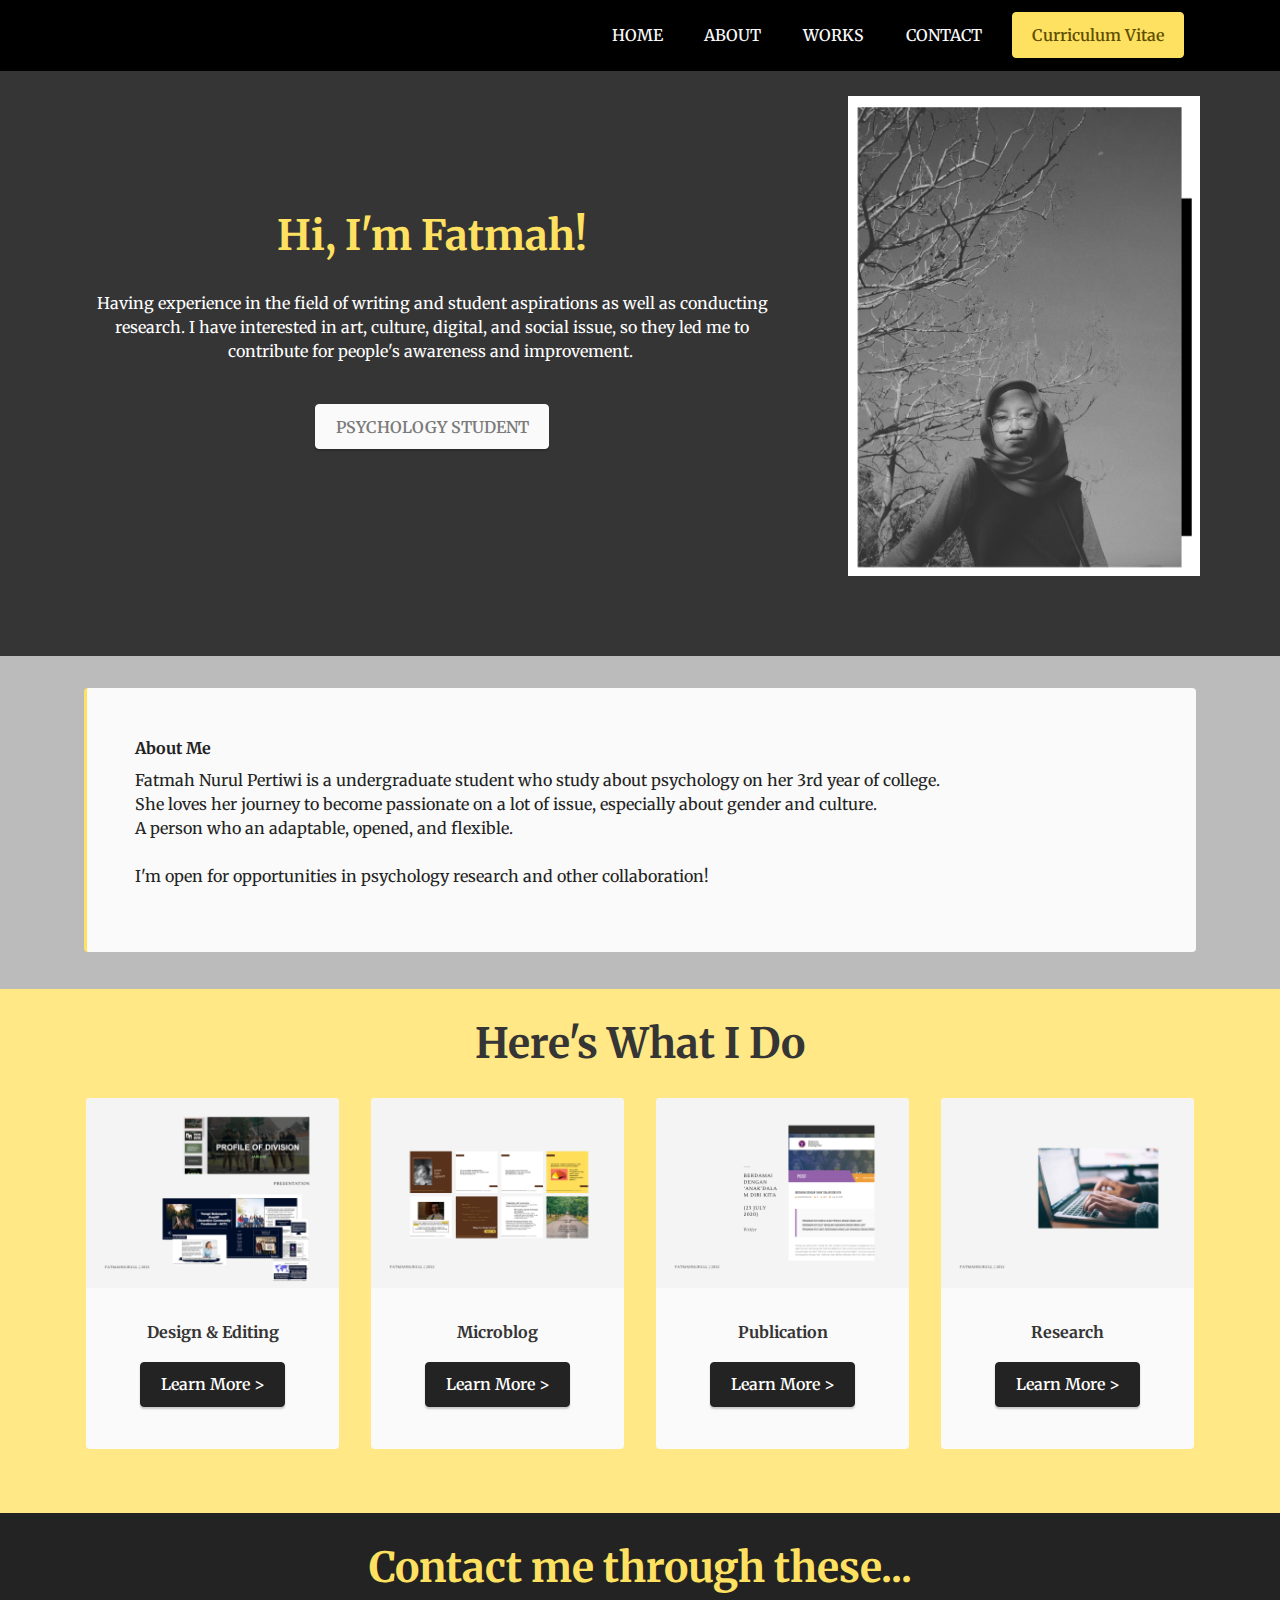
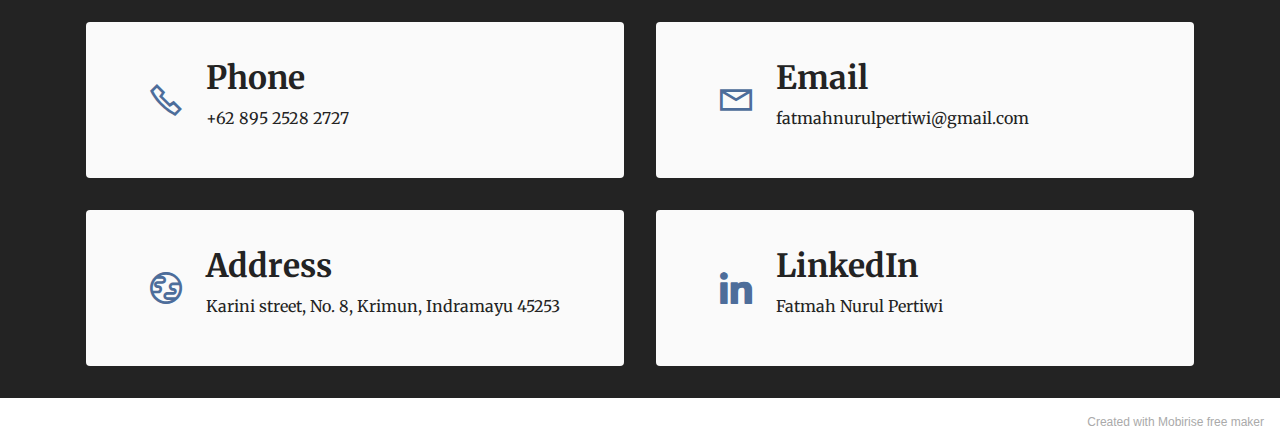
==== index.html @ b96540a5 "create github pages" ====
<!DOCTYPE html>
<html  >
<head>
  <!-- Site made with Mobirise Website Builder v5.6.0, https://mobirise.com -->
  <meta charset="UTF-8">
  <meta http-equiv="X-UA-Compatible" content="IE=edge">
  <meta name="generator" content="Mobirise v5.6.0, mobirise.com">
  <meta name="viewport" content="width=device-width, initial-scale=1, minimum-scale=1">
  <link rel="shortcut icon" href="assets/images/logo.png" type="image/x-icon">
  <meta name="description" content="">
  
  
  <title>Fatmah's Archive</title>
  <link rel="stylesheet" href="assets/web/assets/mobirise-icons2/mobirise2.css">
  <link rel="stylesheet" href="assets/bootstrap/css/bootstrap.min.css">
  <link rel="stylesheet" href="assets/bootstrap/css/bootstrap-grid.min.css">
  <link rel="stylesheet" href="assets/bootstrap/css/bootstrap-reboot.min.css">
  <link rel="stylesheet" href="assets/dropdown/css/style.css">
  <link rel="stylesheet" href="assets/socicon/css/styles.css">
  <link rel="stylesheet" href="assets/theme/css/style.css">
  <link rel="preload" href="https://fonts.googleapis.com/css?family=Merriweather:300,300i,400,400i,700,700i,900,900i&display=swap" as="style" onload="this.onload=null;this.rel='stylesheet'">
  <noscript><link rel="stylesheet" href="https://fonts.googleapis.com/css?family=Merriweather:300,300i,400,400i,700,700i,900,900i&display=swap"></noscript>
  <link rel="preload" as="style" href="assets/mobirise/css/mbr-additional.css"><link rel="stylesheet" href="assets/mobirise/css/mbr-additional.css" type="text/css">
  
  
  
  
</head>
<body>
  
  <section data-bs-version="5.1" class="menu menu1 cid-sFGMsvHDIa" once="menu" id="menu1-1">
    

    <nav class="navbar navbar-dropdown navbar-expand-lg">
        <div class="container">
            <div class="navbar-brand">
                
                
            </div>
            <button class="navbar-toggler" type="button" data-toggle="collapse" data-bs-toggle="collapse" data-target="#navbarSupportedContent" data-bs-target="#navbarSupportedContent" aria-controls="navbarNavAltMarkup" aria-expanded="false" aria-label="Toggle navigation">
                <div class="hamburger">
                    <span></span>
                    <span></span>
                    <span></span>
                    <span></span>
                </div>
            </button>
            <div class="collapse navbar-collapse" id="navbarSupportedContent">
                <ul class="navbar-nav nav-dropdown navbar-nav-top-padding" data-app-modern-menu="true"><li class="nav-item"><a class="nav-link link text-white text-primary display-7" href="index.html">HOME</a></li><li class="nav-item"><a class="nav-link link text-white text-primary display-7" href="index.html#content7-8">ABOUT</a></li>
                    <li class="nav-item"><a class="nav-link link text-white text-primary display-7" href="index.html#features3-5">WORKS</a></li>
                    <li class="nav-item"><a class="nav-link link text-white text-primary display-7" href="index.html#contacts2-6">CONTACT</a>
                    </li></ul>
                
                <div class="navbar-buttons mbr-section-btn"><a class="btn btn-warning display-4" href="https://mobiri.se">Curriculum Vitae</a></div>
            </div>
        </div>
    </nav>
</section>

<section data-bs-version="5.1" class="features15 cid-sZUHpECugF" id="features16-2">

    

    
    <div class="container-fluid">
        <div class="content-wrapper">
            <div class="row align-items-center">
                <div class="col-12 col-lg">
                    <div class="text-wrapper">
                        <h6 class="card-title mbr-fonts-style display-2"><strong>Hi, I'm Fatmah!</strong></h6>
                        <p class="mbr-text mbr-fonts-style mb-4 display-4"><br>Having experience in the field of writing and student aspirations as well as conducting research. I have interested in art, culture, digital, and social issue, so they led me to contribute for people's awareness and improvement.&nbsp;</p>
                        <div class="mbr-section-btn mt-3"><a class="btn btn-white display-4" href="https://mobiri.se">PSYCHOLOGY STUDENT</a></div>
                    </div>
                </div>
                <div class="col-12 col-lg-4">
                    <div class="image-wrapper">
                        <img src="assets/images/kelas-virtual-5.png" alt="Mobirise">
                    </div>
                </div>
            </div>
        </div>
    </div>
</section>

<section data-bs-version="5.1" class="content7 cid-sZUXt1S6oW" id="content7-8">
    
    <div class="container-fluid">
        <div class="row justify-content-center">
            <div class="col-12 col-md-11">
                <blockquote>
                <h5 class="mbr-section-title mbr-fonts-style mb-2 display-7"><strong>About Me</strong></h5>
                <p class="mbr-text mbr-fonts-style display-4">Fatmah Nurul Pertiwi is a undergraduate student who study about psychology on her 3rd year of college.<br>She loves her journey to become passionate on a lot of issue, especially about gender and culture.&nbsp;&nbsp;<br>A person who an adaptable, opened, and flexible.&nbsp;<br><br>I'm open for opportunities in psychology research and other collaboration!</p></blockquote>
            </div>
        </div>
    </div>
</section>

<section data-bs-version="5.1" class="features3 cid-sZUKRk4VJS" id="features3-5">
    
    
    <div class="container">
        <div class="mbr-section-head">
            <h4 class="mbr-section-title mbr-fonts-style align-center mb-0 display-2"><strong>Here's What I Do</strong></h4>
            
        </div>
        <div class="row mt-4">
            <div class="item features-image сol-12 col-md-6 col-lg-3 active">
                <div class="item-wrapper">
                    <div class="item-img">
                        <img src="assets/images/15-1.png" alt="" data-slide-to="0" data-bs-slide-to="0">
                    </div>
                    <div class="item-content">
                        <h5 class="item-title mbr-fonts-style display-7"><strong>Design &amp; Editing</strong></h5>
                        
                        
                    </div>
                    <div class="mbr-section-btn item-footer mt-2"><a href="Design&Editing.html" class="btn item-btn btn-black display-7" target="_blank">Learn More
                            &gt;</a></div>
                </div>
            </div><div class="item features-image сol-12 col-md-6 col-lg-3">
                <div class="item-wrapper">
                    <div class="item-img">
                        <img src="assets/images/18.png" alt="" data-slide-to="1" data-bs-slide-to="1">
                    </div>
                    <div class="item-content">
                        <h5 class="item-title mbr-fonts-style display-7"><strong>Microblog</strong></h5>
                        
                        
                    </div>
                    <div class="mbr-section-btn item-footer mt-2"><a href="microblog.html" class="btn item-btn btn-black display-7" target="_blank">Learn More
                            &gt;</a></div>
                </div>
            </div>
            
            <div class="item features-image сol-12 col-md-6 col-lg-3">
                <div class="item-wrapper">
                    <div class="item-img">
                        <img src="assets/images/8.png" alt="" data-slide-to="2" data-bs-slide-to="2">
                    </div>
                    <div class="item-content">
                        <h5 class="item-title mbr-fonts-style display-7"><strong>Publication</strong></h5>
                        
                        
                    </div>
                    <div class="mbr-section-btn item-footer mt-2"><a href="Publication.html" class="btn item-btn btn-black display-7" target="_blank">Learn More
                            &gt;</a></div>
                </div>
            </div><div class="item features-image сol-12 col-md-6 col-lg-3">
                <div class="item-wrapper">
                    <div class="item-img">
                        <img src="assets/images/white-and-black-minimalist-modelling-portfolio-presentation-2.png" alt="" data-slide-to="3" data-bs-slide-to="3">
                    </div>
                    <div class="item-content">
                        <h5 class="item-title mbr-fonts-style display-7"><strong>Research</strong></h5>
                        
                        
                    </div>
                    <div class="mbr-section-btn item-footer mt-2"><a href="" class="btn item-btn btn-black display-7" target="_blank">Learn More
                            &gt;</a></div>
                </div>
            </div>
        </div>
    </div>
</section>

<section data-bs-version="5.1" class="contacts2 cid-sZUWm6Si0r" id="contacts2-6">
    <!---->
    
    
    <div class="container">
        <div class="mbr-section-head">
            <h3 class="mbr-section-title mbr-fonts-style align-center mb-0 display-2">
                <strong>Contact me through these...</strong></h3>
            
        </div>
        <div class="row justify-content-center mt-4">
            <div class="card col-12 col-md-6">
                <div class="card-wrapper">
                    <div class="image-wrapper">
                        <span class="mbr-iconfont mobi-mbri-phone mobi-mbri"></span>
                    </div>
                    <div class="text-wrapper">
                        <h6 class="card-title mbr-fonts-style mb-1 display-5">
                            <strong>Phone</strong>
                        </h6>
                        <p class="mbr-text mbr-fonts-style display-7">+62 895 2528 2727</p>
                    </div>
                </div>
            </div>
            <div class="card col-12 col-md-6">
                <div class="card-wrapper">
                    <div class="image-wrapper">
                        <span class="mbr-iconfont mobi-mbri-letter mobi-mbri"></span>
                    </div>
                    <div class="text-wrapper">
                        <h6 class="card-title mbr-fonts-style mb-1 display-5">
                            <strong>Email</strong>
                        </h6>
                        <p class="mbr-text mbr-fonts-style display-7">fatmahnurulpertiwi@gmail.<a href="mailto:fatmahnurulpertiwi@gmail.com" class="text-black">com</a>
                        </p>
                    </div>
                </div>
            </div>
            <div class="card col-12 col-md-6">
                <div class="card-wrapper">
                    <div class="image-wrapper">
                        <span class="mbr-iconfont mobi-mbri-globe mobi-mbri"></span>
                    </div>
                    <div class="text-wrapper">
                        <h6 class="card-title mbr-fonts-style mb-1 display-5">
                            <strong>Address</strong>
                        </h6>
                        <p class="mbr-text mbr-fonts-style display-7">
                            Karini street, No. 8, Krimun, Indramayu 45253</p>
                    </div>
                </div>
            </div>
            <div class="card col-12 col-md-6">
                <div class="card-wrapper">
                    <div class="image-wrapper">
                        <span class="mbr-iconfont socicon-linkedin socicon"></span>
                    </div>
                    <div class="text-wrapper">
                        <h6 class="card-title mbr-fonts-style mb-1 display-5"><strong>LinkedIn</strong></h6>
                        <p class="mbr-text mbr-fonts-style display-7">
                            Fatmah Nurul Pertiwi</p>
                    </div>
                </div>
            </div>
        </div>
    </div>
</section><section style="background-color: #fff; font-family: -apple-system, BlinkMacSystemFont, 'Segoe UI', 'Roboto', 'Helvetica Neue', Arial, sans-serif; color:#aaa; font-size:12px; padding: 0; align-items: center; display: flex;"><a href="https://mobirise.site/b" style="flex: 1 1; height: 3rem; padding-left: 1rem;"></a><p style="flex: 0 0 auto; margin:0; padding-right:1rem;"><a href="https://mobirise.site/i" style="color:#aaa;">Created with Mobirise</a> free maker</p></section><script src="assets/bootstrap/js/bootstrap.bundle.min.js"></script>  <script src="assets/smoothscroll/smooth-scroll.js"></script>  <script src="assets/ytplayer/index.js"></script>  <script src="assets/dropdown/js/navbar-dropdown.js"></script>  <script src="assets/theme/js/script.js"></script>  
  
  
</body>
</html>
---- assets/web/assets/mobirise-icons2/mobirise2.css ----
@font-face {
  font-family: 'Moririse2';
  font-display: swap;
  src:  url('mobirise2.eot?f2bix4');
  src:  url('mobirise2.eot?f2bix4#iefix') format('embedded-opentype'),
    url('mobirise2.ttf?f2bix4') format('truetype'),
    url('mobirise2.woff?f2bix4') format('woff'),
    url('mobirise2.svg?f2bix4#mobirise2') format('svg');
  font-weight: normal;
  font-style: normal;
}

[class^="mobi-"], [class*=" mobi-"] {
  /* use !important to prevent issues with browser extensions that change fonts */
  font-family: 'Moririse2' !important;
  speak: none;
  font-style: normal;
  font-weight: normal;
  font-variant: normal;
  text-transform: none;
  line-height: 1;

  /* Better Font Rendering =========== */
  -webkit-font-smoothing: antialiased;
  -moz-osx-font-smoothing: grayscale;
}

.mobi-mbri-add-submenu:before {
  content: "\e900";
}
.mobi-mbri-alert:before {
  content: "\e901";
}
.mobi-mbri-align-center:before {
  content: "\e902";
}
.mobi-mbri-align-justify:before {
  content: "\e903";
}
.mobi-mbri-align-left:before {
  content: "\e904";
}
.mobi-mbri-align-right:before {
  content: "\e905";
}
.mobi-mbri-android:before {
  content: "\e906";
}
.mobi-mbri-apple:before {
  content: "\e907";
}
.mobi-mbri-arrow-down:before {
  content: "\e908";
}
.mobi-mbri-arrow-next:before {
  content: "\e909";
}
.mobi-mbri-arrow-prev:before {
  content: "\e90a";
}
.mobi-mbri-arrow-up:before {
  content: "\e90b";
}
.mobi-mbri-bold:before {
  content: "\e90c";
}
.mobi-mbri-bookmark:before {
  content: "\e90d";
}
.mobi-mbri-bootstrap:before {
  content: "\e90e";
}
.mobi-mbri-briefcase:before {
  content: "\e90f";
}
.mobi-mbri-browse:before {
  content: "\e910";
}
.mobi-mbri-bulleted-list:before {
  content: "\e911";
}
.mobi-mbri-calendar:before {
  content: "\e912";
}
.mobi-mbri-camera:before {
  content: "\e913";
}
.mobi-mbri-cart-add:before {
  content: "\e914";
}
.mobi-mbri-cart-full:before {
  content: "\e915";
}
.mobi-mbri-cash:before {
  content: "\e916";
}
.mobi-mbri-change-style:before {
  content: "\e917";
}
.mobi-mbri-chat:before {
  content: "\e918";
}
.mobi-mbri-clock:before {
  content: "\e919";
}
.mobi-mbri-close:before {
  content: "\e91a";
}
.mobi-mbri-cloud:before {
  content: "\e91b";
}
.mobi-mbri-code:before {
  content: "\e91c";
}
.mobi-mbri-contact-form:before {
  content: "\e91d";
}
.mobi-mbri-credit-card:before {
  content: "\e91e";
}
.mobi-mbri-cursor-click:before {
  content: "\e91f";
}
.mobi-mbri-cust-feedback:before {
  content: "\e920";
}
.mobi-mbri-database:before {
  content: "\e921";
}
.mobi-mbri-delivery:before {
  content: "\e922";
}
.mobi-mbri-desktop:before {
  content: "\e923";
}
.mobi-mbri-devices:before {
  content: "\e924";
}
.mobi-mbri-down:before {
  content: "\e925";
}
.mobi-mbri-download-2:before {
  content: "\e926";
}
.mobi-mbri-download:before {
  content: "\e927";
}
.mobi-mbri-drag-n-drop-2:before {
  content: "\e928";
}
.mobi-mbri-drag-n-drop:before {
  content: "\e929";
}
.mobi-mbri-edit-2:before {
  content: "\e92a";
}
.mobi-mbri-edit:before {
  content: "\e92b";
}
.mobi-mbri-error:before {
  content: "\e92c";
}
.mobi-mbri-extension:before {
  content: "\e92d";
}
.mobi-mbri-features:before {
  content: "\e92e";
}
.mobi-mbri-file:before {
  content: "\e92f";
}
.mobi-mbri-flag:before {
  content: "\e930";
}
.mobi-mbri-folder:before {
  content: "\e931";
}
.mobi-mbri-gift:before {
  content: "\e932";
}
.mobi-mbri-github:before {
  content: "\e933";
}
.mobi-mbri-globe-2:before {
  content: "\e934";
}
.mobi-mbri-globe:before {
  content: "\e935";
}
.mobi-mbri-growing-chart:before {
  content: "\e936";
}
.mobi-mbri-hearth:before {
  content: "\e937";
}
.mobi-mbri-help:before {
  content: "\e938";
}
.mobi-mbri-home:before {
  content: "\e939";
}
.mobi-mbri-hot-cup:before {
  content: "\e93a";
}
.mobi-mbri-idea:before {
  content: "\e93b";
}
.mobi-mbri-image-gallery:before {
  content: "\e93c";
}
.mobi-mbri-image-slider:before {
  content: "\e93d";
}
.mobi-mbri-info:before {
  content: "\e93e";
}
.mobi-mbri-italic:before {
  content: "\e93f";
}
.mobi-mbri-key:before {
  content: "\e940";
}
.mobi-mbri-laptop:before {
  content: "\e941";
}
.mobi-mbri-layers:before {
  content: "\e942";
}
.mobi-mbri-left-right:before {
  content: "\e943";
}
.mobi-mbri-left:before {
  content: "\e944";
}
.mobi-mbri-letter:before {
  content: "\e945";
}
.mobi-mbri-like:before {
  content: "\e946";
}
.mobi-mbri-link:before {
  content: "\e947";
}
.mobi-mbri-lock:before {
  content: "\e948";
}
.mobi-mbri-login:before {
  content: "\e949";
}
.mobi-mbri-logout:before {
  content: "\e94a";
}
.mobi-mbri-magic-stick:before {
  content: "\e94b";
}
.mobi-mbri-map-pin:before {
  content: "\e94c";
}
.mobi-mbri-menu:before {
  content: "\e94d";
}
.mobi-mbri-mobile-2:before {
  content: "\e94e";
}
.mobi-mbri-mobile-horizontal:before {
  content: "\e94f";
}
.mobi-mbri-mobile:before {
  content: "\e950";
}
.mobi-mbri-mobirise:before {
  content: "\e951";
}
.mobi-mbri-more-horizontal:before {
  content: "\e952";
}
.mobi-mbri-more-vertical:before {
  content: "\e953";
}
.mobi-mbri-music:before {
  content: "\e954";
}
.mobi-mbri-new-file:before {
  content: "\e955";
}
.mobi-mbri-numbered-list:before {
  content: "\e956";
}
.mobi-mbri-opened-folder:before {
  content: "\e957";
}
.mobi-mbri-pages:before {
  content: "\e958";
}
.mobi-mbri-paper-plane:before {
  content: "\e959";
}
.mobi-mbri-paperclip:before {
  content: "\e95a";
}
.mobi-mbri-phone:before {
  content: "\e95b";
}
.mobi-mbri-photo:before {
  content: "\e95c";
}
.mobi-mbri-photos:before {
  content: "\e95d";
}
.mobi-mbri-pin:before {
  content: "\e95e";
}
.mobi-mbri-play:before {
  content: "\e95f";
}
.mobi-mbri-plus:before {
  content: "\e960";
}
.mobi-mbri-preview:before {
  content: "\e961";
}
.mobi-mbri-print:before {
  content: "\e962";
}
.mobi-mbri-protect:before {
  content: "\e963";
}
.mobi-mbri-question:before {
  content: "\e964";
}
.mobi-mbri-quote-left:before {
  content: "\e965";
}
.mobi-mbri-quote-right:before {
  content: "\e966";
}
.mobi-mbri-redo:before {
  content: "\e967";
}
.mobi-mbri-refresh:before {
  content: "\e968";
}
.mobi-mbri-responsive-2:before {
  content: "\e969";
}
.mobi-mbri-responsive:before {
  content: "\e96a";
}
.mobi-mbri-right:before {
  content: "\e96b";
}
.mobi-mbri-rocket:before {
  content: "\e96c";
}
.mobi-mbri-sad-face:before {
  content: "\e96d";
}
.mobi-mbri-sale:before {
  content: "\e96e";
}
.mobi-mbri-save:before {
  content: "\e96f";
}
.mobi-mbri-search:before {
  content: "\e970";
}
.mobi-mbri-setting-2:before {
  content: "\e971";
}
.mobi-mbri-setting-3:before {
  content: "\e972";
}
.mobi-mbri-setting:before {
  content: "\e973";
}
.mobi-mbri-share:before {
  content: "\e974";
}
.mobi-mbri-shopping-bag:before {
  content: "\e975";
}
.mobi-mbri-shopping-basket:before {
  content: "\e976";
}
.mobi-mbri-shopping-cart:before {
  content: "\e977";
}
.mobi-mbri-sites:before {
  content: "\e978";
}
.mobi-mbri-smile-face:before {
  content: "\e979";
}
.mobi-mbri-speed:before {
  content: "\e97a";
}
.mobi-mbri-star:before {
  content: "\e97b";
}
.mobi-mbri-success:before {
  content: "\e97c";
}
.mobi-mbri-sun:before {
  content: "\e97d";
}
.mobi-mbri-sun2:before {
  content: "\e97e";
}
.mobi-mbri-tablet-vertical:before {
  content: "\e97f";
}
.mobi-mbri-tablet:before {
  content: "\e980";
}
.mobi-mbri-target:before {
  content: "\e981";
}
.mobi-mbri-timer:before {
  content: "\e982";
}
.mobi-mbri-to-ftp:before {
  content: "\e983";
}
.mobi-mbri-to-local-drive:before {
  content: "\e984";
}
.mobi-mbri-touch-swipe:before {
  content: "\e985";
}
.mobi-mbri-touch:before {
  content: "\e986";
}
.mobi-mbri-trash:before {
  content: "\e987";
}
.mobi-mbri-underline:before {
  content: "\e988";
}
.mobi-mbri-undo:before {
  content: "\e989";
}
.mobi-mbri-unlink:before {
  content: "\e98a";
}
.mobi-mbri-unlock:before {
  content: "\e98b";
}
.mobi-mbri-up-down:before {
  content: "\e98c";
}
.mobi-mbri-up:before {
  content: "\e98d";
}
.mobi-mbri-update:before {
  content: "\e98e";
}
.mobi-mbri-upload-2:before {
  content: "\e98f";
}
.mobi-mbri-upload:before {
  content: "\e990";
}
.mobi-mbri-user-2:before {
  content: "\e991";
}
.mobi-mbri-user:before {
  content: "\e992";
}
.mobi-mbri-users:before {
  content: "\e993";
}
.mobi-mbri-video-play:before {
  content: "\e994";
}
.mobi-mbri-video:before {
  content: "\e995";
}
.mobi-mbri-watch:before {
  content: "\e996";
}
.mobi-mbri-website-theme-2:before {
  content: "\e997";
}
.mobi-mbri-website-theme:before {
  content: "\e998";
}
.mobi-mbri-wifi:before {
  content: "\e999";
}
.mobi-mbri-windows:before {
  content: "\e99a";
}
.mobi-mbri-zoom-in:before {
  content: "\e99b";
}
.mobi-mbri-zoom-out:before {
  content: "\e99c";
}
---- assets/dropdown/css/style.css ----
.navbar-dropdown {
  left: 0;
  padding: 0;
  position: absolute;
  right: 0;
  top: 0;
  transition: all 0.45s ease;
  z-index: 1030;
  background: #282828; }
  .navbar-dropdown .navbar-logo {
    margin-right: 0.8rem;
    transition: margin 0.3s ease-in-out;
    vertical-align: middle; }
    .navbar-dropdown .navbar-logo img {
      height: 3.125rem;
      transition: all 0.3s ease-in-out; }
    .navbar-dropdown .navbar-logo.mbr-iconfont {
      font-size: 3.125rem;
      line-height: 3.125rem; }
  .navbar-dropdown .navbar-caption {
    font-weight: 700;
    white-space: normal;
    vertical-align: -4px;
    line-height: 3.125rem !important; }
    .navbar-dropdown .navbar-caption, .navbar-dropdown .navbar-caption:hover {
      color: inherit;
      text-decoration: none; }
  .navbar-dropdown .mbr-iconfont + .navbar-caption {
    vertical-align: -1px; }
  .navbar-dropdown.navbar-fixed-top {
    position: fixed; }
  .navbar-dropdown .navbar-brand span {
    vertical-align: -4px; }
  .navbar-dropdown.bg-color.transparent {
    background: none; }
  .navbar-dropdown.navbar-short .navbar-brand {
    padding: 0.625rem 0; }
    .navbar-dropdown.navbar-short .navbar-brand span {
      vertical-align: -1px; }
  .navbar-dropdown.navbar-short .navbar-caption {
    line-height: 2.375rem !important;
    vertical-align: -2px; }
  .navbar-dropdown.navbar-short .navbar-logo {
    margin-right: 0.5rem; }
    .navbar-dropdown.navbar-short .navbar-logo img {
      height: 2.375rem; }
    .navbar-dropdown.navbar-short .navbar-logo.mbr-iconfont {
      font-size: 2.375rem;
      line-height: 2.375rem; }
  .navbar-dropdown.navbar-short .mbr-table-cell {
    height: 3.625rem; }
  .navbar-dropdown .navbar-close {
    left: 0.6875rem;
    position: fixed;
    top: 0.75rem;
    z-index: 1000; }
  .navbar-dropdown .hamburger-icon {
    content: "";
    display: inline-block;
    vertical-align: middle;
    width: 16px;
    -webkit-box-shadow: 0 -6px 0 1px #282828,0 0 0 1px #282828,0 6px 0 1px #282828;
    -moz-box-shadow: 0 -6px 0 1px #282828,0 0 0 1px #282828,0 6px 0 1px #282828;
    box-shadow: 0 -6px 0 1px #282828,0 0 0 1px #282828,0 6px 0 1px #282828; }

.dropdown-menu .dropdown-toggle[data-toggle="dropdown-submenu"]::after {
  border-bottom: 0.35em solid transparent;
  border-left: 0.35em solid;
  border-right: 0;
  border-top: 0.35em solid transparent;
  margin-left: 0.3rem; }

.dropdown-menu .dropdown-item:focus {
  outline: 0; }

.nav-dropdown {
  font-size: 0.75rem;
  font-weight: 500;
  height: auto !important; }
  .nav-dropdown .nav-btn {
    padding-left: 1rem; }
  .nav-dropdown .link {
    margin: .667em 1.667em;
    font-weight: 500;
    padding: 0;
    transition: color .2s ease-in-out; }
    .nav-dropdown .link.dropdown-toggle {
      margin-right: 2.583em; }
      .nav-dropdown .link.dropdown-toggle::after {
        margin-left: .25rem;
        border-top: 0.35em solid;
        border-right: 0.35em solid transparent;
        border-left: 0.35em solid transparent;
        border-bottom: 0; }
      .nav-dropdown .link.dropdown-toggle[aria-expanded="true"] {
        margin: 0;
        padding: 0.667em 3.263em  0.667em 1.667em; }
  .nav-dropdown .link::after,
  .nav-dropdown .dropdown-item::after {
    color: inherit; }
  .nav-dropdown .btn {
    font-size: 0.75rem;
    font-weight: 700;
    letter-spacing: 0;
    margin-bottom: 0;
    padding-left: 1.25rem;
    padding-right: 1.25rem; }
  .nav-dropdown .dropdown-menu {
    border-radius: 0;
    border: 0;
    left: 0;
    margin: 0;
    padding-bottom: 1.25rem;
    padding-top: 1.25rem;
    position: relative; }
  .nav-dropdown .dropdown-submenu {
    margin-left: 0.125rem;
    top: 0; }
  .nav-dropdown .dropdown-item {
    font-weight: 500;
    line-height: 2;
    padding: 0.3846em 4.615em 0.3846em 1.5385em;
    position: relative;
    transition: color .2s ease-in-out, background-color .2s ease-in-out; }
    .nav-dropdown .dropdown-item::after {
      margin-top: -0.3077em;
      position: absolute;
      right: 1.1538em;
      top: 50%; }
    .nav-dropdown .dropdown-item:focus, .nav-dropdown .dropdown-item:hover {
      background: none; }

@media (max-width: 767px) {
  .nav-dropdown.navbar-toggleable-sm {
    bottom: 0;
    display: none;
    left: 0;
    overflow-x: hidden;
    position: fixed;
    top: 0;
    transform: translateX(-100%);
    -ms-transform: translateX(-100%);
    -webkit-transform: translateX(-100%);
    width: 18.75rem;
    z-index: 999; } }
.nav-dropdown.navbar-toggleable-xl {
  bottom: 0;
  display: none;
  left: 0;
  overflow-x: hidden;
  position: fixed;
  top: 0;
  transform: translateX(-100%);
  -ms-transform: translateX(-100%);
  -webkit-transform: translateX(-100%);
  width: 18.75rem;
  z-index: 999; }

.nav-dropdown-sm {
  display: block !important;
  overflow-x: hidden;
  overflow: auto;
  padding-top: 3.875rem; }
  .nav-dropdown-sm::after {
    content: "";
    display: block;
    height: 3rem;
    width: 100%; }
  .nav-dropdown-sm.collapse.in ~ .navbar-close {
    display: block !important; }
  .nav-dropdown-sm.collapsing, .nav-dropdown-sm.collapse.in {
    transform: translateX(0);
    -ms-transform: translateX(0);
    -webkit-transform: translateX(0);
    transition: all 0.25s ease-out;
    -webkit-transition: all 0.25s ease-out;
    background: #282828; }
  .nav-dropdown-sm.collapsing[aria-expanded="false"] {
    transform: translateX(-100%);
    -ms-transform: translateX(-100%);
    -webkit-transform: translateX(-100%); }
  .nav-dropdown-sm .nav-item {
    display: block;
    margin-left: 0 !important;
    padding-left: 0; }
  .nav-dropdown-sm .link,
  .nav-dropdown-sm .dropdown-item {
    border-top: 1px dotted rgba(255, 255, 255, 0.1);
    font-size: 0.8125rem;
    line-height: 1.6;
    margin: 0 !important;
    padding: 0.875rem 2.4rem 0.875rem 1.5625rem !important;
    position: relative;
    white-space: normal; }
    .nav-dropdown-sm .link:focus, .nav-dropdown-sm .link:hover,
    .nav-dropdown-sm .dropdown-item:focus,
    .nav-dropdown-sm .dropdown-item:hover {
      background: rgba(0, 0, 0, 0.2) !important;
      color: #c0a375; }
  .nav-dropdown-sm .nav-btn {
    position: relative;
    padding: 1.5625rem 1.5625rem 0 1.5625rem; }
    .nav-dropdown-sm .nav-btn::before {
      border-top: 1px dotted rgba(255, 255, 255, 0.1);
      content: "";
      left: 0;
      position: absolute;
      top: 0;
      width: 100%; }
    .nav-dropdown-sm .nav-btn + .nav-btn {
      padding-top: 0.625rem; }
      .nav-dropdown-sm .nav-btn + .nav-btn::before {
        display: none; }
  .nav-dropdown-sm .btn {
    padding: 0.625rem 0; }
  .nav-dropdown-sm .dropdown-toggle[data-toggle="dropdown-submenu"]::after {
    margin-left: .25rem;
    border-top: 0.35em solid;
    border-right: 0.35em solid transparent;
    border-left: 0.35em solid transparent;
    border-bottom: 0; }
  .nav-dropdown-sm .dropdown-toggle[data-toggle="dropdown-submenu"][aria-expanded="true"]::after {
    border-top: 0;
    border-right: 0.35em solid transparent;
    border-left: 0.35em solid transparent;
    border-bottom: 0.35em solid; }
  .nav-dropdown-sm .dropdown-menu {
    margin: 0;
    padding: 0;
    position: relative;
    top: 0;
    left: 0;
    width: 100%;
    border: 0;
    float: none;
    border-radius: 0;
    background: none; }
  .nav-dropdown-sm .dropdown-submenu {
    left: 100%;
    margin-left: 0.125rem;
    margin-top: -1.25rem;
    top: 0; }

.navbar-toggleable-sm .nav-dropdown .dropdown-menu {
  position: absolute; }

.navbar-toggleable-sm .nav-dropdown .dropdown-submenu {
  left: 100%;
  margin-left: 0.125rem;
  margin-top: -1.25rem;
  top: 0; }

.navbar-toggleable-sm.opened .nav-dropdown .dropdown-menu {
  position: relative; }

.navbar-toggleable-sm.opened .nav-dropdown .dropdown-submenu {
  left: 0;
  margin-left: 00rem;
  margin-top: 0rem;
  top: 0; }

.is-builder .nav-dropdown.collapsing {
  transition: none !important; }
---- assets/socicon/css/styles.css ----
@charset "UTF-8";

@font-face {
  font-family: 'Socicon';
  src:  url('../fonts/socicon.eot');
  src:  url('../fonts/socicon.eot?#iefix') format('embedded-opentype'),
    url('../fonts/socicon.woff2') format('woff2'),
    url('../fonts/socicon.ttf') format('truetype'),
    url('../fonts/socicon.woff') format('woff'),
    url('../fonts/socicon.svg#socicon') format('svg');
  font-weight: normal;
  font-style: normal;
  font-display: swap;
}

[data-icon]:before {
  font-family: "socicon" !important;
  content: attr(data-icon);
  font-style: normal !important;
  font-weight: normal !important;
  font-variant: normal !important;
  text-transform: none !important;
  speak: none;
  line-height: 1;
  -webkit-font-smoothing: antialiased;
  -moz-osx-font-smoothing: grayscale;
}

[class^="socicon-"], [class*=" socicon-"] {
  /* use !important to prevent issues with browser extensions that change fonts */
  font-family: 'Socicon' !important;
  speak: none;
  font-style: normal;
  font-weight: normal;
  font-variant: normal;
  text-transform: none;
  line-height: 1;

  /* Better Font Rendering =========== */
  -webkit-font-smoothing: antialiased;
  -moz-osx-font-smoothing: grayscale;
}

.socicon-eitaa:before {
  content: "\e97c";
}
.socicon-soroush:before {
  content: "\e97d";
}
.socicon-bale:before {
  content: "\e97e";
}
.socicon-zazzle:before {
  content: "\e97b";
}
.socicon-society6:before {
  content: "\e97a";
}
.socicon-redbubble:before {
  content: "\e979";
}
.socicon-avvo:before {
  content: "\e978";
}
.socicon-stitcher:before {
  content: "\e977";
}
.socicon-googlehangouts:before {
  content: "\e974";
}
.socicon-dlive:before {
  content: "\e975";
}
.socicon-vsco:before {
  content: "\e976";
}
.socicon-flipboard:before {
  content: "\e973";
}
.socicon-ubuntu:before {
  content: "\e958";
}
.socicon-artstation:before {
  content: "\e959";
}
.socicon-invision:before {
  content: "\e95a";
}
.socicon-torial:before {
  content: "\e95b";
}
.socicon-collectorz:before {
  content: "\e95c";
}
.socicon-seenthis:before {
  content: "\e95d";
}
.socicon-googleplaymusic:before {
  content: "\e95e";
}
.socicon-debian:before {
  content: "\e95f";
}
.socicon-filmfreeway:before {
  content: "\e960";
}
.socicon-gnome:before {
  content: "\e961";
}
.socicon-itchio:before {
  content: "\e962";
}
.socicon-jamendo:before {
  content: "\e963";
}
.socicon-mix:before {
  content: "\e964";
}
.socicon-sharepoint:before {
  content: "\e965";
}
.socicon-tinder:before {
  content: "\e966";
}
.socicon-windguru:before {
  content: "\e967";
}
.socicon-cdbaby:before {
  content: "\e968";
}
.socicon-elementaryos:before {
  content: "\e969";
}
.socicon-stage32:before {
  content: "\e96a";
}
.socicon-tiktok:before {
  content: "\e96b";
}
.socicon-gitter:before {
  content: "\e96c";
}
.socicon-letterboxd:before {
  content: "\e96d";
}
.socicon-threema:before {
  content: "\e96e";
}
.socicon-splice:before {
  content: "\e96f";
}
.socicon-metapop:before {
  content: "\e970";
}
.socicon-naver:before {
  content: "\e971";
}
.socicon-remote:before {
  content: "\e972";
}
.socicon-internet:before {
  content: "\e957";
}
.socicon-moddb:before {
  content: "\e94b";
}
.socicon-indiedb:before {
  content: "\e94c";
}
.socicon-traxsource:before {
  content: "\e94d";
}
.socicon-gamefor:before {
  content: "\e94e";
}
.socicon-pixiv:before {
  content: "\e94f";
}
.socicon-myanimelist:before {
  content: "\e950";
}
.socicon-blackberry:before {
  content: "\e951";
}
.socicon-wickr:before {
  content: "\e952";
}
.socicon-spip:before {
  content: "\e953";
}
.socicon-napster:before {
  content: "\e954";
}
.socicon-beatport:before {
  content: "\e955";
}
.socicon-hackerone:before {
  content: "\e956";
}
.socicon-hackernews:before {
  content: "\e946";
}
.socicon-smashwords:before {
  content: "\e947";
}
.socicon-kobo:before {
  content: "\e948";
}
.socicon-bookbub:before {
  content: "\e949";
}
.socicon-mailru:before {
  content: "\e94a";
}
.socicon-gitlab:before {
  content: "\e945";
}
.socicon-instructables:before {
  content: "\e944";
}
.socicon-portfolio:before {
  content: "\e943";
}
.socicon-codered:before {
  content: "\e940";
}
.socicon-origin:before {
  content: "\e941";
}
.socicon-nextdoor:before {
  content: "\e942";
}
.socicon-udemy:before {
  content: "\e93f";
}
.socicon-livemaster:before {
  content: "\e93e";
}
.socicon-crunchbase:before {
  content: "\e93b";
}
.socicon-homefy:before {
  content: "\e93c";
}
.socicon-calendly:before {
  content: "\e93d";
}
.socicon-realtor:before {
  content: "\e90f";
}
.socicon-tidal:before {
  content: "\e910";
}
.socicon-qobuz:before {
  content: "\e911";
}
.socicon-natgeo:before {
  content: "\e912";
}
.socicon-mastodon:before {
  content: "\e913";
}
.socicon-unsplash:before {
  content: "\e914";
}
.socicon-homeadvisor:before {
  content: "\e915";
}
.socicon-angieslist:before {
  content: "\e916";
}
.socicon-codepen:before {
  content: "\e917";
}
.socicon-slack:before {
  content: "\e918";
}
.socicon-openaigym:before {
  content: "\e919";
}
.socicon-logmein:before {
  content: "\e91a";
}
.socicon-fiverr:before {
  content: "\e91b";
}
.socicon-gotomeeting:before {
  content: "\e91c";
}
.socicon-aliexpress:before {
  content: "\e91d";
}
.socicon-guru:before {
  content: "\e91e";
}
.socicon-appstore:before {
  content: "\e91f";
}
.socicon-homes:before {
  content: "\e920";
}
.socicon-zoom:before {
  content: "\e921";
}
.socicon-alibaba:before {
  content: "\e922";
}
.socicon-craigslist:before {
  content: "\e923";
}
.socicon-wix:before {
  content: "\e924";
}
.socicon-redfin:before {
  content: "\e925";
}
.socicon-googlecalendar:before {
  content: "\e926";
}
.socicon-shopify:before {
  content: "\e927";
}
.socicon-freelancer:before {
  content: "\e928";
}
.socicon-seedrs:before {
  content: "\e929";
}
.socicon-bing:before {
  content: "\e92a";
}
.socicon-doodle:before {
  content: "\e92b";
}
.socicon-bonanza:before {
  content: "\e92c";
}
.socicon-squarespace:before {
  content: "\e92d";
}
.socicon-toptal:before {
  content: "\e92e";
}
.socicon-gust:before {
  content: "\e92f";
}
.socicon-ask:before {
  content: "\e930";
}
.socicon-trulia:before {
  content: "\e931";
}
.socicon-loomly:before {
  content: "\e932";
}
.socicon-ghost:before {
  content: "\e933";
}
.socicon-upwork:before {
  content: "\e934";
}
.socicon-fundable:before {
  content: "\e935";
}
.socicon-booking:before {
  content: "\e936";
}
.socicon-googlemaps:before {
  content: "\e937";
}
.socicon-zillow:before {
  content: "\e938";
}
.socicon-niconico:before {
  content: "\e939";
}
.socicon-toneden:before {
  content: "\e93a";
}
.socicon-augment:before {
  content: "\e908";
}
.socicon-bitbucket:before {
  content: "\e909";
}
.socicon-fyuse:before {
  content: "\e90a";
}
.socicon-yt-gaming:before {
  content: "\e90b";
}
.socicon-sketchfab:before {
  content: "\e90c";
}
.socicon-mobcrush:before {
  content: "\e90d";
}
.socicon-microsoft:before {
  content: "\e90e";
}
.socicon-pandora:before {
  content: "\e907";
}
.socicon-messenger:before {
  content: "\e906";
}
.socicon-gamewisp:before {
  content: "\e905";
}
.socicon-bloglovin:before {
  content: "\e904";
}
.socicon-tunein:before {
  content: "\e903";
}
.socicon-gamejolt:before {
  content: "\e901";
}
.socicon-trello:before {
  content: "\e902";
}
.socicon-spreadshirt:before {
  content: "\e900";
}
.socicon-500px:before {
  content: "\e000";
}
.socicon-8tracks:before {
  content: "\e001";
}
.socicon-airbnb:before {
  content: "\e002";
}
.socicon-alliance:before {
  content: "\e003";
}
.socicon-amazon:before {
  content: "\e004";
}
.socicon-amplement:before {
  content: "\e005";
}
.socicon-android:before {
  content: "\e006";
}
.socicon-angellist:before {
  content: "\e007";
}
.socicon-apple:before {
  content: "\e008";
}
.socicon-appnet:before {
  content: "\e009";
}
.socicon-baidu:before {
  content: "\e00a";
}
.socicon-bandcamp:before {
  content: "\e00b";
}
.socicon-battlenet:before {
  content: "\e00c";
}
.socicon-mixer:before {
  content: "\e00d";
}
.socicon-bebee:before {
  content: "\e00e";
}
.socicon-bebo:before {
  content: "\e00f";
}
.socicon-behance:before {
  content: "\e010";
}
.socicon-blizzard:before {
  content: "\e011";
}
.socicon-blogger:before {
  content: "\e012";
}
.socicon-buffer:before {
  content: "\e013";
}
.socicon-chrome:before {
  content: "\e014";
}
.socicon-coderwall:before {
  content: "\e015";
}
.socicon-curse:before {
  content: "\e016";
}
.socicon-dailymotion:before {
  content: "\e017";
}
.socicon-deezer:before {
  content: "\e018";
}
.socicon-delicious:before {
  content: "\e019";
}
.socicon-deviantart:before {
  content: "\e01a";
}
.socicon-diablo:before {
  content: "\e01b";
}
.socicon-digg:before {
  content: "\e01c";
}
.socicon-discord:before {
  content: "\e01d";
}
.socicon-disqus:before {
  content: "\e01e";
}
.socicon-douban:before {
  content: "\e01f";
}
.socicon-draugiem:before {
  content: "\e020";
}
.socicon-dribbble:before {
  content: "\e021";
}
.socicon-drupal:before {
  content: "\e022";
}
.socicon-ebay:before {
  content: "\e023";
}
.socicon-ello:before {
  content: "\e024";
}
.socicon-endomodo:before {
  content: "\e025";
}
.socicon-envato:before {
  content: "\e026";
}
.socicon-etsy:before {
  content: "\e027";
}
.socicon-facebook:before {
  content: "\e028";
}
.socicon-feedburner:before {
  content: "\e029";
}
.socicon-filmweb:before {
  content: "\e02a";
}
.socicon-firefox:before {
  content: "\e02b";
}
.socicon-flattr:before {
  content: "\e02c";
}
.socicon-flickr:before {
  content: "\e02d";
}
.socicon-formulr:before {
  content: "\e02e";
}
.socicon-forrst:before {
  content: "\e02f";
}
.socicon-foursquare:before {
  content: "\e030";
}
.socicon-friendfeed:before {
  content: "\e031";
}
.socicon-github:before {
  content: "\e032";
}
.socicon-goodreads:before {
  content: "\e033";
}
.socicon-google:before {
  content: "\e034";
}
.socicon-googlescholar:before {
  content: "\e035";
}
.socicon-googlegroups:before {
  content: "\e036";
}
.socicon-googlephotos:before {
  content: "\e037";
}
.socicon-googleplus:before {
  content: "\e038";
}
.socicon-grooveshark:before {
  content: "\e039";
}
.socicon-hackerrank:before {
  content: "\e03a";
}
.socicon-hearthstone:before {
  content: "\e03b";
}
.socicon-hellocoton:before {
  content: "\e03c";
}
.socicon-heroes:before {
  content: "\e03d";
}
.socicon-smashcast:before {
  content: "\e03e";
}
.socicon-horde:before {
  content: "\e03f";
}
.socicon-houzz:before {
  content: "\e040";
}
.socicon-icq:before {
  content: "\e041";
}
.socicon-identica:before {
  content: "\e042";
}
.socicon-imdb:before {
  content: "\e043";
}
.socicon-instagram:before {
  content: "\e044";
}
.socicon-issuu:before {
  content: "\e045";
}
.socicon-istock:before {
  content: "\e046";
}
.socicon-itunes:before {
  content: "\e047";
}
.socicon-keybase:before {
  content: "\e048";
}
.socicon-lanyrd:before {
  content: "\e049";
}
.socicon-lastfm:before {
  content: "\e04a";
}
.socicon-line:before {
  content: "\e04b";
}
.socicon-linkedin:before {
  content: "\e04c";
}
.socicon-livejournal:before {
  content: "\e04d";
}
.socicon-lyft:before {
  content: "\e04e";
}
.socicon-macos:before {
  content: "\e04f";
}
.socicon-mail:before {
  content: "\e050";
}
.socicon-medium:before {
  content: "\e051";
}
.socicon-meetup:before {
  content: "\e052";
}
.socicon-mixcloud:before {
  content: "\e053";
}
.socicon-modelmayhem:before {
  content: "\e054";
}
.socicon-mumble:before {
  content: "\e055";
}
.socicon-myspace:before {
  content: "\e056";
}
.socicon-newsvine:before {
  content: "\e057";
}
.socicon-nintendo:before {
  content: "\e058";
}
.socicon-npm:before {
  content: "\e059";
}
.socicon-odnoklassniki:before {
  content: "\e05a";
}
.socicon-openid:before {
  content: "\e05b";
}
.socicon-opera:before {
  content: "\e05c";
}
.socicon-outlook:before {
  content: "\e05d";
}
.socicon-overwatch:before {
  content: "\e05e";
}
.socicon-patreon:before {
  content: "\e05f";
}
.socicon-paypal:before {
  content: "\e060";
}
.socicon-periscope:before {
  content: "\e061";
}
.socicon-persona:before {
  content: "\e062";
}
.socicon-pinterest:before {
  content: "\e063";
}
.socicon-play:before {
  content: "\e064";
}
.socicon-player:before {
  content: "\e065";
}
.socicon-playstation:before {
  content: "\e066";
}
.socicon-pocket:before {
  content: "\e067";
}
.socicon-qq:before {
  content: "\e068";
}
.socicon-quora:before {
  content: "\e069";
}
.socicon-raidcall:before {
  content: "\e06a";
}
.socicon-ravelry:before {
  content: "\e06b";
}
.socicon-reddit:before {
  content: "\e06c";
}
.socicon-renren:before {
  content: "\e06d";
}
.socicon-researchgate:before {
  content: "\e06e";
}
.socicon-residentadvisor:before {
  content: "\e06f";
}
.socicon-reverbnation:before {
  content: "\e070";
}
.socicon-rss:before {
  content: "\e071";
}
.socicon-sharethis:before {
  content: "\e072";
}
.socicon-skype:before {
  content: "\e073";
}
.socicon-slideshare:before {
  content: "\e074";
}
.socicon-smugmug:before {
  content: "\e075";
}
.socicon-snapchat:before {
  content: "\e076";
}
.socicon-songkick:before {
  content: "\e077";
}
.socicon-soundcloud:before {
  content: "\e078";
}
.socicon-spotify:before {
  content: "\e079";
}
.socicon-stackexchange:before {
  content: "\e07a";
}
.socicon-stackoverflow:before {
  content: "\e07b";
}
.socicon-starcraft:before {
  content: "\e07c";
}
.socicon-stayfriends:before {
  content: "\e07d";
}
.socicon-steam:before {
  content: "\e07e";
}
.socicon-storehouse:before {
  content: "\e07f";
}
.socicon-strava:before {
  content: "\e080";
}
.socicon-streamjar:before {
  content: "\e081";
}
.socicon-stumbleupon:before {
  content: "\e082";
}
.socicon-swarm:before {
  content: "\e083";
}
.socicon-teamspeak:before {
  content: "\e084";
}
.socicon-teamviewer:before {
  content: "\e085";
}
.socicon-technorati:before {
  content: "\e086";
}
.socicon-telegram:before {
  content: "\e087";
}
.socicon-tripadvisor:before {
  content: "\e088";
}
.socicon-tripit:before {
  content: "\e089";
}
.socicon-triplej:before {
  content: "\e08a";
}
.socicon-tumblr:before {
  content: "\e08b";
}
.socicon-twitch:before {
  content: "\e08c";
}
.socicon-twitter:before {
  content: "\e08d";
}
.socicon-uber:before {
  content: "\e08e";
}
.socicon-ventrilo:before {
  content: "\e08f";
}
.socicon-viadeo:before {
  content: "\e090";
}
.socicon-viber:before {
  content: "\e091";
}
.socicon-viewbug:before {
  content: "\e092";
}
.socicon-vimeo:before {
  content: "\e093";
}
.socicon-vine:before {
  content: "\e094";
}
.socicon-vkontakte:before {
  content: "\e095";
}
.socicon-warcraft:before {
  content: "\e096";
}
.socicon-wechat:before {
  content: "\e097";
}
.socicon-weibo:before {
  content: "\e098";
}
.socicon-whatsapp:before {
  content: "\e099";
}
.socicon-wikipedia:before {
  content: "\e09a";
}
.socicon-windows:before {
  content: "\e09b";
}
.socicon-wordpress:before {
  content: "\e09c";
}
.socicon-wykop:before {
  content: "\e09d";
}
.socicon-xbox:before {
  content: "\e09e";
}
.socicon-xing:before {
  content: "\e09f";
}
.socicon-yahoo:before {
  content: "\e0a0";
}
.socicon-yammer:before {
  content: "\e0a1";
}
.socicon-yandex:before {
  content: "\e0a2";
}
.socicon-yelp:before {
  content: "\e0a3";
}
.socicon-younow:before {
  content: "\e0a4";
}
.socicon-youtube:before {
  content: "\e0a5";
}
.socicon-zapier:before {
  content: "\e0a6";
}
.socicon-zerply:before {
  content: "\e0a7";
}
.socicon-zomato:before {
  content: "\e0a8";
}
.socicon-zynga:before {
  content: "\e0a9";
}
---- assets/theme/css/style.css ----
@charset "UTF-8";
section {
  background-color: #ffffff;
}

body {
  font-style: normal;
  line-height: 1.5;
  font-weight: 400;
  color: #232323;
  position: relative;
}

button {
  background-color: transparent;
  border-color: transparent;
}

section,
.container,
.container-fluid {
  position: relative;
  word-wrap: break-word;
}

a.mbr-iconfont:hover {
  text-decoration: none;
}

.article .lead p,
.article .lead ul,
.article .lead ol,
.article .lead pre,
.article .lead blockquote {
  margin-bottom: 0;
}

a {
  font-style: normal;
  font-weight: 400;
  cursor: pointer;
}
a, a:hover {
  text-decoration: none;
}

.mbr-section-title {
  font-style: normal;
  line-height: 1.3;
}

.mbr-section-subtitle {
  line-height: 1.3;
}

.mbr-text {
  font-style: normal;
  line-height: 1.7;
}

h1,
h2,
h3,
h4,
h5,
h6,
.display-1,
.display-2,
.display-4,
.display-5,
.display-7,
span,
p,
a {
  line-height: 1;
  word-break: break-word;
  word-wrap: break-word;
  font-weight: 400;
}

b,
strong {
  font-weight: bold;
}

input:-webkit-autofill, input:-webkit-autofill:hover, input:-webkit-autofill:focus, input:-webkit-autofill:active {
  transition-delay: 9999s;
  -webkit-transition-property: background-color, color;
  transition-property: background-color, color;
}

textarea[type=hidden] {
  display: none;
}

section {
  background-position: 50% 50%;
  background-repeat: no-repeat;
  background-size: cover;
}
section .mbr-background-video,
section .mbr-background-video-preview {
  position: absolute;
  bottom: 0;
  left: 0;
  right: 0;
  top: 0;
}

.hidden {
  visibility: hidden;
}

.mbr-z-index20 {
  z-index: 20;
}

/*! Base colors */
.mbr-white {
  color: #ffffff;
}

.mbr-black {
  color: #111111;
}

.mbr-bg-white {
  background-color: #ffffff;
}

.mbr-bg-black {
  background-color: #000000;
}

/*! Text-aligns */
.align-left {
  text-align: left;
}

.align-center {
  text-align: center;
}

.align-right {
  text-align: right;
}

/*! Font-weight  */
.mbr-light {
  font-weight: 300;
}

.mbr-regular {
  font-weight: 400;
}

.mbr-semibold {
  font-weight: 500;
}

.mbr-bold {
  font-weight: 700;
}

/*! Media  */
.media-content {
  flex-basis: 100%;
}

.media-container-row {
  display: flex;
  flex-direction: row;
  flex-wrap: wrap;
  justify-content: center;
  align-content: center;
  align-items: start;
}
.media-container-row .media-size-item {
  width: 400px;
}

.media-container-column {
  display: flex;
  flex-direction: column;
  flex-wrap: wrap;
  justify-content: center;
  align-content: center;
  align-items: stretch;
}
.media-container-column > * {
  width: 100%;
}

@media (min-width: 992px) {
  .media-container-row {
    flex-wrap: nowrap;
  }
}
figure {
  margin-bottom: 0;
  overflow: hidden;
}

figure[mbr-media-size] {
  transition: width 0.1s;
}

img,
iframe {
  display: block;
  width: 100%;
}

.card {
  background-color: transparent;
  border: none;
}

.card-box {
  width: 100%;
}

.card-img {
  text-align: center;
  flex-shrink: 0;
  -webkit-flex-shrink: 0;
}

.media {
  max-width: 100%;
  margin: 0 auto;
}

.mbr-figure {
  align-self: center;
}

.media-container > div {
  max-width: 100%;
}

.mbr-figure img,
.card-img img {
  width: 100%;
}

@media (max-width: 991px) {
  .media-size-item {
    width: auto !important;
  }

  .media {
    width: auto;
  }

  .mbr-figure {
    width: 100% !important;
  }
}
/*! Buttons */
.mbr-section-btn {
  margin-left: -0.6rem;
  margin-right: -0.6rem;
  font-size: 0;
}

.btn {
  font-weight: 600;
  border-width: 1px;
  font-style: normal;
  margin: 0.6rem 0.6rem;
  white-space: normal;
  transition: all 0.2s ease-in-out;
  display: inline-flex;
  align-items: center;
  justify-content: center;
  word-break: break-word;
}

.btn-sm {
  font-weight: 600;
  letter-spacing: 0px;
  transition: all 0.3s ease-in-out;
}

.btn-md {
  font-weight: 600;
  letter-spacing: 0px;
  transition: all 0.3s ease-in-out;
}

.btn-lg {
  font-weight: 600;
  letter-spacing: 0px;
  transition: all 0.3s ease-in-out;
}

.btn-form {
  margin: 0;
}
.btn-form:hover {
  cursor: pointer;
}

nav .mbr-section-btn {
  margin-left: 0rem;
  margin-right: 0rem;
}

/*! Btn icon margin */
.btn .mbr-iconfont,
.btn.btn-sm .mbr-iconfont {
  order: 1;
  cursor: pointer;
  margin-left: 0.5rem;
  vertical-align: sub;
}

.btn.btn-md .mbr-iconfont,
.btn.btn-md .mbr-iconfont {
  margin-left: 0.8rem;
}

.mbr-regular {
  font-weight: 400;
}

.mbr-semibold {
  font-weight: 500;
}

.mbr-bold {
  font-weight: 700;
}

[type=submit] {
  -webkit-appearance: none;
}

/*! Full-screen */
.mbr-fullscreen .mbr-overlay {
  min-height: 100vh;
}

.mbr-fullscreen {
  display: flex;
  display: -moz-flex;
  display: -ms-flex;
  display: -o-flex;
  align-items: center;
  min-height: 100vh;
  padding-top: 3rem;
  padding-bottom: 3rem;
}

/*! Map */
.map {
  height: 25rem;
  position: relative;
}
.map iframe {
  width: 100%;
  height: 100%;
}

/*! Scroll to top arrow */
.mbr-arrow-up {
  bottom: 25px;
  right: 90px;
  position: fixed;
  text-align: right;
  z-index: 5000;
  color: #ffffff;
  font-size: 22px;
}

.mbr-arrow-up a {
  background: rgba(0, 0, 0, 0.2);
  border-radius: 50%;
  color: #fff;
  display: inline-block;
  height: 60px;
  width: 60px;
  border: 2px solid #fff;
  outline-style: none !important;
  position: relative;
  text-decoration: none;
  transition: all 0.3s ease-in-out;
  cursor: pointer;
  text-align: center;
}
.mbr-arrow-up a:hover {
  background-color: rgba(0, 0, 0, 0.4);
}
.mbr-arrow-up a i {
  line-height: 60px;
}

.mbr-arrow-up-icon {
  display: block;
  color: #fff;
}

.mbr-arrow-up-icon::before {
  content: "›";
  display: inline-block;
  font-family: serif;
  font-size: 22px;
  line-height: 1;
  font-style: normal;
  position: relative;
  top: 6px;
  left: -4px;
  transform: rotate(-90deg);
}

/*! Arrow Down */
.mbr-arrow {
  position: absolute;
  bottom: 45px;
  left: 50%;
  width: 60px;
  height: 60px;
  cursor: pointer;
  background-color: rgba(80, 80, 80, 0.5);
  border-radius: 50%;
  transform: translateX(-50%);
}
@media (max-width: 767px) {
  .mbr-arrow {
    display: none;
  }
}
.mbr-arrow > a {
  display: inline-block;
  text-decoration: none;
  outline-style: none;
  -webkit-animation: arrowdown 1.7s ease-in-out infinite;
          animation: arrowdown 1.7s ease-in-out infinite;
  color: #ffffff;
}
.mbr-arrow > a > i {
  position: absolute;
  top: -2px;
  left: 15px;
  font-size: 2rem;
}

#scrollToTop a i::before {
  content: "";
  position: absolute;
  display: block;
  border-bottom: 2.5px solid #fff;
  border-left: 2.5px solid #fff;
  width: 27.8%;
  height: 27.8%;
  left: 50%;
  top: 51%;
  transform: translateY(-30%) translateX(-50%) rotate(135deg);
}

@keyframes arrowdown {
  0% {
    transform: translateY(0px);
  }
  50% {
    transform: translateY(-5px);
  }
  100% {
    transform: translateY(0px);
  }
}
@-webkit-keyframes arrowdown {
  0% {
    transform: translateY(0px);
  }
  50% {
    transform: translateY(-5px);
  }
  100% {
    transform: translateY(0px);
  }
}
@media (max-width: 500px) {
  .mbr-arrow-up {
    left: 0;
    right: 0;
    text-align: center;
  }
}
/*Gradients animation*/
@keyframes gradient-animation {
  from {
    background-position: 0% 100%;
    -webkit-animation-timing-function: ease-in-out;
            animation-timing-function: ease-in-out;
  }
  to {
    background-position: 100% 0%;
    -webkit-animation-timing-function: ease-in-out;
            animation-timing-function: ease-in-out;
  }
}
@-webkit-keyframes gradient-animation {
  from {
    background-position: 0% 100%;
    -webkit-animation-timing-function: ease-in-out;
            animation-timing-function: ease-in-out;
  }
  to {
    background-position: 100% 0%;
    -webkit-animation-timing-function: ease-in-out;
            animation-timing-function: ease-in-out;
  }
}
.bg-gradient {
  background-size: 200% 200%;
  animation: gradient-animation 5s infinite alternate;
  -webkit-animation: gradient-animation 5s infinite alternate;
}

.menu .navbar-brand {
  display: -webkit-flex;
}
.menu .navbar-brand span {
  display: flex;
  display: -webkit-flex;
}
.menu .navbar-brand .navbar-caption-wrap {
  display: -webkit-flex;
}
.menu .navbar-brand .navbar-logo img {
  display: -webkit-flex;
  width: auto;
}
@media (min-width: 768px) and (max-width: 991px) {
  .menu .navbar-toggleable-sm .navbar-nav {
    display: -ms-flexbox;
  }
}
@media (max-width: 991px) {
  .menu .navbar-collapse {
    max-height: 93.5vh;
  }
  .menu .navbar-collapse.show {
    overflow: auto;
  }
}
@media (min-width: 992px) {
  .menu .navbar-nav.nav-dropdown {
    display: -webkit-flex;
  }
  .menu .navbar-toggleable-sm .navbar-collapse {
    display: -webkit-flex !important;
  }
  .menu .collapsed .navbar-collapse {
    max-height: 93.5vh;
  }
  .menu .collapsed .navbar-collapse.show {
    overflow: auto;
  }
}
@media (max-width: 767px) {
  .menu .navbar-collapse {
    max-height: 80vh;
  }
}

.nav-link .mbr-iconfont {
  margin-right: 0.5rem;
}

.navbar {
  display: -webkit-flex;
  -webkit-flex-wrap: wrap;
  -webkit-align-items: center;
  -webkit-justify-content: space-between;
}

.navbar-collapse {
  -webkit-flex-basis: 100%;
  -webkit-flex-grow: 1;
  -webkit-align-items: center;
}

.nav-dropdown .link {
  padding: 0.667em 1.667em !important;
  margin: 0 !important;
}

.nav {
  display: -webkit-flex;
  -webkit-flex-wrap: wrap;
}

.row {
  display: -webkit-flex;
  -webkit-flex-wrap: wrap;
}

.justify-content-center {
  -webkit-justify-content: center;
}

.form-inline {
  display: -webkit-flex;
}

.card-wrapper {
  -webkit-flex: 1;
}

.carousel-control {
  z-index: 10;
  display: -webkit-flex;
}

.carousel-controls {
  display: -webkit-flex;
}

.media {
  display: -webkit-flex;
}

.form-group:focus {
  outline: none;
}

.jq-selectbox__select {
  padding: 7px 0;
  position: relative;
}

.jq-selectbox__dropdown {
  overflow: hidden;
  border-radius: 10px;
  position: absolute;
  top: 100%;
  left: 0 !important;
  width: 100% !important;
}

.jq-selectbox__trigger-arrow {
  right: 0;
  transform: translateY(-50%);
}

.jq-selectbox li {
  padding: 1.07em 0.5em;
}

input[type=range] {
  padding-left: 0 !important;
  padding-right: 0 !important;
}

.modal-dialog,
.modal-content {
  height: 100%;
}

.modal-dialog .carousel-inner {
  height: calc(100vh - 1.75rem);
}
@media (max-width: 575px) {
  .modal-dialog .carousel-inner {
    height: calc(100vh - 1rem);
  }
}

.carousel-item {
  text-align: center;
}

.carousel-item img {
  margin: auto;
}

.navbar-toggler {
  align-self: flex-start;
  padding: 0.25rem 0.75rem;
  font-size: 1.25rem;
  line-height: 1;
  background: transparent;
  border: 1px solid transparent;
  border-radius: 0.25rem;
}

.navbar-toggler:focus,
.navbar-toggler:hover {
  text-decoration: none;
  box-shadow: none;
}

.navbar-toggler-icon {
  display: inline-block;
  width: 1.5em;
  height: 1.5em;
  vertical-align: middle;
  content: "";
  background: no-repeat center center;
  background-size: 100% 100%;
}

.navbar-toggler-left {
  position: absolute;
  left: 1rem;
}

.navbar-toggler-right {
  position: absolute;
  right: 1rem;
}

.card-img {
  width: auto;
}

.menu .navbar.collapsed:not(.beta-menu) {
  flex-direction: column;
}

.carousel-item.active,
.carousel-item-next,
.carousel-item-prev {
  display: flex;
}

.note-air-layout .dropup .dropdown-menu,
.note-air-layout .navbar-fixed-bottom .dropdown .dropdown-menu {
  bottom: initial !important;
}

html,
body {
  height: auto;
  min-height: 100vh;
}

.dropup .dropdown-toggle::after {
  display: none;
}

.form-asterisk {
  font-family: initial;
  position: absolute;
  top: -2px;
  font-weight: normal;
}

.form-control-label {
  position: relative;
  cursor: pointer;
  margin-bottom: 0.357em;
  padding: 0;
}

.alert {
  color: #ffffff;
  border-radius: 0;
  border: 0;
  font-size: 1.1rem;
  line-height: 1.5;
  margin-bottom: 1.875rem;
  padding: 1.25rem;
  position: relative;
  text-align: center;
}
.alert.alert-form::after {
  background-color: inherit;
  bottom: -7px;
  content: "";
  display: block;
  height: 14px;
  left: 50%;
  margin-left: -7px;
  position: absolute;
  transform: rotate(45deg);
  width: 14px;
}

.form-control {
  background-color: #ffffff;
  background-clip: border-box;
  color: #232323;
  line-height: 1rem !important;
  height: auto;
  padding: 0.6rem 1.2rem;
  transition: border-color 0.25s ease 0s;
  border: 1px solid transparent !important;
  border-radius: 4px;
  box-shadow: rgba(0, 0, 0, 0.07) 0px 1px 1px 0px, rgba(0, 0, 0, 0.07) 0px 1px 3px 0px, rgba(0, 0, 0, 0.03) 0px 0px 0px 1px;
}
.form-active .form-control:invalid {
  border-color: red;
}

form .row {
  margin-left: -0.6rem;
  margin-right: -0.6rem;
}
form .row [class*=col] {
  padding-left: 0.6rem;
  padding-right: 0.6rem;
}

form .mbr-section-btn {
  margin: 0;
  padding-left: 0.6rem;
  padding-right: 0.6rem;
}

form .btn {
  display: flex;
  padding: 0.6rem 1.2rem;
  margin: 0;
}

form .form-check-input {
  margin-top: 0.5;
}

textarea.form-control {
  line-height: 1.5rem !important;
}

.form-group {
  margin-bottom: 1.2rem;
}

.form-control,
form .btn {
  min-height: 48px;
}

.gdpr-block label span.textGDPR input[name=gdpr] {
  top: 7px;
}

.form-control:focus {
  box-shadow: none;
}

:focus {
  outline: none;
}

.mbr-overlay {
  background-color: #000;
  bottom: 0;
  left: 0;
  opacity: 0.5;
  position: absolute;
  right: 0;
  top: 0;
  z-index: 0;
  pointer-events: none;
}

blockquote {
  font-style: italic;
  padding: 3rem;
  font-size: 1.09rem;
  position: relative;
  border-left: 3px solid;
}

ul,
ol,
pre,
blockquote {
  margin-bottom: 2.3125rem;
}

.mt-4 {
  margin-top: 2rem !important;
}

.mb-4 {
  margin-bottom: 2rem !important;
}

@media (min-width: 992px) {
  .container {
    padding-left: 16px;
    padding-right: 16px;
  }

  .row {
    margin-left: -16px;
    margin-right: -16px;
  }
  .row > [class*=col] {
    padding-left: 16px;
    padding-right: 16px;
  }
}
@media (min-width: 768px) {
  .container-fluid {
    padding-left: 32px;
    padding-right: 32px;
  }
}
@media (min-width: 768px) and (max-width: 991px) {
  .mbr-container {
    padding-left: 32px;
    padding-right: 32px;
  }
}
@media (max-width: 767px) {
  .mbr-container {
    padding-left: 16px;
    padding-right: 16px;
  }
}
.card-wrapper,
.item-wrapper {
  overflow: hidden;
}

.app-video-wrapper > img {
  opacity: 1;
}

.item {
  position: relative;
}

.dropdown-menu .dropdown-menu {
  left: 100%;
}

.dropdown-item + .dropdown-menu {
  display: none;
}

.dropdown-item:hover + .dropdown-menu,
.dropdown-menu:hover {
  display: block;
}

@media (min-aspect-ratio: 16/9) {
  .mbr-video-foreground {
    height: 300% !important;
    top: -100% !important;
  }
}
@media (max-aspect-ratio: 16/9) {
  .mbr-video-foreground {
    width: 300% !important;
    left: -100% !important;
  }
}.engine {
	position: absolute;
	text-indent: -2400px;
	text-align: center;
	padding: 0;
	top: 0;
	left: -2400px;
}
---- assets/mobirise/css/mbr-additional.css ----
body {
  font-family: Jost;
}
.display-1 {
  font-family: 'Merriweather', serif;
  font-size: 4.6rem;
  line-height: 1.1;
}
.display-1 > .mbr-iconfont {
  font-size: 5.75rem;
}
.display-2 {
  font-family: 'Merriweather', serif;
  font-size: 2.6rem;
  line-height: 1.1;
}
.display-2 > .mbr-iconfont {
  font-size: 3.25rem;
}
.display-4 {
  font-family: 'Merriweather', serif;
  font-size: 1rem;
  line-height: 1.5;
}
.display-4 > .mbr-iconfont {
  font-size: 1.25rem;
}
.display-5 {
  font-family: 'Merriweather', serif;
  font-size: 2rem;
  line-height: 1.5;
}
.display-5 > .mbr-iconfont {
  font-size: 2.5rem;
}
.display-7 {
  font-family: 'Merriweather', serif;
  font-size: 1rem;
  line-height: 1.5;
}
.display-7 > .mbr-iconfont {
  font-size: 1.25rem;
}
/* ---- Fluid typography for mobile devices ---- */
/* 1.4 - font scale ratio ( bootstrap == 1.42857 ) */
/* 100vw - current viewport width */
/* (48 - 20)  48 == 48rem == 768px, 20 == 20rem == 320px(minimal supported viewport) */
/* 0.65 - min scale variable, may vary */
@media (max-width: 992px) {
  .display-1 {
    font-size: 3.68rem;
  }
}
@media (max-width: 768px) {
  .display-1 {
    font-size: 3.22rem;
    font-size: calc( 2.26rem + (4.6 - 2.26) * ((100vw - 20rem) / (48 - 20)));
    line-height: calc( 1.1 * (2.26rem + (4.6 - 2.26) * ((100vw - 20rem) / (48 - 20))));
  }
  .display-2 {
    font-size: 2.08rem;
    font-size: calc( 1.56rem + (2.6 - 1.56) * ((100vw - 20rem) / (48 - 20)));
    line-height: calc( 1.3 * (1.56rem + (2.6 - 1.56) * ((100vw - 20rem) / (48 - 20))));
  }
  .display-4 {
    font-size: 0.8rem;
    font-size: calc( 1rem + (1 - 1) * ((100vw - 20rem) / (48 - 20)));
    line-height: calc( 1.4 * (1rem + (1 - 1) * ((100vw - 20rem) / (48 - 20))));
  }
  .display-5 {
    font-size: 1.6rem;
    font-size: calc( 1.35rem + (2 - 1.35) * ((100vw - 20rem) / (48 - 20)));
    line-height: calc( 1.4 * (1.35rem + (2 - 1.35) * ((100vw - 20rem) / (48 - 20))));
  }
  .display-7 {
    font-size: 0.8rem;
    font-size: calc( 1rem + (1 - 1) * ((100vw - 20rem) / (48 - 20)));
    line-height: calc( 1.4 * (1rem + (1 - 1) * ((100vw - 20rem) / (48 - 20))));
  }
}
/* Buttons */
.btn {
  padding: 0.6rem 1.2rem;
  border-radius: 4px;
}
.btn-sm {
  padding: 0.6rem 1.2rem;
  border-radius: 4px;
}
.btn-md {
  padding: 0.6rem 1.2rem;
  border-radius: 4px;
}
.btn-lg {
  padding: 1rem 2.6rem;
  border-radius: 4px;
}
.bg-primary {
  background-color: #4d6d9a !important;
}
.bg-success {
  background-color: #40b0bf !important;
}
.bg-info {
  background-color: #47b5ed !important;
}
.bg-warning {
  background-color: #ffe161 !important;
}
.bg-danger {
  background-color: #ff9966 !important;
}
.btn-primary,
.btn-primary:active {
  background-color: #4d6d9a !important;
  border-color: #4d6d9a !important;
  color: #ffffff !important;
  box-shadow: 0 2px 2px 0 rgba(0, 0, 0, 0.2);
}
.btn-primary:hover,
.btn-primary:focus,
.btn-primary.focus,
.btn-primary.active {
  color: #ffffff !important;
  background-color: #304460 !important;
  border-color: #304460 !important;
  box-shadow: 0 2px 5px 0 rgba(0, 0, 0, 0.2);
}
.btn-primary.disabled,
.btn-primary:disabled {
  color: #ffffff !important;
  background-color: #304460 !important;
  border-color: #304460 !important;
}
.btn-secondary,
.btn-secondary:active {
  background-color: #edb5bf !important;
  border-color: #edb5bf !important;
  color: #ffffff !important;
  box-shadow: 0 2px 2px 0 rgba(0, 0, 0, 0.2);
}
.btn-secondary:hover,
.btn-secondary:focus,
.btn-secondary.focus,
.btn-secondary.active {
  color: #ffffff !important;
  background-color: #dc6f83 !important;
  border-color: #dc6f83 !important;
  box-shadow: 0 2px 5px 0 rgba(0, 0, 0, 0.2);
}
.btn-secondary.disabled,
.btn-secondary:disabled {
  color: #ffffff !important;
  background-color: #dc6f83 !important;
  border-color: #dc6f83 !important;
}
.btn-info,
.btn-info:active {
  background-color: #47b5ed !important;
  border-color: #47b5ed !important;
  color: #ffffff !important;
  box-shadow: 0 2px 2px 0 rgba(0, 0, 0, 0.2);
}
.btn-info:hover,
.btn-info:focus,
.btn-info.focus,
.btn-info.active {
  color: #ffffff !important;
  background-color: #148cca !important;
  border-color: #148cca !important;
  box-shadow: 0 2px 5px 0 rgba(0, 0, 0, 0.2);
}
.btn-info.disabled,
.btn-info:disabled {
  color: #ffffff !important;
  background-color: #148cca !important;
  border-color: #148cca !important;
}
.btn-success,
.btn-success:active {
  background-color: #40b0bf !important;
  border-color: #40b0bf !important;
  color: #ffffff !important;
  box-shadow: 0 2px 2px 0 rgba(0, 0, 0, 0.2);
}
.btn-success:hover,
.btn-success:focus,
.btn-success.focus,
.btn-success.active {
  color: #ffffff !important;
  background-color: #2a747e !important;
  border-color: #2a747e !important;
  box-shadow: 0 2px 5px 0 rgba(0, 0, 0, 0.2);
}
.btn-success.disabled,
.btn-success:disabled {
  color: #ffffff !important;
  background-color: #2a747e !important;
  border-color: #2a747e !important;
}
.btn-warning,
.btn-warning:active {
  background-color: #ffe161 !important;
  border-color: #ffe161 !important;
  color: #614f00 !important;
  box-shadow: 0 2px 2px 0 rgba(0, 0, 0, 0.2);
}
.btn-warning:hover,
.btn-warning:focus,
.btn-warning.focus,
.btn-warning.active {
  color: #0a0800 !important;
  background-color: #ffd10a !important;
  border-color: #ffd10a !important;
  box-shadow: 0 2px 5px 0 rgba(0, 0, 0, 0.2);
}
.btn-warning.disabled,
.btn-warning:disabled {
  color: #614f00 !important;
  background-color: #ffd10a !important;
  border-color: #ffd10a !important;
}
.btn-danger,
.btn-danger:active {
  background-color: #ff9966 !important;
  border-color: #ff9966 !important;
  color: #ffffff !important;
  box-shadow: 0 2px 2px 0 rgba(0, 0, 0, 0.2);
}
.btn-danger:hover,
.btn-danger:focus,
.btn-danger.focus,
.btn-danger.active {
  color: #ffffff !important;
  background-color: #ff5f0f !important;
  border-color: #ff5f0f !important;
  box-shadow: 0 2px 5px 0 rgba(0, 0, 0, 0.2);
}
.btn-danger.disabled,
.btn-danger:disabled {
  color: #ffffff !important;
  background-color: #ff5f0f !important;
  border-color: #ff5f0f !important;
}
.btn-white,
.btn-white:active {
  background-color: #fafafa !important;
  border-color: #fafafa !important;
  color: #7a7a7a !important;
  box-shadow: 0 2px 2px 0 rgba(0, 0, 0, 0.2);
}
.btn-white:hover,
.btn-white:focus,
.btn-white.focus,
.btn-white.active {
  color: #4f4f4f !important;
  background-color: #cfcfcf !important;
  border-color: #cfcfcf !important;
  box-shadow: 0 2px 5px 0 rgba(0, 0, 0, 0.2);
}
.btn-white.disabled,
.btn-white:disabled {
  color: #7a7a7a !important;
  background-color: #cfcfcf !important;
  border-color: #cfcfcf !important;
}
.btn-black,
.btn-black:active {
  background-color: #232323 !important;
  border-color: #232323 !important;
  color: #ffffff !important;
  box-shadow: 0 2px 2px 0 rgba(0, 0, 0, 0.2);
}
.btn-black:hover,
.btn-black:focus,
.btn-black.focus,
.btn-black.active {
  color: #ffffff !important;
  background-color: #000000 !important;
  border-color: #000000 !important;
  box-shadow: 0 2px 5px 0 rgba(0, 0, 0, 0.2);
}
.btn-black.disabled,
.btn-black:disabled {
  color: #ffffff !important;
  background-color: #000000 !important;
  border-color: #000000 !important;
}
.btn-primary-outline,
.btn-primary-outline:active {
  background-color: transparent !important;
  border-color: transparent;
  color: #4d6d9a;
}
.btn-primary-outline:hover,
.btn-primary-outline:focus,
.btn-primary-outline.focus,
.btn-primary-outline.active {
  color: #304460 !important;
  background-color: transparent!important;
  border-color: transparent!important;
  box-shadow: none!important;
}
.btn-primary-outline.disabled,
.btn-primary-outline:disabled {
  color: #ffffff !important;
  background-color: #4d6d9a !important;
  border-color: #4d6d9a !important;
}
.btn-secondary-outline,
.btn-secondary-outline:active {
  background-color: transparent !important;
  border-color: transparent;
  color: #edb5bf;
}
.btn-secondary-outline:hover,
.btn-secondary-outline:focus,
.btn-secondary-outline.focus,
.btn-secondary-outline.active {
  color: #dc6f83 !important;
  background-color: transparent!important;
  border-color: transparent!important;
  box-shadow: none!important;
}
.btn-secondary-outline.disabled,
.btn-secondary-outline:disabled {
  color: #ffffff !important;
  background-color: #edb5bf !important;
  border-color: #edb5bf !important;
}
.btn-info-outline,
.btn-info-outline:active {
  background-color: transparent !important;
  border-color: transparent;
  color: #47b5ed;
}
.btn-info-outline:hover,
.btn-info-outline:focus,
.btn-info-outline.focus,
.btn-info-outline.active {
  color: #148cca !important;
  background-color: transparent!important;
  border-color: transparent!important;
  box-shadow: none!important;
}
.btn-info-outline.disabled,
.btn-info-outline:disabled {
  color: #ffffff !important;
  background-color: #47b5ed !important;
  border-color: #47b5ed !important;
}
.btn-success-outline,
.btn-success-outline:active {
  background-color: transparent !important;
  border-color: transparent;
  color: #40b0bf;
}
.btn-success-outline:hover,
.btn-success-outline:focus,
.btn-success-outline.focus,
.btn-success-outline.active {
  color: #2a747e !important;
  background-color: transparent!important;
  border-color: transparent!important;
  box-shadow: none!important;
}
.btn-success-outline.disabled,
.btn-success-outline:disabled {
  color: #ffffff !important;
  background-color: #40b0bf !important;
  border-color: #40b0bf !important;
}
.btn-warning-outline,
.btn-warning-outline:active {
  background-color: transparent !important;
  border-color: transparent;
  color: #ffe161;
}
.btn-warning-outline:hover,
.btn-warning-outline:focus,
.btn-warning-outline.focus,
.btn-warning-outline.active {
  color: #ffd10a !important;
  background-color: transparent!important;
  border-color: transparent!important;
  box-shadow: none!important;
}
.btn-warning-outline.disabled,
.btn-warning-outline:disabled {
  color: #614f00 !important;
  background-color: #ffe161 !important;
  border-color: #ffe161 !important;
}
.btn-danger-outline,
.btn-danger-outline:active {
  background-color: transparent !important;
  border-color: transparent;
  color: #ff9966;
}
.btn-danger-outline:hover,
.btn-danger-outline:focus,
.btn-danger-outline.focus,
.btn-danger-outline.active {
  color: #ff5f0f !important;
  background-color: transparent!important;
  border-color: transparent!important;
  box-shadow: none!important;
}
.btn-danger-outline.disabled,
.btn-danger-outline:disabled {
  color: #ffffff !important;
  background-color: #ff9966 !important;
  border-color: #ff9966 !important;
}
.btn-black-outline,
.btn-black-outline:active {
  background-color: transparent !important;
  border-color: transparent;
  color: #232323;
}
.btn-black-outline:hover,
.btn-black-outline:focus,
.btn-black-outline.focus,
.btn-black-outline.active {
  color: #000000 !important;
  background-color: transparent!important;
  border-color: transparent!important;
  box-shadow: none!important;
}
.btn-black-outline.disabled,
.btn-black-outline:disabled {
  color: #ffffff !important;
  background-color: #232323 !important;
  border-color: #232323 !important;
}
.btn-white-outline,
.btn-white-outline:active {
  background-color: transparent !important;
  border-color: transparent;
  color: #fafafa;
}
.btn-white-outline:hover,
.btn-white-outline:focus,
.btn-white-outline.focus,
.btn-white-outline.active {
  color: #cfcfcf !important;
  background-color: transparent!important;
  border-color: transparent!important;
  box-shadow: none!important;
}
.btn-white-outline.disabled,
.btn-white-outline:disabled {
  color: #7a7a7a !important;
  background-color: #fafafa !important;
  border-color: #fafafa !important;
}
.text-primary {
  color: #4d6d9a !important;
}
.text-secondary {
  color: #edb5bf !important;
}
.text-success {
  color: #40b0bf !important;
}
.text-info {
  color: #47b5ed !important;
}
.text-warning {
  color: #ffe161 !important;
}
.text-danger {
  color: #ff9966 !important;
}
.text-white {
  color: #fafafa !important;
}
.text-black {
  color: #232323 !important;
}
a.text-primary:hover,
a.text-primary:focus,
a.text-primary.active {
  color: #2b3d56 !important;
}
a.text-secondary:hover,
a.text-secondary:focus,
a.text-secondary.active {
  color: #d96378 !important;
}
a.text-success:hover,
a.text-success:focus,
a.text-success.active {
  color: #266a73 !important;
}
a.text-info:hover,
a.text-info:focus,
a.text-info.active {
  color: #1283bc !important;
}
a.text-warning:hover,
a.text-warning:focus,
a.text-warning.active {
  color: #facb00 !important;
}
a.text-danger:hover,
a.text-danger:focus,
a.text-danger.active {
  color: #ff5500 !important;
}
a.text-white:hover,
a.text-white:focus,
a.text-white.active {
  color: #c7c7c7 !important;
}
a.text-black:hover,
a.text-black:focus,
a.text-black.active {
  color: #000000 !important;
}
a[class*="text-"]:not(.nav-link):not(.dropdown-item):not([role]):not(.navbar-caption) {
  position: relative;
  background-image: transparent;
  background-size: 10000px 2px;
  background-repeat: no-repeat;
  background-position: 0px 1.2em;
  background-position: -10000px 1.2em;
}
a[class*="text-"]:not(.nav-link):not(.dropdown-item):not([role]):not(.navbar-caption):hover {
  transition: background-position 2s ease-in-out;
  background-image: linear-gradient(currentColor 50%, currentColor 50%);
  background-position: 0px 1.2em;
}
.nav-tabs .nav-link.active {
  color: #4d6d9a;
}
.nav-tabs .nav-link:not(.active) {
  color: #232323;
}
.alert-success {
  background-color: #70c770;
}
.alert-info {
  background-color: #47b5ed;
}
.alert-warning {
  background-color: #ffe161;
}
.alert-danger {
  background-color: #ff9966;
}
.mbr-gallery-filter li.active .btn {
  background-color: #4d6d9a;
  border-color: #4d6d9a;
  color: #ffffff;
}
.mbr-gallery-filter li.active .btn:focus {
  box-shadow: none;
}
a,
a:hover {
  color: #4d6d9a;
}
.mbr-plan-header.bg-primary .mbr-plan-subtitle,
.mbr-plan-header.bg-primary .mbr-plan-price-desc {
  color: #9aafcc;
}
.mbr-plan-header.bg-success .mbr-plan-subtitle,
.mbr-plan-header.bg-success .mbr-plan-price-desc {
  color: #a0d8df;
}
.mbr-plan-header.bg-info .mbr-plan-subtitle,
.mbr-plan-header.bg-info .mbr-plan-price-desc {
  color: #ffffff;
}
.mbr-plan-header.bg-warning .mbr-plan-subtitle,
.mbr-plan-header.bg-warning .mbr-plan-price-desc {
  color: #ffffff;
}
.mbr-plan-header.bg-danger .mbr-plan-subtitle,
.mbr-plan-header.bg-danger .mbr-plan-price-desc {
  color: #ffffff;
}
/* Scroll to top button*/
.scrollToTop_wraper {
  display: none;
}
.form-control {
  font-family: 'Merriweather', serif;
  font-size: 1rem;
  line-height: 1.5;
  font-weight: 400;
}
.form-control > .mbr-iconfont {
  font-size: 1.25rem;
}
.form-control:hover,
.form-control:focus {
  box-shadow: rgba(0, 0, 0, 0.07) 0px 1px 1px 0px, rgba(0, 0, 0, 0.07) 0px 1px 3px 0px, rgba(0, 0, 0, 0.03) 0px 0px 0px 1px;
  border-color: #4d6d9a !important;
}
.form-control:-webkit-input-placeholder {
  font-family: 'Merriweather', serif;
  font-size: 1rem;
  line-height: 1.5;
  font-weight: 400;
}
.form-control:-webkit-input-placeholder > .mbr-iconfont {
  font-size: 1.25rem;
}
blockquote {
  border-color: #4d6d9a;
}
/* Forms */
.jq-selectbox li:hover,
.jq-selectbox li.selected {
  background-color: #4d6d9a;
  color: #ffffff;
}
.jq-number__spin {
  transition: 0.25s ease;
}
.jq-number__spin:hover {
  border-color: #4d6d9a;
}
.jq-selectbox .jq-selectbox__trigger-arrow,
.jq-number__spin.minus:after,
.jq-number__spin.plus:after {
  transition: 0.4s;
  border-top-color: #353535;
  border-bottom-color: #353535;
}
.jq-selectbox:hover .jq-selectbox__trigger-arrow,
.jq-number__spin.minus:hover:after,
.jq-number__spin.plus:hover:after {
  border-top-color: #4d6d9a;
  border-bottom-color: #4d6d9a;
}
.xdsoft_datetimepicker .xdsoft_calendar td.xdsoft_default,
.xdsoft_datetimepicker .xdsoft_calendar td.xdsoft_current,
.xdsoft_datetimepicker .xdsoft_timepicker .xdsoft_time_box > div > div.xdsoft_current {
  color: #ffffff !important;
  background-color: #4d6d9a !important;
  box-shadow: none !important;
}
.xdsoft_datetimepicker .xdsoft_calendar td:hover,
.xdsoft_datetimepicker .xdsoft_timepicker .xdsoft_time_box > div > div:hover {
  color: #000000 !important;
  background: #edb5bf !important;
  box-shadow: none !important;
}
.lazy-bg {
  background-image: none !important;
}
.lazy-placeholder:not(section),
.lazy-none {
  display: block;
  position: relative;
  padding-bottom: 56.25%;
  width: 100%;
  height: auto;
}
iframe.lazy-placeholder,
.lazy-placeholder:after {
  content: '';
  position: absolute;
  width: 200px;
  height: 200px;
  background: transparent no-repeat center;
  background-size: contain;
  top: 50%;
  left: 50%;
  transform: translateX(-50%) translateY(-50%);
  background-image: url("data:image/svg+xml;charset=UTF-8,%3csvg width='32' height='32' viewBox='0 0 64 64' xmlns='http://www.w3.org/2000/svg' stroke='%234d6d9a' %3e%3cg fill='none' fill-rule='evenodd'%3e%3cg transform='translate(16 16)' stroke-width='2'%3e%3ccircle stroke-opacity='.5' cx='16' cy='16' r='16'/%3e%3cpath d='M32 16c0-9.94-8.06-16-16-16'%3e%3canimateTransform attributeName='transform' type='rotate' from='0 16 16' to='360 16 16' dur='1s' repeatCount='indefinite'/%3e%3c/path%3e%3c/g%3e%3c/g%3e%3c/svg%3e");
}
section.lazy-placeholder:after {
  opacity: 0.5;
}
body {
  overflow-x: hidden;
}
a {
  transition: color 0.6s;
}
.cid-sFGMsvHDIa .navbar-dropdown {
  position: relative !important;
}
.cid-sFGMsvHDIa .navbar-dropdown {
  position: absolute !important;
}
.cid-sFGMsvHDIa .dropdown-item:before {
  font-family: Moririse2 !important;
  content: "\e966";
  display: inline-block;
  width: 0;
  position: absolute;
  left: 1rem;
  top: 0.5rem;
  margin-right: 0.5rem;
  line-height: 1;
  font-size: inherit;
  vertical-align: middle;
  text-align: center;
  overflow: hidden;
  transform: scale(0, 1);
  transition: all 0.25s ease-in-out;
}
.cid-sFGMsvHDIa .dropdown-menu {
  padding: 0;
  border-radius: 4px;
  box-shadow: 0 1px 3px 0 rgba(0, 0, 0, 0.1);
}
.cid-sFGMsvHDIa .dropdown-item {
  border-bottom: 1px solid #e6e6e6;
}
.cid-sFGMsvHDIa .dropdown-item:hover,
.cid-sFGMsvHDIa .dropdown-item:focus {
  background: #4d6d9a !important;
  color: white !important;
}
.cid-sFGMsvHDIa .dropdown-item:first-child {
  border-top-left-radius: 4px;
  border-top-right-radius: 4px;
}
.cid-sFGMsvHDIa .dropdown-item:last-child {
  border-bottom: none;
  border-bottom-left-radius: 4px;
  border-bottom-right-radius: 4px;
}
.cid-sFGMsvHDIa .nav-dropdown .link {
  padding: 0 0.3em !important;
  margin: 0.667em 1em !important;
}
.cid-sFGMsvHDIa .nav-dropdown .link.dropdown-toggle::after {
  margin-left: 0.5rem;
  margin-top: 0.2rem;
}
.cid-sFGMsvHDIa .nav-link {
  position: relative;
}
.cid-sFGMsvHDIa .container {
  display: flex;
  margin: auto;
}
.cid-sFGMsvHDIa .iconfont-wrapper {
  color: #000000 !important;
  font-size: 1.5rem;
  padding-right: 0.5rem;
}
.cid-sFGMsvHDIa .dropdown-menu,
.cid-sFGMsvHDIa .navbar.opened {
  background: #000000 !important;
}
.cid-sFGMsvHDIa .nav-item:focus,
.cid-sFGMsvHDIa .nav-link:focus {
  outline: none;
}
.cid-sFGMsvHDIa .dropdown .dropdown-menu .dropdown-item {
  width: auto;
  transition: all 0.25s ease-in-out;
}
.cid-sFGMsvHDIa .dropdown .dropdown-menu .dropdown-item::after {
  right: 0.5rem;
}
.cid-sFGMsvHDIa .dropdown .dropdown-menu .dropdown-item .mbr-iconfont {
  margin-right: 0.5rem;
  vertical-align: sub;
}
.cid-sFGMsvHDIa .dropdown .dropdown-menu .dropdown-item .mbr-iconfont:before {
  display: inline-block;
  transform: scale(1, 1);
  transition: all 0.25s ease-in-out;
}
.cid-sFGMsvHDIa .collapsed .dropdown-menu .dropdown-item:before {
  display: none;
}
.cid-sFGMsvHDIa .collapsed .dropdown .dropdown-menu .dropdown-item {
  padding: 0.235em 1.5em 0.235em 1.5em !important;
  transition: none;
  margin: 0 !important;
}
.cid-sFGMsvHDIa .navbar {
  min-height: 70px;
  transition: all 0.3s;
  border-bottom: 1px solid transparent;
  background: #000000;
}
.cid-sFGMsvHDIa .navbar.opened {
  transition: all 0.3s;
}
.cid-sFGMsvHDIa .navbar .dropdown-item {
  padding: 0.5rem 1.8rem;
}
.cid-sFGMsvHDIa .navbar .navbar-logo img {
  width: auto;
}
.cid-sFGMsvHDIa .navbar .navbar-collapse {
  justify-content: flex-end;
  z-index: 1;
}
.cid-sFGMsvHDIa .navbar.collapsed {
  justify-content: center;
}
.cid-sFGMsvHDIa .navbar.collapsed .nav-item .nav-link::before {
  display: none;
}
.cid-sFGMsvHDIa .navbar.collapsed.opened .dropdown-menu {
  top: 0;
}
.cid-sFGMsvHDIa .navbar.collapsed .dropdown-menu .dropdown-submenu {
  left: 0 !important;
}
.cid-sFGMsvHDIa .navbar.collapsed .dropdown-menu .dropdown-item:after {
  right: auto;
}
.cid-sFGMsvHDIa .navbar.collapsed .dropdown-menu .dropdown-toggle[data-toggle="dropdown-submenu"]:after {
  margin-left: 0.5rem;
  margin-top: 0.2rem;
  border-top: 0.35em solid;
  border-right: 0.35em solid transparent;
  border-left: 0.35em solid transparent;
  border-bottom: 0;
  top: 41%;
}
.cid-sFGMsvHDIa .navbar.collapsed ul.navbar-nav li {
  margin: auto;
}
.cid-sFGMsvHDIa .navbar.collapsed .dropdown-menu .dropdown-item {
  padding: 0.25rem 1.5rem;
  text-align: center;
}
.cid-sFGMsvHDIa .navbar.collapsed .icons-menu {
  padding-left: 0;
  padding-right: 0;
  padding-top: 0.5rem;
  padding-bottom: 0.5rem;
}
@media (max-width: 991px) {
  .cid-sFGMsvHDIa .navbar .nav-item .nav-link::before {
    display: none;
  }
  .cid-sFGMsvHDIa .navbar.opened .dropdown-menu {
    top: 0;
  }
  .cid-sFGMsvHDIa .navbar .dropdown-menu .dropdown-submenu {
    left: 0 !important;
  }
  .cid-sFGMsvHDIa .navbar .dropdown-menu .dropdown-item:after {
    right: auto;
  }
  .cid-sFGMsvHDIa .navbar .dropdown-menu .dropdown-toggle[data-toggle="dropdown-submenu"]:after {
    margin-left: 0.5rem;
    margin-top: 0.2rem;
    border-top: 0.35em solid;
    border-right: 0.35em solid transparent;
    border-left: 0.35em solid transparent;
    border-bottom: 0;
    top: 40%;
  }
  .cid-sFGMsvHDIa .navbar .navbar-logo img {
    height: 3rem !important;
  }
  .cid-sFGMsvHDIa .navbar ul.navbar-nav li {
    margin: auto;
  }
  .cid-sFGMsvHDIa .navbar .dropdown-menu .dropdown-item {
    padding: 0.25rem 1.5rem !important;
    text-align: center;
  }
  .cid-sFGMsvHDIa .navbar .navbar-brand {
    flex-shrink: initial;
    flex-basis: auto;
    word-break: break-word;
    padding-right: 2rem;
  }
  .cid-sFGMsvHDIa .navbar .navbar-toggler {
    flex-basis: auto;
  }
  .cid-sFGMsvHDIa .navbar .icons-menu {
    padding-left: 0;
    padding-top: 0.5rem;
    padding-bottom: 0.5rem;
  }
}
.cid-sFGMsvHDIa .navbar.navbar-short {
  min-height: 60px;
}
.cid-sFGMsvHDIa .navbar.navbar-short .navbar-logo img {
  height: 2.5rem !important;
}
.cid-sFGMsvHDIa .navbar.navbar-short .navbar-brand {
  min-height: 60px;
  padding: 0;
}
.cid-sFGMsvHDIa .navbar-brand {
  min-height: 70px;
  flex-shrink: 0;
  align-items: center;
  margin-right: 0;
  padding: 10px 0;
  transition: all 0.3s;
  word-break: break-word;
  z-index: 1;
}
.cid-sFGMsvHDIa .navbar-brand .navbar-caption {
  line-height: inherit !important;
}
.cid-sFGMsvHDIa .navbar-brand .navbar-logo a {
  outline: none;
}
.cid-sFGMsvHDIa .dropdown-item.active,
.cid-sFGMsvHDIa .dropdown-item:active {
  background-color: transparent;
}
.cid-sFGMsvHDIa .navbar-expand-lg .navbar-nav .nav-link {
  padding: 0;
}
.cid-sFGMsvHDIa .nav-dropdown .link.dropdown-toggle {
  margin-right: 1.667em;
}
.cid-sFGMsvHDIa .nav-dropdown .link.dropdown-toggle[aria-expanded="true"] {
  margin-right: 0;
  padding: 0.667em 1.667em;
}
.cid-sFGMsvHDIa .navbar.navbar-expand-lg .dropdown .dropdown-menu {
  background: #000000;
}
.cid-sFGMsvHDIa .navbar.navbar-expand-lg .dropdown .dropdown-menu .dropdown-submenu {
  margin: 0;
  left: 100%;
}
.cid-sFGMsvHDIa .navbar .dropdown.open > .dropdown-menu {
  display: block;
}
.cid-sFGMsvHDIa ul.navbar-nav {
  flex-wrap: wrap;
}
.cid-sFGMsvHDIa .navbar-buttons {
  text-align: center;
  min-width: 170px;
}
.cid-sFGMsvHDIa button.navbar-toggler {
  outline: none;
  width: 31px;
  height: 20px;
  cursor: pointer;
  transition: all 0.2s;
  position: relative;
  align-self: center;
}
.cid-sFGMsvHDIa button.navbar-toggler .hamburger span {
  position: absolute;
  right: 0;
  width: 30px;
  height: 2px;
  border-right: 5px;
  background-color: #ffffff;
}
.cid-sFGMsvHDIa button.navbar-toggler .hamburger span:nth-child(1) {
  top: 0;
  transition: all 0.2s;
}
.cid-sFGMsvHDIa button.navbar-toggler .hamburger span:nth-child(2) {
  top: 8px;
  transition: all 0.15s;
}
.cid-sFGMsvHDIa button.navbar-toggler .hamburger span:nth-child(3) {
  top: 8px;
  transition: all 0.15s;
}
.cid-sFGMsvHDIa button.navbar-toggler .hamburger span:nth-child(4) {
  top: 16px;
  transition: all 0.2s;
}
.cid-sFGMsvHDIa nav.opened .hamburger span:nth-child(1) {
  top: 8px;
  width: 0;
  opacity: 0;
  right: 50%;
  transition: all 0.2s;
}
.cid-sFGMsvHDIa nav.opened .hamburger span:nth-child(2) {
  transform: rotate(45deg);
  transition: all 0.25s;
}
.cid-sFGMsvHDIa nav.opened .hamburger span:nth-child(3) {
  transform: rotate(-45deg);
  transition: all 0.25s;
}
.cid-sFGMsvHDIa nav.opened .hamburger span:nth-child(4) {
  top: 8px;
  width: 0;
  opacity: 0;
  right: 50%;
  transition: all 0.2s;
}
.cid-sFGMsvHDIa .navbar-dropdown {
  padding: 0 1rem;
}
.cid-sFGMsvHDIa a.nav-link {
  display: flex;
  align-items: center;
  justify-content: center;
}
.cid-sFGMsvHDIa .icons-menu {
  flex-wrap: nowrap;
  display: flex;
  justify-content: center;
  padding-left: 1rem;
  padding-right: 1rem;
  padding-top: 0.3rem;
  text-align: center;
}
@media screen and (-ms-high-contrast: active), (-ms-high-contrast: none) {
  .cid-sFGMsvHDIa .navbar {
    height: 70px;
  }
  .cid-sFGMsvHDIa .navbar.opened {
    height: auto;
  }
  .cid-sFGMsvHDIa .nav-item .nav-link:hover::before {
    width: 175%;
    max-width: calc(100% + 2rem);
    left: -1rem;
  }
}
.cid-sZUHpECugF {
  padding-top: 1rem;
  padding-bottom: 0rem;
  background-color: #353535;
}
.cid-sZUHpECugF .content-wrapper {
  background: #353535;
}
@media (max-width: 991px) {
  .cid-sZUHpECugF .content-wrapper .row {
    flex-direction: column-reverse;
  }
  .cid-sZUHpECugF .content-wrapper .image-wrapper {
    margin-bottom: 2rem;
  }
}
@media (max-width: 767px) {
  .cid-sZUHpECugF .content-wrapper {
    padding: 1rem;
  }
}
@media (min-width: 768px) and (max-width: 991px) {
  .cid-sZUHpECugF .content-wrapper {
    padding: 2rem;
  }
}
@media (min-width: 992px) {
  .cid-sZUHpECugF .content-wrapper {
    padding: 5rem 3rem;
  }
  .cid-sZUHpECugF .content-wrapper .text-wrapper {
    padding-right: 2rem;
  }
}
.cid-sZUHpECugF .image-wrapper img {
  width: 100%;
  object-fit: cover;
}
.cid-sZUHpECugF .mbr-text,
.cid-sZUHpECugF .mbr-section-btn {
  color: #ffffff;
  text-align: center;
}
.cid-sZUHpECugF .card-title {
  color: #ffe161;
  text-align: center;
}
.cid-sZUXt1S6oW {
  padding-top: 2rem;
  padding-bottom: 0rem;
  background-color: #bbbbbb;
}
.cid-sZUXt1S6oW blockquote {
  border-color: #ffe161;
  border-radius: 4px;
  background-color: #fafafa;
}
.cid-sZUXt1S6oW .mbr-section-title {
  text-align: left;
}
.cid-sZUKRk4VJS {
  padding-top: 2rem;
  padding-bottom: 2rem;
  background-color: #ffe885;
}
.cid-sZUKRk4VJS img,
.cid-sZUKRk4VJS .item-img {
  width: 100%;
}
.cid-sZUKRk4VJS .item:focus,
.cid-sZUKRk4VJS span:focus {
  outline: none;
}
.cid-sZUKRk4VJS .item {
  cursor: pointer;
  margin-bottom: 2rem;
}
.cid-sZUKRk4VJS .item-wrapper {
  position: relative;
  border-radius: 4px;
  background: #fafafa;
  height: 100%;
  display: flex;
  flex-flow: column nowrap;
}
@media (min-width: 992px) {
  .cid-sZUKRk4VJS .item-wrapper .item-content {
    padding: 2rem 2rem 0;
  }
  .cid-sZUKRk4VJS .item-wrapper .item-footer {
    padding: 0 2rem 2rem;
  }
}
@media (max-width: 991px) {
  .cid-sZUKRk4VJS .item-wrapper .item-content {
    padding: 1rem 1rem 0;
  }
  .cid-sZUKRk4VJS .item-wrapper .item-footer {
    padding: 0 1rem 1rem;
  }
}
.cid-sZUKRk4VJS .mbr-section-btn {
  margin-top: auto !important;
}
.cid-sZUKRk4VJS .mbr-section-title {
  color: #353535;
}
.cid-sZUKRk4VJS .mbr-text,
.cid-sZUKRk4VJS .mbr-section-btn {
  text-align: center;
}
.cid-sZUKRk4VJS .item-title {
  text-align: center;
  color: #353535;
}
.cid-sZUKRk4VJS .item-subtitle {
  text-align: left;
}
.cid-sZUKRk4VJS .mbr-section-subtitle {
  color: #353535;
}
.cid-sZUWm6Si0r {
  padding-top: 2rem;
  padding-bottom: 0rem;
  background-color: #232323;
}
.cid-sZUWm6Si0r .image-wrapper {
  display: flex;
  align-items: center;
}
.cid-sZUWm6Si0r .card-wrapper {
  margin-bottom: 2rem;
  display: flex;
  border-radius: 4px;
  background: #fafafa;
}
@media (max-width: 991px) {
  .cid-sZUWm6Si0r .card-wrapper {
    padding: 1rem 2rem;
  }
}
@media (min-width: 992px) {
  .cid-sZUWm6Si0r .card-wrapper {
    padding: 2rem 4rem;
  }
}
.cid-sZUWm6Si0r .mbr-iconfont {
  font-size: 2rem;
  padding-right: 1.5rem;
  color: #4d6d9a;
}
.cid-sZUWm6Si0r .mbr-section-title {
  color: #ffe161;
}
.cid-sZUWm6Si0r P {
  color: #232323;
}
.cid-sZUWm6Si0r .card-title {
  color: #232323;
}
.cid-sFGMsvHDIa .navbar-dropdown {
  position: relative !important;
}
.cid-sFGMsvHDIa .navbar-dropdown {
  position: absolute !important;
}
.cid-sFGMsvHDIa .dropdown-item:before {
  font-family: Moririse2 !important;
  content: "\e966";
  display: inline-block;
  width: 0;
  position: absolute;
  left: 1rem;
  top: 0.5rem;
  margin-right: 0.5rem;
  line-height: 1;
  font-size: inherit;
  vertical-align: middle;
  text-align: center;
  overflow: hidden;
  transform: scale(0, 1);
  transition: all 0.25s ease-in-out;
}
.cid-sFGMsvHDIa .dropdown-menu {
  padding: 0;
  border-radius: 4px;
  box-shadow: 0 1px 3px 0 rgba(0, 0, 0, 0.1);
}
.cid-sFGMsvHDIa .dropdown-item {
  border-bottom: 1px solid #e6e6e6;
}
.cid-sFGMsvHDIa .dropdown-item:hover,
.cid-sFGMsvHDIa .dropdown-item:focus {
  background: #4d6d9a !important;
  color: white !important;
}
.cid-sFGMsvHDIa .dropdown-item:first-child {
  border-top-left-radius: 4px;
  border-top-right-radius: 4px;
}
.cid-sFGMsvHDIa .dropdown-item:last-child {
  border-bottom: none;
  border-bottom-left-radius: 4px;
  border-bottom-right-radius: 4px;
}
.cid-sFGMsvHDIa .nav-dropdown .link {
  padding: 0 0.3em !important;
  margin: 0.667em 1em !important;
}
.cid-sFGMsvHDIa .nav-dropdown .link.dropdown-toggle::after {
  margin-left: 0.5rem;
  margin-top: 0.2rem;
}
.cid-sFGMsvHDIa .nav-link {
  position: relative;
}
.cid-sFGMsvHDIa .container {
  display: flex;
  margin: auto;
}
.cid-sFGMsvHDIa .iconfont-wrapper {
  color: #000000 !important;
  font-size: 1.5rem;
  padding-right: 0.5rem;
}
.cid-sFGMsvHDIa .dropdown-menu,
.cid-sFGMsvHDIa .navbar.opened {
  background: #000000 !important;
}
.cid-sFGMsvHDIa .nav-item:focus,
.cid-sFGMsvHDIa .nav-link:focus {
  outline: none;
}
.cid-sFGMsvHDIa .dropdown .dropdown-menu .dropdown-item {
  width: auto;
  transition: all 0.25s ease-in-out;
}
.cid-sFGMsvHDIa .dropdown .dropdown-menu .dropdown-item::after {
  right: 0.5rem;
}
.cid-sFGMsvHDIa .dropdown .dropdown-menu .dropdown-item .mbr-iconfont {
  margin-right: 0.5rem;
  vertical-align: sub;
}
.cid-sFGMsvHDIa .dropdown .dropdown-menu .dropdown-item .mbr-iconfont:before {
  display: inline-block;
  transform: scale(1, 1);
  transition: all 0.25s ease-in-out;
}
.cid-sFGMsvHDIa .collapsed .dropdown-menu .dropdown-item:before {
  display: none;
}
.cid-sFGMsvHDIa .collapsed .dropdown .dropdown-menu .dropdown-item {
  padding: 0.235em 1.5em 0.235em 1.5em !important;
  transition: none;
  margin: 0 !important;
}
.cid-sFGMsvHDIa .navbar {
  min-height: 70px;
  transition: all 0.3s;
  border-bottom: 1px solid transparent;
  background: #000000;
}
.cid-sFGMsvHDIa .navbar.opened {
  transition: all 0.3s;
}
.cid-sFGMsvHDIa .navbar .dropdown-item {
  padding: 0.5rem 1.8rem;
}
.cid-sFGMsvHDIa .navbar .navbar-logo img {
  width: auto;
}
.cid-sFGMsvHDIa .navbar .navbar-collapse {
  justify-content: flex-end;
  z-index: 1;
}
.cid-sFGMsvHDIa .navbar.collapsed {
  justify-content: center;
}
.cid-sFGMsvHDIa .navbar.collapsed .nav-item .nav-link::before {
  display: none;
}
.cid-sFGMsvHDIa .navbar.collapsed.opened .dropdown-menu {
  top: 0;
}
.cid-sFGMsvHDIa .navbar.collapsed .dropdown-menu .dropdown-submenu {
  left: 0 !important;
}
.cid-sFGMsvHDIa .navbar.collapsed .dropdown-menu .dropdown-item:after {
  right: auto;
}
.cid-sFGMsvHDIa .navbar.collapsed .dropdown-menu .dropdown-toggle[data-toggle="dropdown-submenu"]:after {
  margin-left: 0.5rem;
  margin-top: 0.2rem;
  border-top: 0.35em solid;
  border-right: 0.35em solid transparent;
  border-left: 0.35em solid transparent;
  border-bottom: 0;
  top: 41%;
}
.cid-sFGMsvHDIa .navbar.collapsed ul.navbar-nav li {
  margin: auto;
}
.cid-sFGMsvHDIa .navbar.collapsed .dropdown-menu .dropdown-item {
  padding: 0.25rem 1.5rem;
  text-align: center;
}
.cid-sFGMsvHDIa .navbar.collapsed .icons-menu {
  padding-left: 0;
  padding-right: 0;
  padding-top: 0.5rem;
  padding-bottom: 0.5rem;
}
@media (max-width: 991px) {
  .cid-sFGMsvHDIa .navbar .nav-item .nav-link::before {
    display: none;
  }
  .cid-sFGMsvHDIa .navbar.opened .dropdown-menu {
    top: 0;
  }
  .cid-sFGMsvHDIa .navbar .dropdown-menu .dropdown-submenu {
    left: 0 !important;
  }
  .cid-sFGMsvHDIa .navbar .dropdown-menu .dropdown-item:after {
    right: auto;
  }
  .cid-sFGMsvHDIa .navbar .dropdown-menu .dropdown-toggle[data-toggle="dropdown-submenu"]:after {
    margin-left: 0.5rem;
    margin-top: 0.2rem;
    border-top: 0.35em solid;
    border-right: 0.35em solid transparent;
    border-left: 0.35em solid transparent;
    border-bottom: 0;
    top: 40%;
  }
  .cid-sFGMsvHDIa .navbar .navbar-logo img {
    height: 3rem !important;
  }
  .cid-sFGMsvHDIa .navbar ul.navbar-nav li {
    margin: auto;
  }
  .cid-sFGMsvHDIa .navbar .dropdown-menu .dropdown-item {
    padding: 0.25rem 1.5rem !important;
    text-align: center;
  }
  .cid-sFGMsvHDIa .navbar .navbar-brand {
    flex-shrink: initial;
    flex-basis: auto;
    word-break: break-word;
    padding-right: 2rem;
  }
  .cid-sFGMsvHDIa .navbar .navbar-toggler {
    flex-basis: auto;
  }
  .cid-sFGMsvHDIa .navbar .icons-menu {
    padding-left: 0;
    padding-top: 0.5rem;
    padding-bottom: 0.5rem;
  }
}
.cid-sFGMsvHDIa .navbar.navbar-short {
  min-height: 60px;
}
.cid-sFGMsvHDIa .navbar.navbar-short .navbar-logo img {
  height: 2.5rem !important;
}
.cid-sFGMsvHDIa .navbar.navbar-short .navbar-brand {
  min-height: 60px;
  padding: 0;
}
.cid-sFGMsvHDIa .navbar-brand {
  min-height: 70px;
  flex-shrink: 0;
  align-items: center;
  margin-right: 0;
  padding: 10px 0;
  transition: all 0.3s;
  word-break: break-word;
  z-index: 1;
}
.cid-sFGMsvHDIa .navbar-brand .navbar-caption {
  line-height: inherit !important;
}
.cid-sFGMsvHDIa .navbar-brand .navbar-logo a {
  outline: none;
}
.cid-sFGMsvHDIa .dropdown-item.active,
.cid-sFGMsvHDIa .dropdown-item:active {
  background-color: transparent;
}
.cid-sFGMsvHDIa .navbar-expand-lg .navbar-nav .nav-link {
  padding: 0;
}
.cid-sFGMsvHDIa .nav-dropdown .link.dropdown-toggle {
  margin-right: 1.667em;
}
.cid-sFGMsvHDIa .nav-dropdown .link.dropdown-toggle[aria-expanded="true"] {
  margin-right: 0;
  padding: 0.667em 1.667em;
}
.cid-sFGMsvHDIa .navbar.navbar-expand-lg .dropdown .dropdown-menu {
  background: #000000;
}
.cid-sFGMsvHDIa .navbar.navbar-expand-lg .dropdown .dropdown-menu .dropdown-submenu {
  margin: 0;
  left: 100%;
}
.cid-sFGMsvHDIa .navbar .dropdown.open > .dropdown-menu {
  display: block;
}
.cid-sFGMsvHDIa ul.navbar-nav {
  flex-wrap: wrap;
}
.cid-sFGMsvHDIa .navbar-buttons {
  text-align: center;
  min-width: 170px;
}
.cid-sFGMsvHDIa button.navbar-toggler {
  outline: none;
  width: 31px;
  height: 20px;
  cursor: pointer;
  transition: all 0.2s;
  position: relative;
  align-self: center;
}
.cid-sFGMsvHDIa button.navbar-toggler .hamburger span {
  position: absolute;
  right: 0;
  width: 30px;
  height: 2px;
  border-right: 5px;
  background-color: #ffffff;
}
.cid-sFGMsvHDIa button.navbar-toggler .hamburger span:nth-child(1) {
  top: 0;
  transition: all 0.2s;
}
.cid-sFGMsvHDIa button.navbar-toggler .hamburger span:nth-child(2) {
  top: 8px;
  transition: all 0.15s;
}
.cid-sFGMsvHDIa button.navbar-toggler .hamburger span:nth-child(3) {
  top: 8px;
  transition: all 0.15s;
}
.cid-sFGMsvHDIa button.navbar-toggler .hamburger span:nth-child(4) {
  top: 16px;
  transition: all 0.2s;
}
.cid-sFGMsvHDIa nav.opened .hamburger span:nth-child(1) {
  top: 8px;
  width: 0;
  opacity: 0;
  right: 50%;
  transition: all 0.2s;
}
.cid-sFGMsvHDIa nav.opened .hamburger span:nth-child(2) {
  transform: rotate(45deg);
  transition: all 0.25s;
}
.cid-sFGMsvHDIa nav.opened .hamburger span:nth-child(3) {
  transform: rotate(-45deg);
  transition: all 0.25s;
}
.cid-sFGMsvHDIa nav.opened .hamburger span:nth-child(4) {
  top: 8px;
  width: 0;
  opacity: 0;
  right: 50%;
  transition: all 0.2s;
}
.cid-sFGMsvHDIa .navbar-dropdown {
  padding: 0 1rem;
}
.cid-sFGMsvHDIa a.nav-link {
  display: flex;
  align-items: center;
  justify-content: center;
}
.cid-sFGMsvHDIa .icons-menu {
  flex-wrap: nowrap;
  display: flex;
  justify-content: center;
  padding-left: 1rem;
  padding-right: 1rem;
  padding-top: 0.3rem;
  text-align: center;
}
@media screen and (-ms-high-contrast: active), (-ms-high-contrast: none) {
  .cid-sFGMsvHDIa .navbar {
    height: 70px;
  }
  .cid-sFGMsvHDIa .navbar.opened {
    height: auto;
  }
  .cid-sFGMsvHDIa .nav-item .nav-link:hover::before {
    width: 175%;
    max-width: calc(100% + 2rem);
    left: -1rem;
  }
}
.cid-sZVKZmQVMN {
  padding-top: 6rem;
  padding-bottom: 6rem;
  background-color: #ffffff;
}
.cid-sZVKZmQVMN .timeline-element {
  position: relative;
}
.cid-sZVKZmQVMN .image-wrapper img {
  width: 100%;
  object-fit: cover;
}
.cid-sZVKZmQVMN .iconBackground {
  position: absolute;
  width: 20px;
  height: 20px;
  border-radius: 50%;
  border: 2px solid #6592e6;
  top: 30px;
  margin-left: -9px;
  padding: 0;
}
@media (max-width: 767px) {
  .cid-sZVKZmQVMN .iconBackground {
    left: 15px;
  }
}
@media (min-width: 768px) {
  .cid-sZVKZmQVMN .iconBackground {
    left: 50%;
  }
}
.cid-sZVKZmQVMN .row:after {
  content: "";
  position: absolute;
  background-color: #6592e6;
  width: 2px;
  top: 50px;
  height: calc(100% - 10px);
}
@media (max-width: 767px) {
  .cid-sZVKZmQVMN .row:after {
    left: 15px;
  }
}
@media (min-width: 768px) {
  .cid-sZVKZmQVMN .row:after {
    left: 50%;
  }
}
.cid-sZVKZmQVMN .row:nth-child(odd) .mbr-timeline-date {
  text-align: right;
}
@media (max-width: 767px) {
  .cid-sZVKZmQVMN .row:nth-child(even) {
    flex-direction: column-reverse;
  }
}
@media (max-width: 767px) {
  .cid-sZVKZmQVMN .timeline-date-wrapper,
  .cid-sZVKZmQVMN .timeline-text-wrapper {
    padding: 0rem;
    padding-left: 2rem;
  }
  .cid-sZVKZmQVMN .mbr-timeline-date {
    text-align: left !important;
  }
}
@media (max-width: 991px) and (min-width: 768px) {
  .cid-sZVKZmQVMN .timeline-date-wrapper,
  .cid-sZVKZmQVMN .timeline-text-wrapper {
    padding: 1rem;
  }
}
@media (min-width: 992px) {
  .cid-sZVKZmQVMN .timeline-date-wrapper,
  .cid-sZVKZmQVMN .timeline-text-wrapper {
    padding: 2rem;
  }
}
.cid-sFGMsvHDIa .navbar-dropdown {
  position: relative !important;
}
.cid-sFGMsvHDIa .navbar-dropdown {
  position: absolute !important;
}
.cid-sFGMsvHDIa .dropdown-item:before {
  font-family: Moririse2 !important;
  content: "\e966";
  display: inline-block;
  width: 0;
  position: absolute;
  left: 1rem;
  top: 0.5rem;
  margin-right: 0.5rem;
  line-height: 1;
  font-size: inherit;
  vertical-align: middle;
  text-align: center;
  overflow: hidden;
  transform: scale(0, 1);
  transition: all 0.25s ease-in-out;
}
.cid-sFGMsvHDIa .dropdown-menu {
  padding: 0;
  border-radius: 4px;
  box-shadow: 0 1px 3px 0 rgba(0, 0, 0, 0.1);
}
.cid-sFGMsvHDIa .dropdown-item {
  border-bottom: 1px solid #e6e6e6;
}
.cid-sFGMsvHDIa .dropdown-item:hover,
.cid-sFGMsvHDIa .dropdown-item:focus {
  background: #4d6d9a !important;
  color: white !important;
}
.cid-sFGMsvHDIa .dropdown-item:first-child {
  border-top-left-radius: 4px;
  border-top-right-radius: 4px;
}
.cid-sFGMsvHDIa .dropdown-item:last-child {
  border-bottom: none;
  border-bottom-left-radius: 4px;
  border-bottom-right-radius: 4px;
}
.cid-sFGMsvHDIa .nav-dropdown .link {
  padding: 0 0.3em !important;
  margin: 0.667em 1em !important;
}
.cid-sFGMsvHDIa .nav-dropdown .link.dropdown-toggle::after {
  margin-left: 0.5rem;
  margin-top: 0.2rem;
}
.cid-sFGMsvHDIa .nav-link {
  position: relative;
}
.cid-sFGMsvHDIa .container {
  display: flex;
  margin: auto;
}
.cid-sFGMsvHDIa .iconfont-wrapper {
  color: #000000 !important;
  font-size: 1.5rem;
  padding-right: 0.5rem;
}
.cid-sFGMsvHDIa .dropdown-menu,
.cid-sFGMsvHDIa .navbar.opened {
  background: #000000 !important;
}
.cid-sFGMsvHDIa .nav-item:focus,
.cid-sFGMsvHDIa .nav-link:focus {
  outline: none;
}
.cid-sFGMsvHDIa .dropdown .dropdown-menu .dropdown-item {
  width: auto;
  transition: all 0.25s ease-in-out;
}
.cid-sFGMsvHDIa .dropdown .dropdown-menu .dropdown-item::after {
  right: 0.5rem;
}
.cid-sFGMsvHDIa .dropdown .dropdown-menu .dropdown-item .mbr-iconfont {
  margin-right: 0.5rem;
  vertical-align: sub;
}
.cid-sFGMsvHDIa .dropdown .dropdown-menu .dropdown-item .mbr-iconfont:before {
  display: inline-block;
  transform: scale(1, 1);
  transition: all 0.25s ease-in-out;
}
.cid-sFGMsvHDIa .collapsed .dropdown-menu .dropdown-item:before {
  display: none;
}
.cid-sFGMsvHDIa .collapsed .dropdown .dropdown-menu .dropdown-item {
  padding: 0.235em 1.5em 0.235em 1.5em !important;
  transition: none;
  margin: 0 !important;
}
.cid-sFGMsvHDIa .navbar {
  min-height: 70px;
  transition: all 0.3s;
  border-bottom: 1px solid transparent;
  background: #000000;
}
.cid-sFGMsvHDIa .navbar.opened {
  transition: all 0.3s;
}
.cid-sFGMsvHDIa .navbar .dropdown-item {
  padding: 0.5rem 1.8rem;
}
.cid-sFGMsvHDIa .navbar .navbar-logo img {
  width: auto;
}
.cid-sFGMsvHDIa .navbar .navbar-collapse {
  justify-content: flex-end;
  z-index: 1;
}
.cid-sFGMsvHDIa .navbar.collapsed {
  justify-content: center;
}
.cid-sFGMsvHDIa .navbar.collapsed .nav-item .nav-link::before {
  display: none;
}
.cid-sFGMsvHDIa .navbar.collapsed.opened .dropdown-menu {
  top: 0;
}
.cid-sFGMsvHDIa .navbar.collapsed .dropdown-menu .dropdown-submenu {
  left: 0 !important;
}
.cid-sFGMsvHDIa .navbar.collapsed .dropdown-menu .dropdown-item:after {
  right: auto;
}
.cid-sFGMsvHDIa .navbar.collapsed .dropdown-menu .dropdown-toggle[data-toggle="dropdown-submenu"]:after {
  margin-left: 0.5rem;
  margin-top: 0.2rem;
  border-top: 0.35em solid;
  border-right: 0.35em solid transparent;
  border-left: 0.35em solid transparent;
  border-bottom: 0;
  top: 41%;
}
.cid-sFGMsvHDIa .navbar.collapsed ul.navbar-nav li {
  margin: auto;
}
.cid-sFGMsvHDIa .navbar.collapsed .dropdown-menu .dropdown-item {
  padding: 0.25rem 1.5rem;
  text-align: center;
}
.cid-sFGMsvHDIa .navbar.collapsed .icons-menu {
  padding-left: 0;
  padding-right: 0;
  padding-top: 0.5rem;
  padding-bottom: 0.5rem;
}
@media (max-width: 991px) {
  .cid-sFGMsvHDIa .navbar .nav-item .nav-link::before {
    display: none;
  }
  .cid-sFGMsvHDIa .navbar.opened .dropdown-menu {
    top: 0;
  }
  .cid-sFGMsvHDIa .navbar .dropdown-menu .dropdown-submenu {
    left: 0 !important;
  }
  .cid-sFGMsvHDIa .navbar .dropdown-menu .dropdown-item:after {
    right: auto;
  }
  .cid-sFGMsvHDIa .navbar .dropdown-menu .dropdown-toggle[data-toggle="dropdown-submenu"]:after {
    margin-left: 0.5rem;
    margin-top: 0.2rem;
    border-top: 0.35em solid;
    border-right: 0.35em solid transparent;
    border-left: 0.35em solid transparent;
    border-bottom: 0;
    top: 40%;
  }
  .cid-sFGMsvHDIa .navbar .navbar-logo img {
    height: 3rem !important;
  }
  .cid-sFGMsvHDIa .navbar ul.navbar-nav li {
    margin: auto;
  }
  .cid-sFGMsvHDIa .navbar .dropdown-menu .dropdown-item {
    padding: 0.25rem 1.5rem !important;
    text-align: center;
  }
  .cid-sFGMsvHDIa .navbar .navbar-brand {
    flex-shrink: initial;
    flex-basis: auto;
    word-break: break-word;
    padding-right: 2rem;
  }
  .cid-sFGMsvHDIa .navbar .navbar-toggler {
    flex-basis: auto;
  }
  .cid-sFGMsvHDIa .navbar .icons-menu {
    padding-left: 0;
    padding-top: 0.5rem;
    padding-bottom: 0.5rem;
  }
}
.cid-sFGMsvHDIa .navbar.navbar-short {
  min-height: 60px;
}
.cid-sFGMsvHDIa .navbar.navbar-short .navbar-logo img {
  height: 2.5rem !important;
}
.cid-sFGMsvHDIa .navbar.navbar-short .navbar-brand {
  min-height: 60px;
  padding: 0;
}
.cid-sFGMsvHDIa .navbar-brand {
  min-height: 70px;
  flex-shrink: 0;
  align-items: center;
  margin-right: 0;
  padding: 10px 0;
  transition: all 0.3s;
  word-break: break-word;
  z-index: 1;
}
.cid-sFGMsvHDIa .navbar-brand .navbar-caption {
  line-height: inherit !important;
}
.cid-sFGMsvHDIa .navbar-brand .navbar-logo a {
  outline: none;
}
.cid-sFGMsvHDIa .dropdown-item.active,
.cid-sFGMsvHDIa .dropdown-item:active {
  background-color: transparent;
}
.cid-sFGMsvHDIa .navbar-expand-lg .navbar-nav .nav-link {
  padding: 0;
}
.cid-sFGMsvHDIa .nav-dropdown .link.dropdown-toggle {
  margin-right: 1.667em;
}
.cid-sFGMsvHDIa .nav-dropdown .link.dropdown-toggle[aria-expanded="true"] {
  margin-right: 0;
  padding: 0.667em 1.667em;
}
.cid-sFGMsvHDIa .navbar.navbar-expand-lg .dropdown .dropdown-menu {
  background: #000000;
}
.cid-sFGMsvHDIa .navbar.navbar-expand-lg .dropdown .dropdown-menu .dropdown-submenu {
  margin: 0;
  left: 100%;
}
.cid-sFGMsvHDIa .navbar .dropdown.open > .dropdown-menu {
  display: block;
}
.cid-sFGMsvHDIa ul.navbar-nav {
  flex-wrap: wrap;
}
.cid-sFGMsvHDIa .navbar-buttons {
  text-align: center;
  min-width: 170px;
}
.cid-sFGMsvHDIa button.navbar-toggler {
  outline: none;
  width: 31px;
  height: 20px;
  cursor: pointer;
  transition: all 0.2s;
  position: relative;
  align-self: center;
}
.cid-sFGMsvHDIa button.navbar-toggler .hamburger span {
  position: absolute;
  right: 0;
  width: 30px;
  height: 2px;
  border-right: 5px;
  background-color: #ffffff;
}
.cid-sFGMsvHDIa button.navbar-toggler .hamburger span:nth-child(1) {
  top: 0;
  transition: all 0.2s;
}
.cid-sFGMsvHDIa button.navbar-toggler .hamburger span:nth-child(2) {
  top: 8px;
  transition: all 0.15s;
}
.cid-sFGMsvHDIa button.navbar-toggler .hamburger span:nth-child(3) {
  top: 8px;
  transition: all 0.15s;
}
.cid-sFGMsvHDIa button.navbar-toggler .hamburger span:nth-child(4) {
  top: 16px;
  transition: all 0.2s;
}
.cid-sFGMsvHDIa nav.opened .hamburger span:nth-child(1) {
  top: 8px;
  width: 0;
  opacity: 0;
  right: 50%;
  transition: all 0.2s;
}
.cid-sFGMsvHDIa nav.opened .hamburger span:nth-child(2) {
  transform: rotate(45deg);
  transition: all 0.25s;
}
.cid-sFGMsvHDIa nav.opened .hamburger span:nth-child(3) {
  transform: rotate(-45deg);
  transition: all 0.25s;
}
.cid-sFGMsvHDIa nav.opened .hamburger span:nth-child(4) {
  top: 8px;
  width: 0;
  opacity: 0;
  right: 50%;
  transition: all 0.2s;
}
.cid-sFGMsvHDIa .navbar-dropdown {
  padding: 0 1rem;
}
.cid-sFGMsvHDIa a.nav-link {
  display: flex;
  align-items: center;
  justify-content: center;
}
.cid-sFGMsvHDIa .icons-menu {
  flex-wrap: nowrap;
  display: flex;
  justify-content: center;
  padding-left: 1rem;
  padding-right: 1rem;
  padding-top: 0.3rem;
  text-align: center;
}
@media screen and (-ms-high-contrast: active), (-ms-high-contrast: none) {
  .cid-sFGMsvHDIa .navbar {
    height: 70px;
  }
  .cid-sFGMsvHDIa .navbar.opened {
    height: auto;
  }
  .cid-sFGMsvHDIa .nav-item .nav-link:hover::before {
    width: 175%;
    max-width: calc(100% + 2rem);
    left: -1rem;
  }
}
.cid-sZVQDnQ9nR {
  padding-top: 60px;
  padding-bottom: 60px;
  background-color: #ffffff;
}
.cid-sZVQDnQ9nR .row {
  align-items: stretch;
  justify-content: center;
}
.cid-sZVQDnQ9nR .row .img-item {
  display: -webkit-flex;
  flex-direction: column;
  justify-content: center;
  width: 100%;
}
.cid-sZVQDnQ9nR .row .img-item img {
  width: 100%;
  object-fit: cover;
  min-height: 1px;
}
.cid-sFGMsvHDIa .navbar-dropdown {
  position: relative !important;
}
.cid-sFGMsvHDIa .navbar-dropdown {
  position: absolute !important;
}
.cid-sFGMsvHDIa .dropdown-item:before {
  font-family: Moririse2 !important;
  content: "\e966";
  display: inline-block;
  width: 0;
  position: absolute;
  left: 1rem;
  top: 0.5rem;
  margin-right: 0.5rem;
  line-height: 1;
  font-size: inherit;
  vertical-align: middle;
  text-align: center;
  overflow: hidden;
  transform: scale(0, 1);
  transition: all 0.25s ease-in-out;
}
.cid-sFGMsvHDIa .dropdown-menu {
  padding: 0;
  border-radius: 4px;
  box-shadow: 0 1px 3px 0 rgba(0, 0, 0, 0.1);
}
.cid-sFGMsvHDIa .dropdown-item {
  border-bottom: 1px solid #e6e6e6;
}
.cid-sFGMsvHDIa .dropdown-item:hover,
.cid-sFGMsvHDIa .dropdown-item:focus {
  background: #4d6d9a !important;
  color: white !important;
}
.cid-sFGMsvHDIa .dropdown-item:first-child {
  border-top-left-radius: 4px;
  border-top-right-radius: 4px;
}
.cid-sFGMsvHDIa .dropdown-item:last-child {
  border-bottom: none;
  border-bottom-left-radius: 4px;
  border-bottom-right-radius: 4px;
}
.cid-sFGMsvHDIa .nav-dropdown .link {
  padding: 0 0.3em !important;
  margin: 0.667em 1em !important;
}
.cid-sFGMsvHDIa .nav-dropdown .link.dropdown-toggle::after {
  margin-left: 0.5rem;
  margin-top: 0.2rem;
}
.cid-sFGMsvHDIa .nav-link {
  position: relative;
}
.cid-sFGMsvHDIa .container {
  display: flex;
  margin: auto;
}
.cid-sFGMsvHDIa .iconfont-wrapper {
  color: #000000 !important;
  font-size: 1.5rem;
  padding-right: 0.5rem;
}
.cid-sFGMsvHDIa .dropdown-menu,
.cid-sFGMsvHDIa .navbar.opened {
  background: #000000 !important;
}
.cid-sFGMsvHDIa .nav-item:focus,
.cid-sFGMsvHDIa .nav-link:focus {
  outline: none;
}
.cid-sFGMsvHDIa .dropdown .dropdown-menu .dropdown-item {
  width: auto;
  transition: all 0.25s ease-in-out;
}
.cid-sFGMsvHDIa .dropdown .dropdown-menu .dropdown-item::after {
  right: 0.5rem;
}
.cid-sFGMsvHDIa .dropdown .dropdown-menu .dropdown-item .mbr-iconfont {
  margin-right: 0.5rem;
  vertical-align: sub;
}
.cid-sFGMsvHDIa .dropdown .dropdown-menu .dropdown-item .mbr-iconfont:before {
  display: inline-block;
  transform: scale(1, 1);
  transition: all 0.25s ease-in-out;
}
.cid-sFGMsvHDIa .collapsed .dropdown-menu .dropdown-item:before {
  display: none;
}
.cid-sFGMsvHDIa .collapsed .dropdown .dropdown-menu .dropdown-item {
  padding: 0.235em 1.5em 0.235em 1.5em !important;
  transition: none;
  margin: 0 !important;
}
.cid-sFGMsvHDIa .navbar {
  min-height: 70px;
  transition: all 0.3s;
  border-bottom: 1px solid transparent;
  background: #000000;
}
.cid-sFGMsvHDIa .navbar.opened {
  transition: all 0.3s;
}
.cid-sFGMsvHDIa .navbar .dropdown-item {
  padding: 0.5rem 1.8rem;
}
.cid-sFGMsvHDIa .navbar .navbar-logo img {
  width: auto;
}
.cid-sFGMsvHDIa .navbar .navbar-collapse {
  justify-content: flex-end;
  z-index: 1;
}
.cid-sFGMsvHDIa .navbar.collapsed {
  justify-content: center;
}
.cid-sFGMsvHDIa .navbar.collapsed .nav-item .nav-link::before {
  display: none;
}
.cid-sFGMsvHDIa .navbar.collapsed.opened .dropdown-menu {
  top: 0;
}
.cid-sFGMsvHDIa .navbar.collapsed .dropdown-menu .dropdown-submenu {
  left: 0 !important;
}
.cid-sFGMsvHDIa .navbar.collapsed .dropdown-menu .dropdown-item:after {
  right: auto;
}
.cid-sFGMsvHDIa .navbar.collapsed .dropdown-menu .dropdown-toggle[data-toggle="dropdown-submenu"]:after {
  margin-left: 0.5rem;
  margin-top: 0.2rem;
  border-top: 0.35em solid;
  border-right: 0.35em solid transparent;
  border-left: 0.35em solid transparent;
  border-bottom: 0;
  top: 41%;
}
.cid-sFGMsvHDIa .navbar.collapsed ul.navbar-nav li {
  margin: auto;
}
.cid-sFGMsvHDIa .navbar.collapsed .dropdown-menu .dropdown-item {
  padding: 0.25rem 1.5rem;
  text-align: center;
}
.cid-sFGMsvHDIa .navbar.collapsed .icons-menu {
  padding-left: 0;
  padding-right: 0;
  padding-top: 0.5rem;
  padding-bottom: 0.5rem;
}
@media (max-width: 991px) {
  .cid-sFGMsvHDIa .navbar .nav-item .nav-link::before {
    display: none;
  }
  .cid-sFGMsvHDIa .navbar.opened .dropdown-menu {
    top: 0;
  }
  .cid-sFGMsvHDIa .navbar .dropdown-menu .dropdown-submenu {
    left: 0 !important;
  }
  .cid-sFGMsvHDIa .navbar .dropdown-menu .dropdown-item:after {
    right: auto;
  }
  .cid-sFGMsvHDIa .navbar .dropdown-menu .dropdown-toggle[data-toggle="dropdown-submenu"]:after {
    margin-left: 0.5rem;
    margin-top: 0.2rem;
    border-top: 0.35em solid;
    border-right: 0.35em solid transparent;
    border-left: 0.35em solid transparent;
    border-bottom: 0;
    top: 40%;
  }
  .cid-sFGMsvHDIa .navbar .navbar-logo img {
    height: 3rem !important;
  }
  .cid-sFGMsvHDIa .navbar ul.navbar-nav li {
    margin: auto;
  }
  .cid-sFGMsvHDIa .navbar .dropdown-menu .dropdown-item {
    padding: 0.25rem 1.5rem !important;
    text-align: center;
  }
  .cid-sFGMsvHDIa .navbar .navbar-brand {
    flex-shrink: initial;
    flex-basis: auto;
    word-break: break-word;
    padding-right: 2rem;
  }
  .cid-sFGMsvHDIa .navbar .navbar-toggler {
    flex-basis: auto;
  }
  .cid-sFGMsvHDIa .navbar .icons-menu {
    padding-left: 0;
    padding-top: 0.5rem;
    padding-bottom: 0.5rem;
  }
}
.cid-sFGMsvHDIa .navbar.navbar-short {
  min-height: 60px;
}
.cid-sFGMsvHDIa .navbar.navbar-short .navbar-logo img {
  height: 2.5rem !important;
}
.cid-sFGMsvHDIa .navbar.navbar-short .navbar-brand {
  min-height: 60px;
  padding: 0;
}
.cid-sFGMsvHDIa .navbar-brand {
  min-height: 70px;
  flex-shrink: 0;
  align-items: center;
  margin-right: 0;
  padding: 10px 0;
  transition: all 0.3s;
  word-break: break-word;
  z-index: 1;
}
.cid-sFGMsvHDIa .navbar-brand .navbar-caption {
  line-height: inherit !important;
}
.cid-sFGMsvHDIa .navbar-brand .navbar-logo a {
  outline: none;
}
.cid-sFGMsvHDIa .dropdown-item.active,
.cid-sFGMsvHDIa .dropdown-item:active {
  background-color: transparent;
}
.cid-sFGMsvHDIa .navbar-expand-lg .navbar-nav .nav-link {
  padding: 0;
}
.cid-sFGMsvHDIa .nav-dropdown .link.dropdown-toggle {
  margin-right: 1.667em;
}
.cid-sFGMsvHDIa .nav-dropdown .link.dropdown-toggle[aria-expanded="true"] {
  margin-right: 0;
  padding: 0.667em 1.667em;
}
.cid-sFGMsvHDIa .navbar.navbar-expand-lg .dropdown .dropdown-menu {
  background: #000000;
}
.cid-sFGMsvHDIa .navbar.navbar-expand-lg .dropdown .dropdown-menu .dropdown-submenu {
  margin: 0;
  left: 100%;
}
.cid-sFGMsvHDIa .navbar .dropdown.open > .dropdown-menu {
  display: block;
}
.cid-sFGMsvHDIa ul.navbar-nav {
  flex-wrap: wrap;
}
.cid-sFGMsvHDIa .navbar-buttons {
  text-align: center;
  min-width: 170px;
}
.cid-sFGMsvHDIa button.navbar-toggler {
  outline: none;
  width: 31px;
  height: 20px;
  cursor: pointer;
  transition: all 0.2s;
  position: relative;
  align-self: center;
}
.cid-sFGMsvHDIa button.navbar-toggler .hamburger span {
  position: absolute;
  right: 0;
  width: 30px;
  height: 2px;
  border-right: 5px;
  background-color: #ffffff;
}
.cid-sFGMsvHDIa button.navbar-toggler .hamburger span:nth-child(1) {
  top: 0;
  transition: all 0.2s;
}
.cid-sFGMsvHDIa button.navbar-toggler .hamburger span:nth-child(2) {
  top: 8px;
  transition: all 0.15s;
}
.cid-sFGMsvHDIa button.navbar-toggler .hamburger span:nth-child(3) {
  top: 8px;
  transition: all 0.15s;
}
.cid-sFGMsvHDIa button.navbar-toggler .hamburger span:nth-child(4) {
  top: 16px;
  transition: all 0.2s;
}
.cid-sFGMsvHDIa nav.opened .hamburger span:nth-child(1) {
  top: 8px;
  width: 0;
  opacity: 0;
  right: 50%;
  transition: all 0.2s;
}
.cid-sFGMsvHDIa nav.opened .hamburger span:nth-child(2) {
  transform: rotate(45deg);
  transition: all 0.25s;
}
.cid-sFGMsvHDIa nav.opened .hamburger span:nth-child(3) {
  transform: rotate(-45deg);
  transition: all 0.25s;
}
.cid-sFGMsvHDIa nav.opened .hamburger span:nth-child(4) {
  top: 8px;
  width: 0;
  opacity: 0;
  right: 50%;
  transition: all 0.2s;
}
.cid-sFGMsvHDIa .navbar-dropdown {
  padding: 0 1rem;
}
.cid-sFGMsvHDIa a.nav-link {
  display: flex;
  align-items: center;
  justify-content: center;
}
.cid-sFGMsvHDIa .icons-menu {
  flex-wrap: nowrap;
  display: flex;
  justify-content: center;
  padding-left: 1rem;
  padding-right: 1rem;
  padding-top: 0.3rem;
  text-align: center;
}
@media screen and (-ms-high-contrast: active), (-ms-high-contrast: none) {
  .cid-sFGMsvHDIa .navbar {
    height: 70px;
  }
  .cid-sFGMsvHDIa .navbar.opened {
    height: auto;
  }
  .cid-sFGMsvHDIa .nav-item .nav-link:hover::before {
    width: 175%;
    max-width: calc(100% + 2rem);
    left: -1rem;
  }
}
.cid-sZVTndfnAt {
  padding-top: 6rem;
  padding-bottom: 6rem;
  background-color: #ffffff;
}
@media (max-width: 991px) {
  .cid-sZVTndfnAt .image-wrapper {
    margin-bottom: 1rem;
  }
}
.cid-sZVTndfnAt .row {
  flex-direction: row-reverse;
}
.cid-sZVTndfnAt img {
  width: 100%;
}
.cid-sZVTtol5C9 {
  padding-top: 6rem;
  padding-bottom: 6rem;
  background-color: #ffffff;
}
@media (max-width: 991px) {
  .cid-sZVTtol5C9 .image-wrapper {
    margin-bottom: 1rem;
  }
}
.cid-sZVTtol5C9 .row {
  flex-direction: row-reverse;
}
.cid-sZVTtol5C9 img {
  width: 100%;
}
---- assets/mobirise/css/mbr-additional.css ----
body {
  font-family: Jost;
}
.display-1 {
  font-family: 'Merriweather', serif;
  font-size: 4.6rem;
  line-height: 1.1;
}
.display-1 > .mbr-iconfont {
  font-size: 5.75rem;
}
.display-2 {
  font-family: 'Merriweather', serif;
  font-size: 2.6rem;
  line-height: 1.1;
}
.display-2 > .mbr-iconfont {
  font-size: 3.25rem;
}
.display-4 {
  font-family: 'Merriweather', serif;
  font-size: 1rem;
  line-height: 1.5;
}
.display-4 > .mbr-iconfont {
  font-size: 1.25rem;
}
.display-5 {
  font-family: 'Merriweather', serif;
  font-size: 2rem;
  line-height: 1.5;
}
.display-5 > .mbr-iconfont {
  font-size: 2.5rem;
}
.display-7 {
  font-family: 'Merriweather', serif;
  font-size: 1rem;
  line-height: 1.5;
}
.display-7 > .mbr-iconfont {
  font-size: 1.25rem;
}
/* ---- Fluid typography for mobile devices ---- */
/* 1.4 - font scale ratio ( bootstrap == 1.42857 ) */
/* 100vw - current viewport width */
/* (48 - 20)  48 == 48rem == 768px, 20 == 20rem == 320px(minimal supported viewport) */
/* 0.65 - min scale variable, may vary */
@media (max-width: 992px) {
  .display-1 {
    font-size: 3.68rem;
  }
}
@media (max-width: 768px) {
  .display-1 {
    font-size: 3.22rem;
    font-size: calc( 2.26rem + (4.6 - 2.26) * ((100vw - 20rem) / (48 - 20)));
    line-height: calc( 1.1 * (2.26rem + (4.6 - 2.26) * ((100vw - 20rem) / (48 - 20))));
  }
  .display-2 {
    font-size: 2.08rem;
    font-size: calc( 1.56rem + (2.6 - 1.56) * ((100vw - 20rem) / (48 - 20)));
    line-height: calc( 1.3 * (1.56rem + (2.6 - 1.56) * ((100vw - 20rem) / (48 - 20))));
  }
  .display-4 {
    font-size: 0.8rem;
    font-size: calc( 1rem + (1 - 1) * ((100vw - 20rem) / (48 - 20)));
    line-height: calc( 1.4 * (1rem + (1 - 1) * ((100vw - 20rem) / (48 - 20))));
  }
  .display-5 {
    font-size: 1.6rem;
    font-size: calc( 1.35rem + (2 - 1.35) * ((100vw - 20rem) / (48 - 20)));
    line-height: calc( 1.4 * (1.35rem + (2 - 1.35) * ((100vw - 20rem) / (48 - 20))));
  }
  .display-7 {
    font-size: 0.8rem;
    font-size: calc( 1rem + (1 - 1) * ((100vw - 20rem) / (48 - 20)));
    line-height: calc( 1.4 * (1rem + (1 - 1) * ((100vw - 20rem) / (48 - 20))));
  }
}
/* Buttons */
.btn {
  padding: 0.6rem 1.2rem;
  border-radius: 4px;
}
.btn-sm {
  padding: 0.6rem 1.2rem;
  border-radius: 4px;
}
.btn-md {
  padding: 0.6rem 1.2rem;
  border-radius: 4px;
}
.btn-lg {
  padding: 1rem 2.6rem;
  border-radius: 4px;
}
.bg-primary {
  background-color: #4d6d9a !important;
}
.bg-success {
  background-color: #40b0bf !important;
}
.bg-info {
  background-color: #47b5ed !important;
}
.bg-warning {
  background-color: #ffe161 !important;
}
.bg-danger {
  background-color: #ff9966 !important;
}
.btn-primary,
.btn-primary:active {
  background-color: #4d6d9a !important;
  border-color: #4d6d9a !important;
  color: #ffffff !important;
  box-shadow: 0 2px 2px 0 rgba(0, 0, 0, 0.2);
}
.btn-primary:hover,
.btn-primary:focus,
.btn-primary.focus,
.btn-primary.active {
  color: #ffffff !important;
  background-color: #304460 !important;
  border-color: #304460 !important;
  box-shadow: 0 2px 5px 0 rgba(0, 0, 0, 0.2);
}
.btn-primary.disabled,
.btn-primary:disabled {
  color: #ffffff !important;
  background-color: #304460 !important;
  border-color: #304460 !important;
}
.btn-secondary,
.btn-secondary:active {
  background-color: #edb5bf !important;
  border-color: #edb5bf !important;
  color: #ffffff !important;
  box-shadow: 0 2px 2px 0 rgba(0, 0, 0, 0.2);
}
.btn-secondary:hover,
.btn-secondary:focus,
.btn-secondary.focus,
.btn-secondary.active {
  color: #ffffff !important;
  background-color: #dc6f83 !important;
  border-color: #dc6f83 !important;
  box-shadow: 0 2px 5px 0 rgba(0, 0, 0, 0.2);
}
.btn-secondary.disabled,
.btn-secondary:disabled {
  color: #ffffff !important;
  background-color: #dc6f83 !important;
  border-color: #dc6f83 !important;
}
.btn-info,
.btn-info:active {
  background-color: #47b5ed !important;
  border-color: #47b5ed !important;
  color: #ffffff !important;
  box-shadow: 0 2px 2px 0 rgba(0, 0, 0, 0.2);
}
.btn-info:hover,
.btn-info:focus,
.btn-info.focus,
.btn-info.active {
  color: #ffffff !important;
  background-color: #148cca !important;
  border-color: #148cca !important;
  box-shadow: 0 2px 5px 0 rgba(0, 0, 0, 0.2);
}
.btn-info.disabled,
.btn-info:disabled {
  color: #ffffff !important;
  background-color: #148cca !important;
  border-color: #148cca !important;
}
.btn-success,
.btn-success:active {
  background-color: #40b0bf !important;
  border-color: #40b0bf !important;
  color: #ffffff !important;
  box-shadow: 0 2px 2px 0 rgba(0, 0, 0, 0.2);
}
.btn-success:hover,
.btn-success:focus,
.btn-success.focus,
.btn-success.active {
  color: #ffffff !important;
  background-color: #2a747e !important;
  border-color: #2a747e !important;
  box-shadow: 0 2px 5px 0 rgba(0, 0, 0, 0.2);
}
.btn-success.disabled,
.btn-success:disabled {
  color: #ffffff !important;
  background-color: #2a747e !important;
  border-color: #2a747e !important;
}
.btn-warning,
.btn-warning:active {
  background-color: #ffe161 !important;
  border-color: #ffe161 !important;
  color: #614f00 !important;
  box-shadow: 0 2px 2px 0 rgba(0, 0, 0, 0.2);
}
.btn-warning:hover,
.btn-warning:focus,
.btn-warning.focus,
.btn-warning.active {
  color: #0a0800 !important;
  background-color: #ffd10a !important;
  border-color: #ffd10a !important;
  box-shadow: 0 2px 5px 0 rgba(0, 0, 0, 0.2);
}
.btn-warning.disabled,
.btn-warning:disabled {
  color: #614f00 !important;
  background-color: #ffd10a !important;
  border-color: #ffd10a !important;
}
.btn-danger,
.btn-danger:active {
  background-color: #ff9966 !important;
  border-color: #ff9966 !important;
  color: #ffffff !important;
  box-shadow: 0 2px 2px 0 rgba(0, 0, 0, 0.2);
}
.btn-danger:hover,
.btn-danger:focus,
.btn-danger.focus,
.btn-danger.active {
  color: #ffffff !important;
  background-color: #ff5f0f !important;
  border-color: #ff5f0f !important;
  box-shadow: 0 2px 5px 0 rgba(0, 0, 0, 0.2);
}
.btn-danger.disabled,
.btn-danger:disabled {
  color: #ffffff !important;
  background-color: #ff5f0f !important;
  border-color: #ff5f0f !important;
}
.btn-white,
.btn-white:active {
  background-color: #fafafa !important;
  border-color: #fafafa !important;
  color: #7a7a7a !important;
  box-shadow: 0 2px 2px 0 rgba(0, 0, 0, 0.2);
}
.btn-white:hover,
.btn-white:focus,
.btn-white.focus,
.btn-white.active {
  color: #4f4f4f !important;
  background-color: #cfcfcf !important;
  border-color: #cfcfcf !important;
  box-shadow: 0 2px 5px 0 rgba(0, 0, 0, 0.2);
}
.btn-white.disabled,
.btn-white:disabled {
  color: #7a7a7a !important;
  background-color: #cfcfcf !important;
  border-color: #cfcfcf !important;
}
.btn-black,
.btn-black:active {
  background-color: #232323 !important;
  border-color: #232323 !important;
  color: #ffffff !important;
  box-shadow: 0 2px 2px 0 rgba(0, 0, 0, 0.2);
}
.btn-black:hover,
.btn-black:focus,
.btn-black.focus,
.btn-black.active {
  color: #ffffff !important;
  background-color: #000000 !important;
  border-color: #000000 !important;
  box-shadow: 0 2px 5px 0 rgba(0, 0, 0, 0.2);
}
.btn-black.disabled,
.btn-black:disabled {
  color: #ffffff !important;
  background-color: #000000 !important;
  border-color: #000000 !important;
}
.btn-primary-outline,
.btn-primary-outline:active {
  background-color: transparent !important;
  border-color: transparent;
  color: #4d6d9a;
}
.btn-primary-outline:hover,
.btn-primary-outline:focus,
.btn-primary-outline.focus,
.btn-primary-outline.active {
  color: #304460 !important;
  background-color: transparent!important;
  border-color: transparent!important;
  box-shadow: none!important;
}
.btn-primary-outline.disabled,
.btn-primary-outline:disabled {
  color: #ffffff !important;
  background-color: #4d6d9a !important;
  border-color: #4d6d9a !important;
}
.btn-secondary-outline,
.btn-secondary-outline:active {
  background-color: transparent !important;
  border-color: transparent;
  color: #edb5bf;
}
.btn-secondary-outline:hover,
.btn-secondary-outline:focus,
.btn-secondary-outline.focus,
.btn-secondary-outline.active {
  color: #dc6f83 !important;
  background-color: transparent!important;
  border-color: transparent!important;
  box-shadow: none!important;
}
.btn-secondary-outline.disabled,
.btn-secondary-outline:disabled {
  color: #ffffff !important;
  background-color: #edb5bf !important;
  border-color: #edb5bf !important;
}
.btn-info-outline,
.btn-info-outline:active {
  background-color: transparent !important;
  border-color: transparent;
  color: #47b5ed;
}
.btn-info-outline:hover,
.btn-info-outline:focus,
.btn-info-outline.focus,
.btn-info-outline.active {
  color: #148cca !important;
  background-color: transparent!important;
  border-color: transparent!important;
  box-shadow: none!important;
}
.btn-info-outline.disabled,
.btn-info-outline:disabled {
  color: #ffffff !important;
  background-color: #47b5ed !important;
  border-color: #47b5ed !important;
}
.btn-success-outline,
.btn-success-outline:active {
  background-color: transparent !important;
  border-color: transparent;
  color: #40b0bf;
}
.btn-success-outline:hover,
.btn-success-outline:focus,
.btn-success-outline.focus,
.btn-success-outline.active {
  color: #2a747e !important;
  background-color: transparent!important;
  border-color: transparent!important;
  box-shadow: none!important;
}
.btn-success-outline.disabled,
.btn-success-outline:disabled {
  color: #ffffff !important;
  background-color: #40b0bf !important;
  border-color: #40b0bf !important;
}
.btn-warning-outline,
.btn-warning-outline:active {
  background-color: transparent !important;
  border-color: transparent;
  color: #ffe161;
}
.btn-warning-outline:hover,
.btn-warning-outline:focus,
.btn-warning-outline.focus,
.btn-warning-outline.active {
  color: #ffd10a !important;
  background-color: transparent!important;
  border-color: transparent!important;
  box-shadow: none!important;
}
.btn-warning-outline.disabled,
.btn-warning-outline:disabled {
  color: #614f00 !important;
  background-color: #ffe161 !important;
  border-color: #ffe161 !important;
}
.btn-danger-outline,
.btn-danger-outline:active {
  background-color: transparent !important;
  border-color: transparent;
  color: #ff9966;
}
.btn-danger-outline:hover,
.btn-danger-outline:focus,
.btn-danger-outline.focus,
.btn-danger-outline.active {
  color: #ff5f0f !important;
  background-color: transparent!important;
  border-color: transparent!important;
  box-shadow: none!important;
}
.btn-danger-outline.disabled,
.btn-danger-outline:disabled {
  color: #ffffff !important;
  background-color: #ff9966 !important;
  border-color: #ff9966 !important;
}
.btn-black-outline,
.btn-black-outline:active {
  background-color: transparent !important;
  border-color: transparent;
  color: #232323;
}
.btn-black-outline:hover,
.btn-black-outline:focus,
.btn-black-outline.focus,
.btn-black-outline.active {
  color: #000000 !important;
  background-color: transparent!important;
  border-color: transparent!important;
  box-shadow: none!important;
}
.btn-black-outline.disabled,
.btn-black-outline:disabled {
  color: #ffffff !important;
  background-color: #232323 !important;
  border-color: #232323 !important;
}
.btn-white-outline,
.btn-white-outline:active {
  background-color: transparent !important;
  border-color: transparent;
  color: #fafafa;
}
.btn-white-outline:hover,
.btn-white-outline:focus,
.btn-white-outline.focus,
.btn-white-outline.active {
  color: #cfcfcf !important;
  background-color: transparent!important;
  border-color: transparent!important;
  box-shadow: none!important;
}
.btn-white-outline.disabled,
.btn-white-outline:disabled {
  color: #7a7a7a !important;
  background-color: #fafafa !important;
  border-color: #fafafa !important;
}
.text-primary {
  color: #4d6d9a !important;
}
.text-secondary {
  color: #edb5bf !important;
}
.text-success {
  color: #40b0bf !important;
}
.text-info {
  color: #47b5ed !important;
}
.text-warning {
  color: #ffe161 !important;
}
.text-danger {
  color: #ff9966 !important;
}
.text-white {
  color: #fafafa !important;
}
.text-black {
  color: #232323 !important;
}
a.text-primary:hover,
a.text-primary:focus,
a.text-primary.active {
  color: #2b3d56 !important;
}
a.text-secondary:hover,
a.text-secondary:focus,
a.text-secondary.active {
  color: #d96378 !important;
}
a.text-success:hover,
a.text-success:focus,
a.text-success.active {
  color: #266a73 !important;
}
a.text-info:hover,
a.text-info:focus,
a.text-info.active {
  color: #1283bc !important;
}
a.text-warning:hover,
a.text-warning:focus,
a.text-warning.active {
  color: #facb00 !important;
}
a.text-danger:hover,
a.text-danger:focus,
a.text-danger.active {
  color: #ff5500 !important;
}
a.text-white:hover,
a.text-white:focus,
a.text-white.active {
  color: #c7c7c7 !important;
}
a.text-black:hover,
a.text-black:focus,
a.text-black.active {
  color: #000000 !important;
}
a[class*="text-"]:not(.nav-link):not(.dropdown-item):not([role]):not(.navbar-caption) {
  position: relative;
  background-image: transparent;
  background-size: 10000px 2px;
  background-repeat: no-repeat;
  background-position: 0px 1.2em;
  background-position: -10000px 1.2em;
}
a[class*="text-"]:not(.nav-link):not(.dropdown-item):not([role]):not(.navbar-caption):hover {
  transition: background-position 2s ease-in-out;
  background-image: linear-gradient(currentColor 50%, currentColor 50%);
  background-position: 0px 1.2em;
}
.nav-tabs .nav-link.active {
  color: #4d6d9a;
}
.nav-tabs .nav-link:not(.active) {
  color: #232323;
}
.alert-success {
  background-color: #70c770;
}
.alert-info {
  background-color: #47b5ed;
}
.alert-warning {
  background-color: #ffe161;
}
.alert-danger {
  background-color: #ff9966;
}
.mbr-gallery-filter li.active .btn {
  background-color: #4d6d9a;
  border-color: #4d6d9a;
  color: #ffffff;
}
.mbr-gallery-filter li.active .btn:focus {
  box-shadow: none;
}
a,
a:hover {
  color: #4d6d9a;
}
.mbr-plan-header.bg-primary .mbr-plan-subtitle,
.mbr-plan-header.bg-primary .mbr-plan-price-desc {
  color: #9aafcc;
}
.mbr-plan-header.bg-success .mbr-plan-subtitle,
.mbr-plan-header.bg-success .mbr-plan-price-desc {
  color: #a0d8df;
}
.mbr-plan-header.bg-info .mbr-plan-subtitle,
.mbr-plan-header.bg-info .mbr-plan-price-desc {
  color: #ffffff;
}
.mbr-plan-header.bg-warning .mbr-plan-subtitle,
.mbr-plan-header.bg-warning .mbr-plan-price-desc {
  color: #ffffff;
}
.mbr-plan-header.bg-danger .mbr-plan-subtitle,
.mbr-plan-header.bg-danger .mbr-plan-price-desc {
  color: #ffffff;
}
/* Scroll to top button*/
.scrollToTop_wraper {
  display: none;
}
.form-control {
  font-family: 'Merriweather', serif;
  font-size: 1rem;
  line-height: 1.5;
  font-weight: 400;
}
.form-control > .mbr-iconfont {
  font-size: 1.25rem;
}
.form-control:hover,
.form-control:focus {
  box-shadow: rgba(0, 0, 0, 0.07) 0px 1px 1px 0px, rgba(0, 0, 0, 0.07) 0px 1px 3px 0px, rgba(0, 0, 0, 0.03) 0px 0px 0px 1px;
  border-color: #4d6d9a !important;
}
.form-control:-webkit-input-placeholder {
  font-family: 'Merriweather', serif;
  font-size: 1rem;
  line-height: 1.5;
  font-weight: 400;
}
.form-control:-webkit-input-placeholder > .mbr-iconfont {
  font-size: 1.25rem;
}
blockquote {
  border-color: #4d6d9a;
}
/* Forms */
.jq-selectbox li:hover,
.jq-selectbox li.selected {
  background-color: #4d6d9a;
  color: #ffffff;
}
.jq-number__spin {
  transition: 0.25s ease;
}
.jq-number__spin:hover {
  border-color: #4d6d9a;
}
.jq-selectbox .jq-selectbox__trigger-arrow,
.jq-number__spin.minus:after,
.jq-number__spin.plus:after {
  transition: 0.4s;
  border-top-color: #353535;
  border-bottom-color: #353535;
}
.jq-selectbox:hover .jq-selectbox__trigger-arrow,
.jq-number__spin.minus:hover:after,
.jq-number__spin.plus:hover:after {
  border-top-color: #4d6d9a;
  border-bottom-color: #4d6d9a;
}
.xdsoft_datetimepicker .xdsoft_calendar td.xdsoft_default,
.xdsoft_datetimepicker .xdsoft_calendar td.xdsoft_current,
.xdsoft_datetimepicker .xdsoft_timepicker .xdsoft_time_box > div > div.xdsoft_current {
  color: #ffffff !important;
  background-color: #4d6d9a !important;
  box-shadow: none !important;
}
.xdsoft_datetimepicker .xdsoft_calendar td:hover,
.xdsoft_datetimepicker .xdsoft_timepicker .xdsoft_time_box > div > div:hover {
  color: #000000 !important;
  background: #edb5bf !important;
  box-shadow: none !important;
}
.lazy-bg {
  background-image: none !important;
}
.lazy-placeholder:not(section),
.lazy-none {
  display: block;
  position: relative;
  padding-bottom: 56.25%;
  width: 100%;
  height: auto;
}
iframe.lazy-placeholder,
.lazy-placeholder:after {
  content: '';
  position: absolute;
  width: 200px;
  height: 200px;
  background: transparent no-repeat center;
  background-size: contain;
  top: 50%;
  left: 50%;
  transform: translateX(-50%) translateY(-50%);
  background-image: url("data:image/svg+xml;charset=UTF-8,%3csvg width='32' height='32' viewBox='0 0 64 64' xmlns='http://www.w3.org/2000/svg' stroke='%234d6d9a' %3e%3cg fill='none' fill-rule='evenodd'%3e%3cg transform='translate(16 16)' stroke-width='2'%3e%3ccircle stroke-opacity='.5' cx='16' cy='16' r='16'/%3e%3cpath d='M32 16c0-9.94-8.06-16-16-16'%3e%3canimateTransform attributeName='transform' type='rotate' from='0 16 16' to='360 16 16' dur='1s' repeatCount='indefinite'/%3e%3c/path%3e%3c/g%3e%3c/g%3e%3c/svg%3e");
}
section.lazy-placeholder:after {
  opacity: 0.5;
}
body {
  overflow-x: hidden;
}
a {
  transition: color 0.6s;
}
.cid-sFGMsvHDIa .navbar-dropdown {
  position: relative !important;
}
.cid-sFGMsvHDIa .navbar-dropdown {
  position: absolute !important;
}
.cid-sFGMsvHDIa .dropdown-item:before {
  font-family: Moririse2 !important;
  content: "\e966";
  display: inline-block;
  width: 0;
  position: absolute;
  left: 1rem;
  top: 0.5rem;
  margin-right: 0.5rem;
  line-height: 1;
  font-size: inherit;
  vertical-align: middle;
  text-align: center;
  overflow: hidden;
  transform: scale(0, 1);
  transition: all 0.25s ease-in-out;
}
.cid-sFGMsvHDIa .dropdown-menu {
  padding: 0;
  border-radius: 4px;
  box-shadow: 0 1px 3px 0 rgba(0, 0, 0, 0.1);
}
.cid-sFGMsvHDIa .dropdown-item {
  border-bottom: 1px solid #e6e6e6;
}
.cid-sFGMsvHDIa .dropdown-item:hover,
.cid-sFGMsvHDIa .dropdown-item:focus {
  background: #4d6d9a !important;
  color: white !important;
}
.cid-sFGMsvHDIa .dropdown-item:first-child {
  border-top-left-radius: 4px;
  border-top-right-radius: 4px;
}
.cid-sFGMsvHDIa .dropdown-item:last-child {
  border-bottom: none;
  border-bottom-left-radius: 4px;
  border-bottom-right-radius: 4px;
}
.cid-sFGMsvHDIa .nav-dropdown .link {
  padding: 0 0.3em !important;
  margin: 0.667em 1em !important;
}
.cid-sFGMsvHDIa .nav-dropdown .link.dropdown-toggle::after {
  margin-left: 0.5rem;
  margin-top: 0.2rem;
}
.cid-sFGMsvHDIa .nav-link {
  position: relative;
}
.cid-sFGMsvHDIa .container {
  display: flex;
  margin: auto;
}
.cid-sFGMsvHDIa .iconfont-wrapper {
  color: #000000 !important;
  font-size: 1.5rem;
  padding-right: 0.5rem;
}
.cid-sFGMsvHDIa .dropdown-menu,
.cid-sFGMsvHDIa .navbar.opened {
  background: #000000 !important;
}
.cid-sFGMsvHDIa .nav-item:focus,
.cid-sFGMsvHDIa .nav-link:focus {
  outline: none;
}
.cid-sFGMsvHDIa .dropdown .dropdown-menu .dropdown-item {
  width: auto;
  transition: all 0.25s ease-in-out;
}
.cid-sFGMsvHDIa .dropdown .dropdown-menu .dropdown-item::after {
  right: 0.5rem;
}
.cid-sFGMsvHDIa .dropdown .dropdown-menu .dropdown-item .mbr-iconfont {
  margin-right: 0.5rem;
  vertical-align: sub;
}
.cid-sFGMsvHDIa .dropdown .dropdown-menu .dropdown-item .mbr-iconfont:before {
  display: inline-block;
  transform: scale(1, 1);
  transition: all 0.25s ease-in-out;
}
.cid-sFGMsvHDIa .collapsed .dropdown-menu .dropdown-item:before {
  display: none;
}
.cid-sFGMsvHDIa .collapsed .dropdown .dropdown-menu .dropdown-item {
  padding: 0.235em 1.5em 0.235em 1.5em !important;
  transition: none;
  margin: 0 !important;
}
.cid-sFGMsvHDIa .navbar {
  min-height: 70px;
  transition: all 0.3s;
  border-bottom: 1px solid transparent;
  background: #000000;
}
.cid-sFGMsvHDIa .navbar.opened {
  transition: all 0.3s;
}
.cid-sFGMsvHDIa .navbar .dropdown-item {
  padding: 0.5rem 1.8rem;
}
.cid-sFGMsvHDIa .navbar .navbar-logo img {
  width: auto;
}
.cid-sFGMsvHDIa .navbar .navbar-collapse {
  justify-content: flex-end;
  z-index: 1;
}
.cid-sFGMsvHDIa .navbar.collapsed {
  justify-content: center;
}
.cid-sFGMsvHDIa .navbar.collapsed .nav-item .nav-link::before {
  display: none;
}
.cid-sFGMsvHDIa .navbar.collapsed.opened .dropdown-menu {
  top: 0;
}
.cid-sFGMsvHDIa .navbar.collapsed .dropdown-menu .dropdown-submenu {
  left: 0 !important;
}
.cid-sFGMsvHDIa .navbar.collapsed .dropdown-menu .dropdown-item:after {
  right: auto;
}
.cid-sFGMsvHDIa .navbar.collapsed .dropdown-menu .dropdown-toggle[data-toggle="dropdown-submenu"]:after {
  margin-left: 0.5rem;
  margin-top: 0.2rem;
  border-top: 0.35em solid;
  border-right: 0.35em solid transparent;
  border-left: 0.35em solid transparent;
  border-bottom: 0;
  top: 41%;
}
.cid-sFGMsvHDIa .navbar.collapsed ul.navbar-nav li {
  margin: auto;
}
.cid-sFGMsvHDIa .navbar.collapsed .dropdown-menu .dropdown-item {
  padding: 0.25rem 1.5rem;
  text-align: center;
}
.cid-sFGMsvHDIa .navbar.collapsed .icons-menu {
  padding-left: 0;
  padding-right: 0;
  padding-top: 0.5rem;
  padding-bottom: 0.5rem;
}
@media (max-width: 991px) {
  .cid-sFGMsvHDIa .navbar .nav-item .nav-link::before {
    display: none;
  }
  .cid-sFGMsvHDIa .navbar.opened .dropdown-menu {
    top: 0;
  }
  .cid-sFGMsvHDIa .navbar .dropdown-menu .dropdown-submenu {
    left: 0 !important;
  }
  .cid-sFGMsvHDIa .navbar .dropdown-menu .dropdown-item:after {
    right: auto;
  }
  .cid-sFGMsvHDIa .navbar .dropdown-menu .dropdown-toggle[data-toggle="dropdown-submenu"]:after {
    margin-left: 0.5rem;
    margin-top: 0.2rem;
    border-top: 0.35em solid;
    border-right: 0.35em solid transparent;
    border-left: 0.35em solid transparent;
    border-bottom: 0;
    top: 40%;
  }
  .cid-sFGMsvHDIa .navbar .navbar-logo img {
    height: 3rem !important;
  }
  .cid-sFGMsvHDIa .navbar ul.navbar-nav li {
    margin: auto;
  }
  .cid-sFGMsvHDIa .navbar .dropdown-menu .dropdown-item {
    padding: 0.25rem 1.5rem !important;
    text-align: center;
  }
  .cid-sFGMsvHDIa .navbar .navbar-brand {
    flex-shrink: initial;
    flex-basis: auto;
    word-break: break-word;
    padding-right: 2rem;
  }
  .cid-sFGMsvHDIa .navbar .navbar-toggler {
    flex-basis: auto;
  }
  .cid-sFGMsvHDIa .navbar .icons-menu {
    padding-left: 0;
    padding-top: 0.5rem;
    padding-bottom: 0.5rem;
  }
}
.cid-sFGMsvHDIa .navbar.navbar-short {
  min-height: 60px;
}
.cid-sFGMsvHDIa .navbar.navbar-short .navbar-logo img {
  height: 2.5rem !important;
}
.cid-sFGMsvHDIa .navbar.navbar-short .navbar-brand {
  min-height: 60px;
  padding: 0;
}
.cid-sFGMsvHDIa .navbar-brand {
  min-height: 70px;
  flex-shrink: 0;
  align-items: center;
  margin-right: 0;
  padding: 10px 0;
  transition: all 0.3s;
  word-break: break-word;
  z-index: 1;
}
.cid-sFGMsvHDIa .navbar-brand .navbar-caption {
  line-height: inherit !important;
}
.cid-sFGMsvHDIa .navbar-brand .navbar-logo a {
  outline: none;
}
.cid-sFGMsvHDIa .dropdown-item.active,
.cid-sFGMsvHDIa .dropdown-item:active {
  background-color: transparent;
}
.cid-sFGMsvHDIa .navbar-expand-lg .navbar-nav .nav-link {
  padding: 0;
}
.cid-sFGMsvHDIa .nav-dropdown .link.dropdown-toggle {
  margin-right: 1.667em;
}
.cid-sFGMsvHDIa .nav-dropdown .link.dropdown-toggle[aria-expanded="true"] {
  margin-right: 0;
  padding: 0.667em 1.667em;
}
.cid-sFGMsvHDIa .navbar.navbar-expand-lg .dropdown .dropdown-menu {
  background: #000000;
}
.cid-sFGMsvHDIa .navbar.navbar-expand-lg .dropdown .dropdown-menu .dropdown-submenu {
  margin: 0;
  left: 100%;
}
.cid-sFGMsvHDIa .navbar .dropdown.open > .dropdown-menu {
  display: block;
}
.cid-sFGMsvHDIa ul.navbar-nav {
  flex-wrap: wrap;
}
.cid-sFGMsvHDIa .navbar-buttons {
  text-align: center;
  min-width: 170px;
}
.cid-sFGMsvHDIa button.navbar-toggler {
  outline: none;
  width: 31px;
  height: 20px;
  cursor: pointer;
  transition: all 0.2s;
  position: relative;
  align-self: center;
}
.cid-sFGMsvHDIa button.navbar-toggler .hamburger span {
  position: absolute;
  right: 0;
  width: 30px;
  height: 2px;
  border-right: 5px;
  background-color: #ffffff;
}
.cid-sFGMsvHDIa button.navbar-toggler .hamburger span:nth-child(1) {
  top: 0;
  transition: all 0.2s;
}
.cid-sFGMsvHDIa button.navbar-toggler .hamburger span:nth-child(2) {
  top: 8px;
  transition: all 0.15s;
}
.cid-sFGMsvHDIa button.navbar-toggler .hamburger span:nth-child(3) {
  top: 8px;
  transition: all 0.15s;
}
.cid-sFGMsvHDIa button.navbar-toggler .hamburger span:nth-child(4) {
  top: 16px;
  transition: all 0.2s;
}
.cid-sFGMsvHDIa nav.opened .hamburger span:nth-child(1) {
  top: 8px;
  width: 0;
  opacity: 0;
  right: 50%;
  transition: all 0.2s;
}
.cid-sFGMsvHDIa nav.opened .hamburger span:nth-child(2) {
  transform: rotate(45deg);
  transition: all 0.25s;
}
.cid-sFGMsvHDIa nav.opened .hamburger span:nth-child(3) {
  transform: rotate(-45deg);
  transition: all 0.25s;
}
.cid-sFGMsvHDIa nav.opened .hamburger span:nth-child(4) {
  top: 8px;
  width: 0;
  opacity: 0;
  right: 50%;
  transition: all 0.2s;
}
.cid-sFGMsvHDIa .navbar-dropdown {
  padding: 0 1rem;
}
.cid-sFGMsvHDIa a.nav-link {
  display: flex;
  align-items: center;
  justify-content: center;
}
.cid-sFGMsvHDIa .icons-menu {
  flex-wrap: nowrap;
  display: flex;
  justify-content: center;
  padding-left: 1rem;
  padding-right: 1rem;
  padding-top: 0.3rem;
  text-align: center;
}
@media screen and (-ms-high-contrast: active), (-ms-high-contrast: none) {
  .cid-sFGMsvHDIa .navbar {
    height: 70px;
  }
  .cid-sFGMsvHDIa .navbar.opened {
    height: auto;
  }
  .cid-sFGMsvHDIa .nav-item .nav-link:hover::before {
    width: 175%;
    max-width: calc(100% + 2rem);
    left: -1rem;
  }
}
.cid-sZUHpECugF {
  padding-top: 1rem;
  padding-bottom: 0rem;
  background-color: #353535;
}
.cid-sZUHpECugF .content-wrapper {
  background: #353535;
}
@media (max-width: 991px) {
  .cid-sZUHpECugF .content-wrapper .row {
    flex-direction: column-reverse;
  }
  .cid-sZUHpECugF .content-wrapper .image-wrapper {
    margin-bottom: 2rem;
  }
}
@media (max-width: 767px) {
  .cid-sZUHpECugF .content-wrapper {
    padding: 1rem;
  }
}
@media (min-width: 768px) and (max-width: 991px) {
  .cid-sZUHpECugF .content-wrapper {
    padding: 2rem;
  }
}
@media (min-width: 992px) {
  .cid-sZUHpECugF .content-wrapper {
    padding: 5rem 3rem;
  }
  .cid-sZUHpECugF .content-wrapper .text-wrapper {
    padding-right: 2rem;
  }
}
.cid-sZUHpECugF .image-wrapper img {
  width: 100%;
  object-fit: cover;
}
.cid-sZUHpECugF .mbr-text,
.cid-sZUHpECugF .mbr-section-btn {
  color: #ffffff;
  text-align: center;
}
.cid-sZUHpECugF .card-title {
  color: #ffe161;
  text-align: center;
}
.cid-sZUXt1S6oW {
  padding-top: 2rem;
  padding-bottom: 0rem;
  background-color: #bbbbbb;
}
.cid-sZUXt1S6oW blockquote {
  border-color: #ffe161;
  border-radius: 4px;
  background-color: #fafafa;
}
.cid-sZUXt1S6oW .mbr-section-title {
  text-align: left;
}
.cid-sZUKRk4VJS {
  padding-top: 2rem;
  padding-bottom: 2rem;
  background-color: #ffe885;
}
.cid-sZUKRk4VJS img,
.cid-sZUKRk4VJS .item-img {
  width: 100%;
}
.cid-sZUKRk4VJS .item:focus,
.cid-sZUKRk4VJS span:focus {
  outline: none;
}
.cid-sZUKRk4VJS .item {
  cursor: pointer;
  margin-bottom: 2rem;
}
.cid-sZUKRk4VJS .item-wrapper {
  position: relative;
  border-radius: 4px;
  background: #fafafa;
  height: 100%;
  display: flex;
  flex-flow: column nowrap;
}
@media (min-width: 992px) {
  .cid-sZUKRk4VJS .item-wrapper .item-content {
    padding: 2rem 2rem 0;
  }
  .cid-sZUKRk4VJS .item-wrapper .item-footer {
    padding: 0 2rem 2rem;
  }
}
@media (max-width: 991px) {
  .cid-sZUKRk4VJS .item-wrapper .item-content {
    padding: 1rem 1rem 0;
  }
  .cid-sZUKRk4VJS .item-wrapper .item-footer {
    padding: 0 1rem 1rem;
  }
}
.cid-sZUKRk4VJS .mbr-section-btn {
  margin-top: auto !important;
}
.cid-sZUKRk4VJS .mbr-section-title {
  color: #353535;
}
.cid-sZUKRk4VJS .mbr-text,
.cid-sZUKRk4VJS .mbr-section-btn {
  text-align: center;
}
.cid-sZUKRk4VJS .item-title {
  text-align: center;
  color: #353535;
}
.cid-sZUKRk4VJS .item-subtitle {
  text-align: left;
}
.cid-sZUKRk4VJS .mbr-section-subtitle {
  color: #353535;
}
.cid-sZUWm6Si0r {
  padding-top: 2rem;
  padding-bottom: 0rem;
  background-color: #232323;
}
.cid-sZUWm6Si0r .image-wrapper {
  display: flex;
  align-items: center;
}
.cid-sZUWm6Si0r .card-wrapper {
  margin-bottom: 2rem;
  display: flex;
  border-radius: 4px;
  background: #fafafa;
}
@media (max-width: 991px) {
  .cid-sZUWm6Si0r .card-wrapper {
    padding: 1rem 2rem;
  }
}
@media (min-width: 992px) {
  .cid-sZUWm6Si0r .card-wrapper {
    padding: 2rem 4rem;
  }
}
.cid-sZUWm6Si0r .mbr-iconfont {
  font-size: 2rem;
  padding-right: 1.5rem;
  color: #4d6d9a;
}
.cid-sZUWm6Si0r .mbr-section-title {
  color: #ffe161;
}
.cid-sZUWm6Si0r P {
  color: #232323;
}
.cid-sZUWm6Si0r .card-title {
  color: #232323;
}
.cid-sFGMsvHDIa .navbar-dropdown {
  position: relative !important;
}
.cid-sFGMsvHDIa .navbar-dropdown {
  position: absolute !important;
}
.cid-sFGMsvHDIa .dropdown-item:before {
  font-family: Moririse2 !important;
  content: "\e966";
  display: inline-block;
  width: 0;
  position: absolute;
  left: 1rem;
  top: 0.5rem;
  margin-right: 0.5rem;
  line-height: 1;
  font-size: inherit;
  vertical-align: middle;
  text-align: center;
  overflow: hidden;
  transform: scale(0, 1);
  transition: all 0.25s ease-in-out;
}
.cid-sFGMsvHDIa .dropdown-menu {
  padding: 0;
  border-radius: 4px;
  box-shadow: 0 1px 3px 0 rgba(0, 0, 0, 0.1);
}
.cid-sFGMsvHDIa .dropdown-item {
  border-bottom: 1px solid #e6e6e6;
}
.cid-sFGMsvHDIa .dropdown-item:hover,
.cid-sFGMsvHDIa .dropdown-item:focus {
  background: #4d6d9a !important;
  color: white !important;
}
.cid-sFGMsvHDIa .dropdown-item:first-child {
  border-top-left-radius: 4px;
  border-top-right-radius: 4px;
}
.cid-sFGMsvHDIa .dropdown-item:last-child {
  border-bottom: none;
  border-bottom-left-radius: 4px;
  border-bottom-right-radius: 4px;
}
.cid-sFGMsvHDIa .nav-dropdown .link {
  padding: 0 0.3em !important;
  margin: 0.667em 1em !important;
}
.cid-sFGMsvHDIa .nav-dropdown .link.dropdown-toggle::after {
  margin-left: 0.5rem;
  margin-top: 0.2rem;
}
.cid-sFGMsvHDIa .nav-link {
  position: relative;
}
.cid-sFGMsvHDIa .container {
  display: flex;
  margin: auto;
}
.cid-sFGMsvHDIa .iconfont-wrapper {
  color: #000000 !important;
  font-size: 1.5rem;
  padding-right: 0.5rem;
}
.cid-sFGMsvHDIa .dropdown-menu,
.cid-sFGMsvHDIa .navbar.opened {
  background: #000000 !important;
}
.cid-sFGMsvHDIa .nav-item:focus,
.cid-sFGMsvHDIa .nav-link:focus {
  outline: none;
}
.cid-sFGMsvHDIa .dropdown .dropdown-menu .dropdown-item {
  width: auto;
  transition: all 0.25s ease-in-out;
}
.cid-sFGMsvHDIa .dropdown .dropdown-menu .dropdown-item::after {
  right: 0.5rem;
}
.cid-sFGMsvHDIa .dropdown .dropdown-menu .dropdown-item .mbr-iconfont {
  margin-right: 0.5rem;
  vertical-align: sub;
}
.cid-sFGMsvHDIa .dropdown .dropdown-menu .dropdown-item .mbr-iconfont:before {
  display: inline-block;
  transform: scale(1, 1);
  transition: all 0.25s ease-in-out;
}
.cid-sFGMsvHDIa .collapsed .dropdown-menu .dropdown-item:before {
  display: none;
}
.cid-sFGMsvHDIa .collapsed .dropdown .dropdown-menu .dropdown-item {
  padding: 0.235em 1.5em 0.235em 1.5em !important;
  transition: none;
  margin: 0 !important;
}
.cid-sFGMsvHDIa .navbar {
  min-height: 70px;
  transition: all 0.3s;
  border-bottom: 1px solid transparent;
  background: #000000;
}
.cid-sFGMsvHDIa .navbar.opened {
  transition: all 0.3s;
}
.cid-sFGMsvHDIa .navbar .dropdown-item {
  padding: 0.5rem 1.8rem;
}
.cid-sFGMsvHDIa .navbar .navbar-logo img {
  width: auto;
}
.cid-sFGMsvHDIa .navbar .navbar-collapse {
  justify-content: flex-end;
  z-index: 1;
}
.cid-sFGMsvHDIa .navbar.collapsed {
  justify-content: center;
}
.cid-sFGMsvHDIa .navbar.collapsed .nav-item .nav-link::before {
  display: none;
}
.cid-sFGMsvHDIa .navbar.collapsed.opened .dropdown-menu {
  top: 0;
}
.cid-sFGMsvHDIa .navbar.collapsed .dropdown-menu .dropdown-submenu {
  left: 0 !important;
}
.cid-sFGMsvHDIa .navbar.collapsed .dropdown-menu .dropdown-item:after {
  right: auto;
}
.cid-sFGMsvHDIa .navbar.collapsed .dropdown-menu .dropdown-toggle[data-toggle="dropdown-submenu"]:after {
  margin-left: 0.5rem;
  margin-top: 0.2rem;
  border-top: 0.35em solid;
  border-right: 0.35em solid transparent;
  border-left: 0.35em solid transparent;
  border-bottom: 0;
  top: 41%;
}
.cid-sFGMsvHDIa .navbar.collapsed ul.navbar-nav li {
  margin: auto;
}
.cid-sFGMsvHDIa .navbar.collapsed .dropdown-menu .dropdown-item {
  padding: 0.25rem 1.5rem;
  text-align: center;
}
.cid-sFGMsvHDIa .navbar.collapsed .icons-menu {
  padding-left: 0;
  padding-right: 0;
  padding-top: 0.5rem;
  padding-bottom: 0.5rem;
}
@media (max-width: 991px) {
  .cid-sFGMsvHDIa .navbar .nav-item .nav-link::before {
    display: none;
  }
  .cid-sFGMsvHDIa .navbar.opened .dropdown-menu {
    top: 0;
  }
  .cid-sFGMsvHDIa .navbar .dropdown-menu .dropdown-submenu {
    left: 0 !important;
  }
  .cid-sFGMsvHDIa .navbar .dropdown-menu .dropdown-item:after {
    right: auto;
  }
  .cid-sFGMsvHDIa .navbar .dropdown-menu .dropdown-toggle[data-toggle="dropdown-submenu"]:after {
    margin-left: 0.5rem;
    margin-top: 0.2rem;
    border-top: 0.35em solid;
    border-right: 0.35em solid transparent;
    border-left: 0.35em solid transparent;
    border-bottom: 0;
    top: 40%;
  }
  .cid-sFGMsvHDIa .navbar .navbar-logo img {
    height: 3rem !important;
  }
  .cid-sFGMsvHDIa .navbar ul.navbar-nav li {
    margin: auto;
  }
  .cid-sFGMsvHDIa .navbar .dropdown-menu .dropdown-item {
    padding: 0.25rem 1.5rem !important;
    text-align: center;
  }
  .cid-sFGMsvHDIa .navbar .navbar-brand {
    flex-shrink: initial;
    flex-basis: auto;
    word-break: break-word;
    padding-right: 2rem;
  }
  .cid-sFGMsvHDIa .navbar .navbar-toggler {
    flex-basis: auto;
  }
  .cid-sFGMsvHDIa .navbar .icons-menu {
    padding-left: 0;
    padding-top: 0.5rem;
    padding-bottom: 0.5rem;
  }
}
.cid-sFGMsvHDIa .navbar.navbar-short {
  min-height: 60px;
}
.cid-sFGMsvHDIa .navbar.navbar-short .navbar-logo img {
  height: 2.5rem !important;
}
.cid-sFGMsvHDIa .navbar.navbar-short .navbar-brand {
  min-height: 60px;
  padding: 0;
}
.cid-sFGMsvHDIa .navbar-brand {
  min-height: 70px;
  flex-shrink: 0;
  align-items: center;
  margin-right: 0;
  padding: 10px 0;
  transition: all 0.3s;
  word-break: break-word;
  z-index: 1;
}
.cid-sFGMsvHDIa .navbar-brand .navbar-caption {
  line-height: inherit !important;
}
.cid-sFGMsvHDIa .navbar-brand .navbar-logo a {
  outline: none;
}
.cid-sFGMsvHDIa .dropdown-item.active,
.cid-sFGMsvHDIa .dropdown-item:active {
  background-color: transparent;
}
.cid-sFGMsvHDIa .navbar-expand-lg .navbar-nav .nav-link {
  padding: 0;
}
.cid-sFGMsvHDIa .nav-dropdown .link.dropdown-toggle {
  margin-right: 1.667em;
}
.cid-sFGMsvHDIa .nav-dropdown .link.dropdown-toggle[aria-expanded="true"] {
  margin-right: 0;
  padding: 0.667em 1.667em;
}
.cid-sFGMsvHDIa .navbar.navbar-expand-lg .dropdown .dropdown-menu {
  background: #000000;
}
.cid-sFGMsvHDIa .navbar.navbar-expand-lg .dropdown .dropdown-menu .dropdown-submenu {
  margin: 0;
  left: 100%;
}
.cid-sFGMsvHDIa .navbar .dropdown.open > .dropdown-menu {
  display: block;
}
.cid-sFGMsvHDIa ul.navbar-nav {
  flex-wrap: wrap;
}
.cid-sFGMsvHDIa .navbar-buttons {
  text-align: center;
  min-width: 170px;
}
.cid-sFGMsvHDIa button.navbar-toggler {
  outline: none;
  width: 31px;
  height: 20px;
  cursor: pointer;
  transition: all 0.2s;
  position: relative;
  align-self: center;
}
.cid-sFGMsvHDIa button.navbar-toggler .hamburger span {
  position: absolute;
  right: 0;
  width: 30px;
  height: 2px;
  border-right: 5px;
  background-color: #ffffff;
}
.cid-sFGMsvHDIa button.navbar-toggler .hamburger span:nth-child(1) {
  top: 0;
  transition: all 0.2s;
}
.cid-sFGMsvHDIa button.navbar-toggler .hamburger span:nth-child(2) {
  top: 8px;
  transition: all 0.15s;
}
.cid-sFGMsvHDIa button.navbar-toggler .hamburger span:nth-child(3) {
  top: 8px;
  transition: all 0.15s;
}
.cid-sFGMsvHDIa button.navbar-toggler .hamburger span:nth-child(4) {
  top: 16px;
  transition: all 0.2s;
}
.cid-sFGMsvHDIa nav.opened .hamburger span:nth-child(1) {
  top: 8px;
  width: 0;
  opacity: 0;
  right: 50%;
  transition: all 0.2s;
}
.cid-sFGMsvHDIa nav.opened .hamburger span:nth-child(2) {
  transform: rotate(45deg);
  transition: all 0.25s;
}
.cid-sFGMsvHDIa nav.opened .hamburger span:nth-child(3) {
  transform: rotate(-45deg);
  transition: all 0.25s;
}
.cid-sFGMsvHDIa nav.opened .hamburger span:nth-child(4) {
  top: 8px;
  width: 0;
  opacity: 0;
  right: 50%;
  transition: all 0.2s;
}
.cid-sFGMsvHDIa .navbar-dropdown {
  padding: 0 1rem;
}
.cid-sFGMsvHDIa a.nav-link {
  display: flex;
  align-items: center;
  justify-content: center;
}
.cid-sFGMsvHDIa .icons-menu {
  flex-wrap: nowrap;
  display: flex;
  justify-content: center;
  padding-left: 1rem;
  padding-right: 1rem;
  padding-top: 0.3rem;
  text-align: center;
}
@media screen and (-ms-high-contrast: active), (-ms-high-contrast: none) {
  .cid-sFGMsvHDIa .navbar {
    height: 70px;
  }
  .cid-sFGMsvHDIa .navbar.opened {
    height: auto;
  }
  .cid-sFGMsvHDIa .nav-item .nav-link:hover::before {
    width: 175%;
    max-width: calc(100% + 2rem);
    left: -1rem;
  }
}
.cid-sZVKZmQVMN {
  padding-top: 6rem;
  padding-bottom: 6rem;
  background-color: #ffffff;
}
.cid-sZVKZmQVMN .timeline-element {
  position: relative;
}
.cid-sZVKZmQVMN .image-wrapper img {
  width: 100%;
  object-fit: cover;
}
.cid-sZVKZmQVMN .iconBackground {
  position: absolute;
  width: 20px;
  height: 20px;
  border-radius: 50%;
  border: 2px solid #6592e6;
  top: 30px;
  margin-left: -9px;
  padding: 0;
}
@media (max-width: 767px) {
  .cid-sZVKZmQVMN .iconBackground {
    left: 15px;
  }
}
@media (min-width: 768px) {
  .cid-sZVKZmQVMN .iconBackground {
    left: 50%;
  }
}
.cid-sZVKZmQVMN .row:after {
  content: "";
  position: absolute;
  background-color: #6592e6;
  width: 2px;
  top: 50px;
  height: calc(100% - 10px);
}
@media (max-width: 767px) {
  .cid-sZVKZmQVMN .row:after {
    left: 15px;
  }
}
@media (min-width: 768px) {
  .cid-sZVKZmQVMN .row:after {
    left: 50%;
  }
}
.cid-sZVKZmQVMN .row:nth-child(odd) .mbr-timeline-date {
  text-align: right;
}
@media (max-width: 767px) {
  .cid-sZVKZmQVMN .row:nth-child(even) {
    flex-direction: column-reverse;
  }
}
@media (max-width: 767px) {
  .cid-sZVKZmQVMN .timeline-date-wrapper,
  .cid-sZVKZmQVMN .timeline-text-wrapper {
    padding: 0rem;
    padding-left: 2rem;
  }
  .cid-sZVKZmQVMN .mbr-timeline-date {
    text-align: left !important;
  }
}
@media (max-width: 991px) and (min-width: 768px) {
  .cid-sZVKZmQVMN .timeline-date-wrapper,
  .cid-sZVKZmQVMN .timeline-text-wrapper {
    padding: 1rem;
  }
}
@media (min-width: 992px) {
  .cid-sZVKZmQVMN .timeline-date-wrapper,
  .cid-sZVKZmQVMN .timeline-text-wrapper {
    padding: 2rem;
  }
}
.cid-sFGMsvHDIa .navbar-dropdown {
  position: relative !important;
}
.cid-sFGMsvHDIa .navbar-dropdown {
  position: absolute !important;
}
.cid-sFGMsvHDIa .dropdown-item:before {
  font-family: Moririse2 !important;
  content: "\e966";
  display: inline-block;
  width: 0;
  position: absolute;
  left: 1rem;
  top: 0.5rem;
  margin-right: 0.5rem;
  line-height: 1;
  font-size: inherit;
  vertical-align: middle;
  text-align: center;
  overflow: hidden;
  transform: scale(0, 1);
  transition: all 0.25s ease-in-out;
}
.cid-sFGMsvHDIa .dropdown-menu {
  padding: 0;
  border-radius: 4px;
  box-shadow: 0 1px 3px 0 rgba(0, 0, 0, 0.1);
}
.cid-sFGMsvHDIa .dropdown-item {
  border-bottom: 1px solid #e6e6e6;
}
.cid-sFGMsvHDIa .dropdown-item:hover,
.cid-sFGMsvHDIa .dropdown-item:focus {
  background: #4d6d9a !important;
  color: white !important;
}
.cid-sFGMsvHDIa .dropdown-item:first-child {
  border-top-left-radius: 4px;
  border-top-right-radius: 4px;
}
.cid-sFGMsvHDIa .dropdown-item:last-child {
  border-bottom: none;
  border-bottom-left-radius: 4px;
  border-bottom-right-radius: 4px;
}
.cid-sFGMsvHDIa .nav-dropdown .link {
  padding: 0 0.3em !important;
  margin: 0.667em 1em !important;
}
.cid-sFGMsvHDIa .nav-dropdown .link.dropdown-toggle::after {
  margin-left: 0.5rem;
  margin-top: 0.2rem;
}
.cid-sFGMsvHDIa .nav-link {
  position: relative;
}
.cid-sFGMsvHDIa .container {
  display: flex;
  margin: auto;
}
.cid-sFGMsvHDIa .iconfont-wrapper {
  color: #000000 !important;
  font-size: 1.5rem;
  padding-right: 0.5rem;
}
.cid-sFGMsvHDIa .dropdown-menu,
.cid-sFGMsvHDIa .navbar.opened {
  background: #000000 !important;
}
.cid-sFGMsvHDIa .nav-item:focus,
.cid-sFGMsvHDIa .nav-link:focus {
  outline: none;
}
.cid-sFGMsvHDIa .dropdown .dropdown-menu .dropdown-item {
  width: auto;
  transition: all 0.25s ease-in-out;
}
.cid-sFGMsvHDIa .dropdown .dropdown-menu .dropdown-item::after {
  right: 0.5rem;
}
.cid-sFGMsvHDIa .dropdown .dropdown-menu .dropdown-item .mbr-iconfont {
  margin-right: 0.5rem;
  vertical-align: sub;
}
.cid-sFGMsvHDIa .dropdown .dropdown-menu .dropdown-item .mbr-iconfont:before {
  display: inline-block;
  transform: scale(1, 1);
  transition: all 0.25s ease-in-out;
}
.cid-sFGMsvHDIa .collapsed .dropdown-menu .dropdown-item:before {
  display: none;
}
.cid-sFGMsvHDIa .collapsed .dropdown .dropdown-menu .dropdown-item {
  padding: 0.235em 1.5em 0.235em 1.5em !important;
  transition: none;
  margin: 0 !important;
}
.cid-sFGMsvHDIa .navbar {
  min-height: 70px;
  transition: all 0.3s;
  border-bottom: 1px solid transparent;
  background: #000000;
}
.cid-sFGMsvHDIa .navbar.opened {
  transition: all 0.3s;
}
.cid-sFGMsvHDIa .navbar .dropdown-item {
  padding: 0.5rem 1.8rem;
}
.cid-sFGMsvHDIa .navbar .navbar-logo img {
  width: auto;
}
.cid-sFGMsvHDIa .navbar .navbar-collapse {
  justify-content: flex-end;
  z-index: 1;
}
.cid-sFGMsvHDIa .navbar.collapsed {
  justify-content: center;
}
.cid-sFGMsvHDIa .navbar.collapsed .nav-item .nav-link::before {
  display: none;
}
.cid-sFGMsvHDIa .navbar.collapsed.opened .dropdown-menu {
  top: 0;
}
.cid-sFGMsvHDIa .navbar.collapsed .dropdown-menu .dropdown-submenu {
  left: 0 !important;
}
.cid-sFGMsvHDIa .navbar.collapsed .dropdown-menu .dropdown-item:after {
  right: auto;
}
.cid-sFGMsvHDIa .navbar.collapsed .dropdown-menu .dropdown-toggle[data-toggle="dropdown-submenu"]:after {
  margin-left: 0.5rem;
  margin-top: 0.2rem;
  border-top: 0.35em solid;
  border-right: 0.35em solid transparent;
  border-left: 0.35em solid transparent;
  border-bottom: 0;
  top: 41%;
}
.cid-sFGMsvHDIa .navbar.collapsed ul.navbar-nav li {
  margin: auto;
}
.cid-sFGMsvHDIa .navbar.collapsed .dropdown-menu .dropdown-item {
  padding: 0.25rem 1.5rem;
  text-align: center;
}
.cid-sFGMsvHDIa .navbar.collapsed .icons-menu {
  padding-left: 0;
  padding-right: 0;
  padding-top: 0.5rem;
  padding-bottom: 0.5rem;
}
@media (max-width: 991px) {
  .cid-sFGMsvHDIa .navbar .nav-item .nav-link::before {
    display: none;
  }
  .cid-sFGMsvHDIa .navbar.opened .dropdown-menu {
    top: 0;
  }
  .cid-sFGMsvHDIa .navbar .dropdown-menu .dropdown-submenu {
    left: 0 !important;
  }
  .cid-sFGMsvHDIa .navbar .dropdown-menu .dropdown-item:after {
    right: auto;
  }
  .cid-sFGMsvHDIa .navbar .dropdown-menu .dropdown-toggle[data-toggle="dropdown-submenu"]:after {
    margin-left: 0.5rem;
    margin-top: 0.2rem;
    border-top: 0.35em solid;
    border-right: 0.35em solid transparent;
    border-left: 0.35em solid transparent;
    border-bottom: 0;
    top: 40%;
  }
  .cid-sFGMsvHDIa .navbar .navbar-logo img {
    height: 3rem !important;
  }
  .cid-sFGMsvHDIa .navbar ul.navbar-nav li {
    margin: auto;
  }
  .cid-sFGMsvHDIa .navbar .dropdown-menu .dropdown-item {
    padding: 0.25rem 1.5rem !important;
    text-align: center;
  }
  .cid-sFGMsvHDIa .navbar .navbar-brand {
    flex-shrink: initial;
    flex-basis: auto;
    word-break: break-word;
    padding-right: 2rem;
  }
  .cid-sFGMsvHDIa .navbar .navbar-toggler {
    flex-basis: auto;
  }
  .cid-sFGMsvHDIa .navbar .icons-menu {
    padding-left: 0;
    padding-top: 0.5rem;
    padding-bottom: 0.5rem;
  }
}
.cid-sFGMsvHDIa .navbar.navbar-short {
  min-height: 60px;
}
.cid-sFGMsvHDIa .navbar.navbar-short .navbar-logo img {
  height: 2.5rem !important;
}
.cid-sFGMsvHDIa .navbar.navbar-short .navbar-brand {
  min-height: 60px;
  padding: 0;
}
.cid-sFGMsvHDIa .navbar-brand {
  min-height: 70px;
  flex-shrink: 0;
  align-items: center;
  margin-right: 0;
  padding: 10px 0;
  transition: all 0.3s;
  word-break: break-word;
  z-index: 1;
}
.cid-sFGMsvHDIa .navbar-brand .navbar-caption {
  line-height: inherit !important;
}
.cid-sFGMsvHDIa .navbar-brand .navbar-logo a {
  outline: none;
}
.cid-sFGMsvHDIa .dropdown-item.active,
.cid-sFGMsvHDIa .dropdown-item:active {
  background-color: transparent;
}
.cid-sFGMsvHDIa .navbar-expand-lg .navbar-nav .nav-link {
  padding: 0;
}
.cid-sFGMsvHDIa .nav-dropdown .link.dropdown-toggle {
  margin-right: 1.667em;
}
.cid-sFGMsvHDIa .nav-dropdown .link.dropdown-toggle[aria-expanded="true"] {
  margin-right: 0;
  padding: 0.667em 1.667em;
}
.cid-sFGMsvHDIa .navbar.navbar-expand-lg .dropdown .dropdown-menu {
  background: #000000;
}
.cid-sFGMsvHDIa .navbar.navbar-expand-lg .dropdown .dropdown-menu .dropdown-submenu {
  margin: 0;
  left: 100%;
}
.cid-sFGMsvHDIa .navbar .dropdown.open > .dropdown-menu {
  display: block;
}
.cid-sFGMsvHDIa ul.navbar-nav {
  flex-wrap: wrap;
}
.cid-sFGMsvHDIa .navbar-buttons {
  text-align: center;
  min-width: 170px;
}
.cid-sFGMsvHDIa button.navbar-toggler {
  outline: none;
  width: 31px;
  height: 20px;
  cursor: pointer;
  transition: all 0.2s;
  position: relative;
  align-self: center;
}
.cid-sFGMsvHDIa button.navbar-toggler .hamburger span {
  position: absolute;
  right: 0;
  width: 30px;
  height: 2px;
  border-right: 5px;
  background-color: #ffffff;
}
.cid-sFGMsvHDIa button.navbar-toggler .hamburger span:nth-child(1) {
  top: 0;
  transition: all 0.2s;
}
.cid-sFGMsvHDIa button.navbar-toggler .hamburger span:nth-child(2) {
  top: 8px;
  transition: all 0.15s;
}
.cid-sFGMsvHDIa button.navbar-toggler .hamburger span:nth-child(3) {
  top: 8px;
  transition: all 0.15s;
}
.cid-sFGMsvHDIa button.navbar-toggler .hamburger span:nth-child(4) {
  top: 16px;
  transition: all 0.2s;
}
.cid-sFGMsvHDIa nav.opened .hamburger span:nth-child(1) {
  top: 8px;
  width: 0;
  opacity: 0;
  right: 50%;
  transition: all 0.2s;
}
.cid-sFGMsvHDIa nav.opened .hamburger span:nth-child(2) {
  transform: rotate(45deg);
  transition: all 0.25s;
}
.cid-sFGMsvHDIa nav.opened .hamburger span:nth-child(3) {
  transform: rotate(-45deg);
  transition: all 0.25s;
}
.cid-sFGMsvHDIa nav.opened .hamburger span:nth-child(4) {
  top: 8px;
  width: 0;
  opacity: 0;
  right: 50%;
  transition: all 0.2s;
}
.cid-sFGMsvHDIa .navbar-dropdown {
  padding: 0 1rem;
}
.cid-sFGMsvHDIa a.nav-link {
  display: flex;
  align-items: center;
  justify-content: center;
}
.cid-sFGMsvHDIa .icons-menu {
  flex-wrap: nowrap;
  display: flex;
  justify-content: center;
  padding-left: 1rem;
  padding-right: 1rem;
  padding-top: 0.3rem;
  text-align: center;
}
@media screen and (-ms-high-contrast: active), (-ms-high-contrast: none) {
  .cid-sFGMsvHDIa .navbar {
    height: 70px;
  }
  .cid-sFGMsvHDIa .navbar.opened {
    height: auto;
  }
  .cid-sFGMsvHDIa .nav-item .nav-link:hover::before {
    width: 175%;
    max-width: calc(100% + 2rem);
    left: -1rem;
  }
}
.cid-sZVQDnQ9nR {
  padding-top: 60px;
  padding-bottom: 60px;
  background-color: #ffffff;
}
.cid-sZVQDnQ9nR .row {
  align-items: stretch;
  justify-content: center;
}
.cid-sZVQDnQ9nR .row .img-item {
  display: -webkit-flex;
  flex-direction: column;
  justify-content: center;
  width: 100%;
}
.cid-sZVQDnQ9nR .row .img-item img {
  width: 100%;
  object-fit: cover;
  min-height: 1px;
}
.cid-sFGMsvHDIa .navbar-dropdown {
  position: relative !important;
}
.cid-sFGMsvHDIa .navbar-dropdown {
  position: absolute !important;
}
.cid-sFGMsvHDIa .dropdown-item:before {
  font-family: Moririse2 !important;
  content: "\e966";
  display: inline-block;
  width: 0;
  position: absolute;
  left: 1rem;
  top: 0.5rem;
  margin-right: 0.5rem;
  line-height: 1;
  font-size: inherit;
  vertical-align: middle;
  text-align: center;
  overflow: hidden;
  transform: scale(0, 1);
  transition: all 0.25s ease-in-out;
}
.cid-sFGMsvHDIa .dropdown-menu {
  padding: 0;
  border-radius: 4px;
  box-shadow: 0 1px 3px 0 rgba(0, 0, 0, 0.1);
}
.cid-sFGMsvHDIa .dropdown-item {
  border-bottom: 1px solid #e6e6e6;
}
.cid-sFGMsvHDIa .dropdown-item:hover,
.cid-sFGMsvHDIa .dropdown-item:focus {
  background: #4d6d9a !important;
  color: white !important;
}
.cid-sFGMsvHDIa .dropdown-item:first-child {
  border-top-left-radius: 4px;
  border-top-right-radius: 4px;
}
.cid-sFGMsvHDIa .dropdown-item:last-child {
  border-bottom: none;
  border-bottom-left-radius: 4px;
  border-bottom-right-radius: 4px;
}
.cid-sFGMsvHDIa .nav-dropdown .link {
  padding: 0 0.3em !important;
  margin: 0.667em 1em !important;
}
.cid-sFGMsvHDIa .nav-dropdown .link.dropdown-toggle::after {
  margin-left: 0.5rem;
  margin-top: 0.2rem;
}
.cid-sFGMsvHDIa .nav-link {
  position: relative;
}
.cid-sFGMsvHDIa .container {
  display: flex;
  margin: auto;
}
.cid-sFGMsvHDIa .iconfont-wrapper {
  color: #000000 !important;
  font-size: 1.5rem;
  padding-right: 0.5rem;
}
.cid-sFGMsvHDIa .dropdown-menu,
.cid-sFGMsvHDIa .navbar.opened {
  background: #000000 !important;
}
.cid-sFGMsvHDIa .nav-item:focus,
.cid-sFGMsvHDIa .nav-link:focus {
  outline: none;
}
.cid-sFGMsvHDIa .dropdown .dropdown-menu .dropdown-item {
  width: auto;
  transition: all 0.25s ease-in-out;
}
.cid-sFGMsvHDIa .dropdown .dropdown-menu .dropdown-item::after {
  right: 0.5rem;
}
.cid-sFGMsvHDIa .dropdown .dropdown-menu .dropdown-item .mbr-iconfont {
  margin-right: 0.5rem;
  vertical-align: sub;
}
.cid-sFGMsvHDIa .dropdown .dropdown-menu .dropdown-item .mbr-iconfont:before {
  display: inline-block;
  transform: scale(1, 1);
  transition: all 0.25s ease-in-out;
}
.cid-sFGMsvHDIa .collapsed .dropdown-menu .dropdown-item:before {
  display: none;
}
.cid-sFGMsvHDIa .collapsed .dropdown .dropdown-menu .dropdown-item {
  padding: 0.235em 1.5em 0.235em 1.5em !important;
  transition: none;
  margin: 0 !important;
}
.cid-sFGMsvHDIa .navbar {
  min-height: 70px;
  transition: all 0.3s;
  border-bottom: 1px solid transparent;
  background: #000000;
}
.cid-sFGMsvHDIa .navbar.opened {
  transition: all 0.3s;
}
.cid-sFGMsvHDIa .navbar .dropdown-item {
  padding: 0.5rem 1.8rem;
}
.cid-sFGMsvHDIa .navbar .navbar-logo img {
  width: auto;
}
.cid-sFGMsvHDIa .navbar .navbar-collapse {
  justify-content: flex-end;
  z-index: 1;
}
.cid-sFGMsvHDIa .navbar.collapsed {
  justify-content: center;
}
.cid-sFGMsvHDIa .navbar.collapsed .nav-item .nav-link::before {
  display: none;
}
.cid-sFGMsvHDIa .navbar.collapsed.opened .dropdown-menu {
  top: 0;
}
.cid-sFGMsvHDIa .navbar.collapsed .dropdown-menu .dropdown-submenu {
  left: 0 !important;
}
.cid-sFGMsvHDIa .navbar.collapsed .dropdown-menu .dropdown-item:after {
  right: auto;
}
.cid-sFGMsvHDIa .navbar.collapsed .dropdown-menu .dropdown-toggle[data-toggle="dropdown-submenu"]:after {
  margin-left: 0.5rem;
  margin-top: 0.2rem;
  border-top: 0.35em solid;
  border-right: 0.35em solid transparent;
  border-left: 0.35em solid transparent;
  border-bottom: 0;
  top: 41%;
}
.cid-sFGMsvHDIa .navbar.collapsed ul.navbar-nav li {
  margin: auto;
}
.cid-sFGMsvHDIa .navbar.collapsed .dropdown-menu .dropdown-item {
  padding: 0.25rem 1.5rem;
  text-align: center;
}
.cid-sFGMsvHDIa .navbar.collapsed .icons-menu {
  padding-left: 0;
  padding-right: 0;
  padding-top: 0.5rem;
  padding-bottom: 0.5rem;
}
@media (max-width: 991px) {
  .cid-sFGMsvHDIa .navbar .nav-item .nav-link::before {
    display: none;
  }
  .cid-sFGMsvHDIa .navbar.opened .dropdown-menu {
    top: 0;
  }
  .cid-sFGMsvHDIa .navbar .dropdown-menu .dropdown-submenu {
    left: 0 !important;
  }
  .cid-sFGMsvHDIa .navbar .dropdown-menu .dropdown-item:after {
    right: auto;
  }
  .cid-sFGMsvHDIa .navbar .dropdown-menu .dropdown-toggle[data-toggle="dropdown-submenu"]:after {
    margin-left: 0.5rem;
    margin-top: 0.2rem;
    border-top: 0.35em solid;
    border-right: 0.35em solid transparent;
    border-left: 0.35em solid transparent;
    border-bottom: 0;
    top: 40%;
  }
  .cid-sFGMsvHDIa .navbar .navbar-logo img {
    height: 3rem !important;
  }
  .cid-sFGMsvHDIa .navbar ul.navbar-nav li {
    margin: auto;
  }
  .cid-sFGMsvHDIa .navbar .dropdown-menu .dropdown-item {
    padding: 0.25rem 1.5rem !important;
    text-align: center;
  }
  .cid-sFGMsvHDIa .navbar .navbar-brand {
    flex-shrink: initial;
    flex-basis: auto;
    word-break: break-word;
    padding-right: 2rem;
  }
  .cid-sFGMsvHDIa .navbar .navbar-toggler {
    flex-basis: auto;
  }
  .cid-sFGMsvHDIa .navbar .icons-menu {
    padding-left: 0;
    padding-top: 0.5rem;
    padding-bottom: 0.5rem;
  }
}
.cid-sFGMsvHDIa .navbar.navbar-short {
  min-height: 60px;
}
.cid-sFGMsvHDIa .navbar.navbar-short .navbar-logo img {
  height: 2.5rem !important;
}
.cid-sFGMsvHDIa .navbar.navbar-short .navbar-brand {
  min-height: 60px;
  padding: 0;
}
.cid-sFGMsvHDIa .navbar-brand {
  min-height: 70px;
  flex-shrink: 0;
  align-items: center;
  margin-right: 0;
  padding: 10px 0;
  transition: all 0.3s;
  word-break: break-word;
  z-index: 1;
}
.cid-sFGMsvHDIa .navbar-brand .navbar-caption {
  line-height: inherit !important;
}
.cid-sFGMsvHDIa .navbar-brand .navbar-logo a {
  outline: none;
}
.cid-sFGMsvHDIa .dropdown-item.active,
.cid-sFGMsvHDIa .dropdown-item:active {
  background-color: transparent;
}
.cid-sFGMsvHDIa .navbar-expand-lg .navbar-nav .nav-link {
  padding: 0;
}
.cid-sFGMsvHDIa .nav-dropdown .link.dropdown-toggle {
  margin-right: 1.667em;
}
.cid-sFGMsvHDIa .nav-dropdown .link.dropdown-toggle[aria-expanded="true"] {
  margin-right: 0;
  padding: 0.667em 1.667em;
}
.cid-sFGMsvHDIa .navbar.navbar-expand-lg .dropdown .dropdown-menu {
  background: #000000;
}
.cid-sFGMsvHDIa .navbar.navbar-expand-lg .dropdown .dropdown-menu .dropdown-submenu {
  margin: 0;
  left: 100%;
}
.cid-sFGMsvHDIa .navbar .dropdown.open > .dropdown-menu {
  display: block;
}
.cid-sFGMsvHDIa ul.navbar-nav {
  flex-wrap: wrap;
}
.cid-sFGMsvHDIa .navbar-buttons {
  text-align: center;
  min-width: 170px;
}
.cid-sFGMsvHDIa button.navbar-toggler {
  outline: none;
  width: 31px;
  height: 20px;
  cursor: pointer;
  transition: all 0.2s;
  position: relative;
  align-self: center;
}
.cid-sFGMsvHDIa button.navbar-toggler .hamburger span {
  position: absolute;
  right: 0;
  width: 30px;
  height: 2px;
  border-right: 5px;
  background-color: #ffffff;
}
.cid-sFGMsvHDIa button.navbar-toggler .hamburger span:nth-child(1) {
  top: 0;
  transition: all 0.2s;
}
.cid-sFGMsvHDIa button.navbar-toggler .hamburger span:nth-child(2) {
  top: 8px;
  transition: all 0.15s;
}
.cid-sFGMsvHDIa button.navbar-toggler .hamburger span:nth-child(3) {
  top: 8px;
  transition: all 0.15s;
}
.cid-sFGMsvHDIa button.navbar-toggler .hamburger span:nth-child(4) {
  top: 16px;
  transition: all 0.2s;
}
.cid-sFGMsvHDIa nav.opened .hamburger span:nth-child(1) {
  top: 8px;
  width: 0;
  opacity: 0;
  right: 50%;
  transition: all 0.2s;
}
.cid-sFGMsvHDIa nav.opened .hamburger span:nth-child(2) {
  transform: rotate(45deg);
  transition: all 0.25s;
}
.cid-sFGMsvHDIa nav.opened .hamburger span:nth-child(3) {
  transform: rotate(-45deg);
  transition: all 0.25s;
}
.cid-sFGMsvHDIa nav.opened .hamburger span:nth-child(4) {
  top: 8px;
  width: 0;
  opacity: 0;
  right: 50%;
  transition: all 0.2s;
}
.cid-sFGMsvHDIa .navbar-dropdown {
  padding: 0 1rem;
}
.cid-sFGMsvHDIa a.nav-link {
  display: flex;
  align-items: center;
  justify-content: center;
}
.cid-sFGMsvHDIa .icons-menu {
  flex-wrap: nowrap;
  display: flex;
  justify-content: center;
  padding-left: 1rem;
  padding-right: 1rem;
  padding-top: 0.3rem;
  text-align: center;
}
@media screen and (-ms-high-contrast: active), (-ms-high-contrast: none) {
  .cid-sFGMsvHDIa .navbar {
    height: 70px;
  }
  .cid-sFGMsvHDIa .navbar.opened {
    height: auto;
  }
  .cid-sFGMsvHDIa .nav-item .nav-link:hover::before {
    width: 175%;
    max-width: calc(100% + 2rem);
    left: -1rem;
  }
}
.cid-sZVTndfnAt {
  padding-top: 6rem;
  padding-bottom: 6rem;
  background-color: #ffffff;
}
@media (max-width: 991px) {
  .cid-sZVTndfnAt .image-wrapper {
    margin-bottom: 1rem;
  }
}
.cid-sZVTndfnAt .row {
  flex-direction: row-reverse;
}
.cid-sZVTndfnAt img {
  width: 100%;
}
.cid-sZVTtol5C9 {
  padding-top: 6rem;
  padding-bottom: 6rem;
  background-color: #ffffff;
}
@media (max-width: 991px) {
  .cid-sZVTtol5C9 .image-wrapper {
    margin-bottom: 1rem;
  }
}
.cid-sZVTtol5C9 .row {
  flex-direction: row-reverse;
}
.cid-sZVTtol5C9 img {
  width: 100%;
}
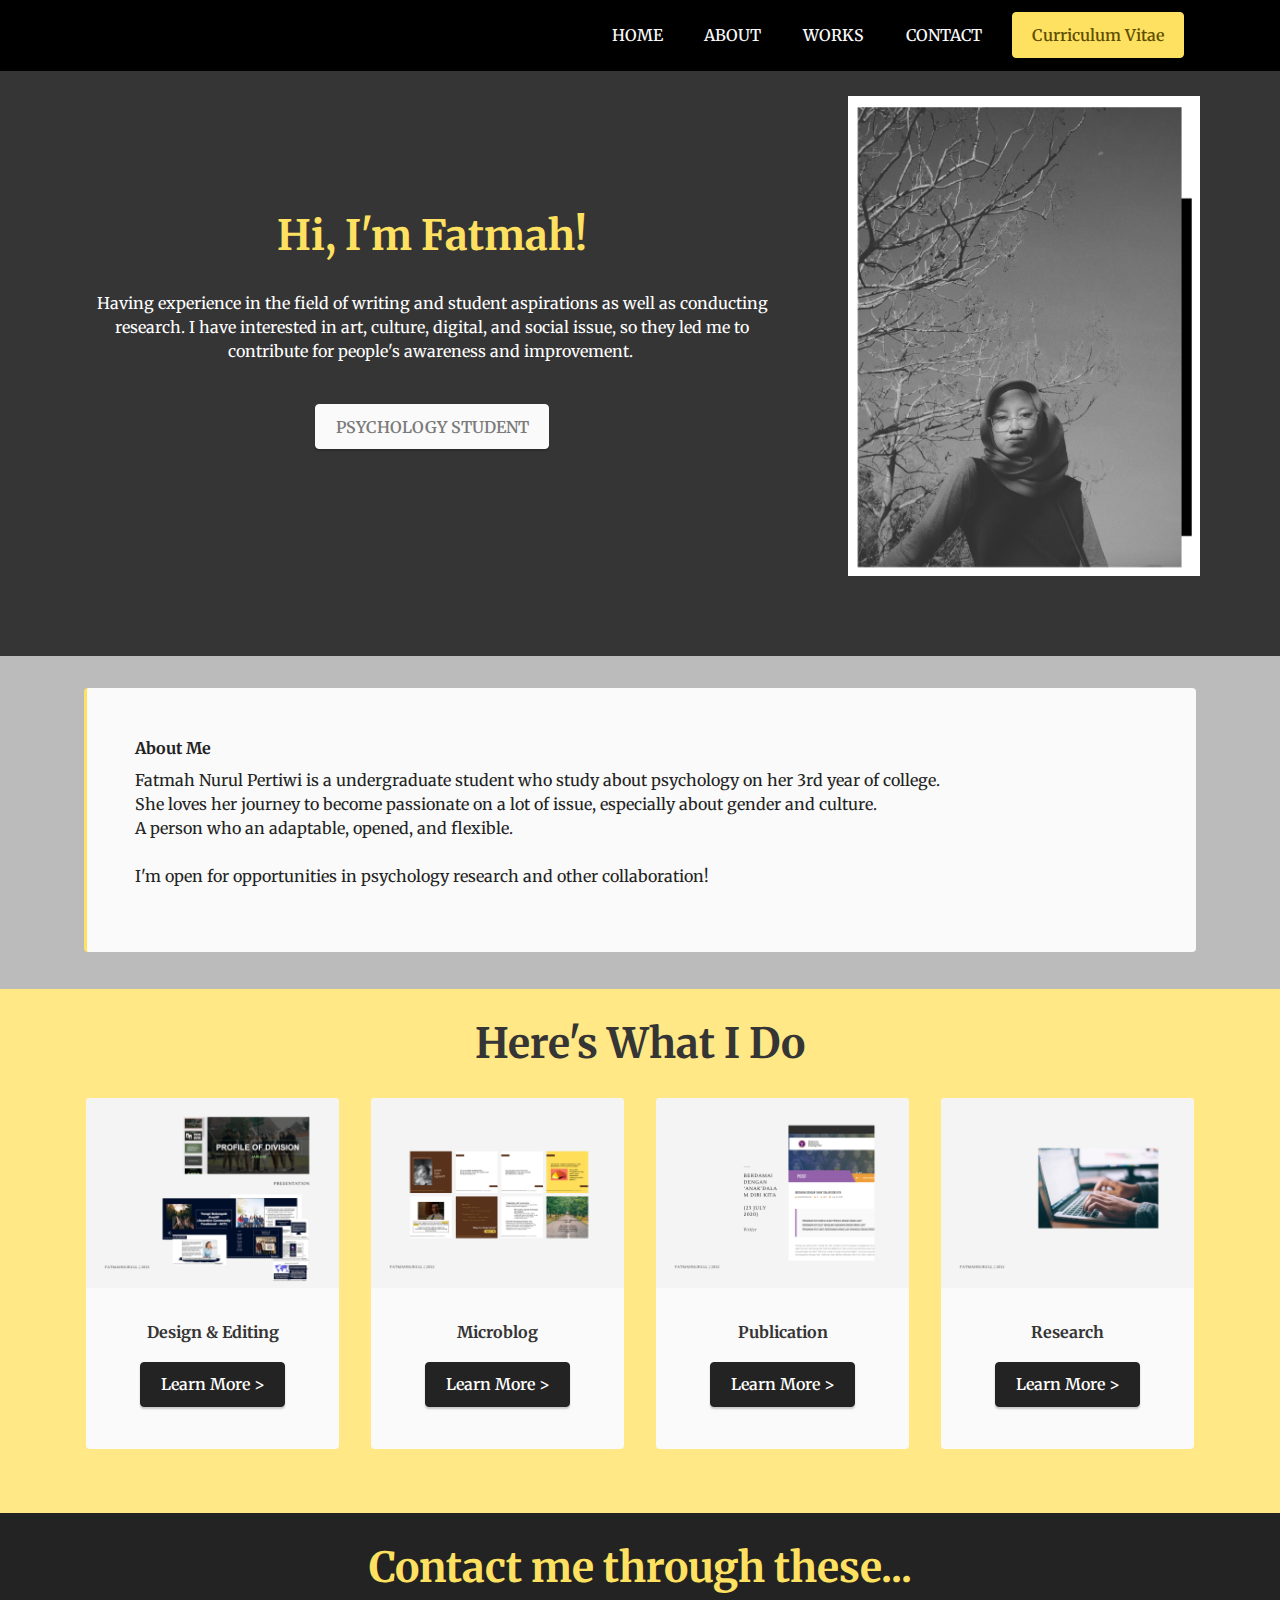
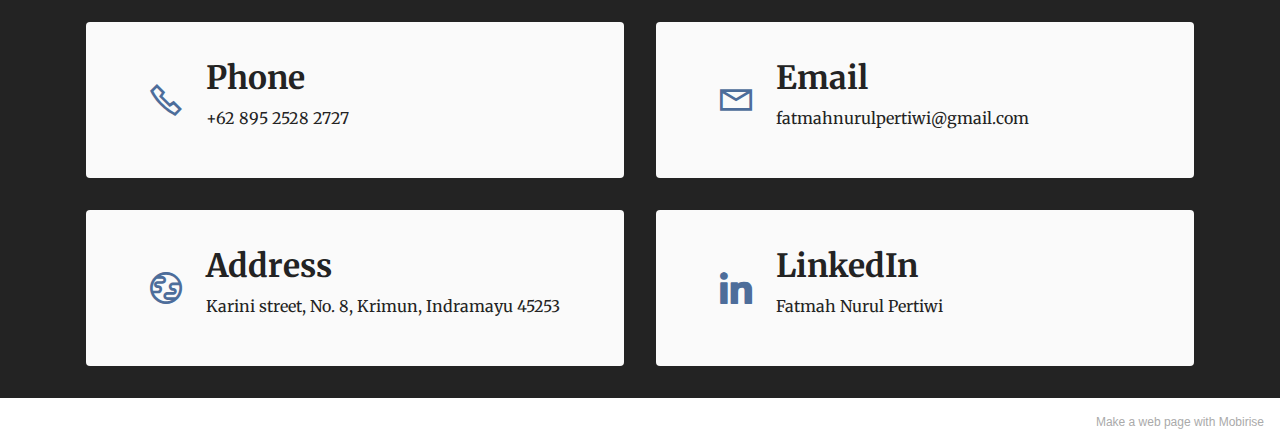
==== commit 21880668: "create github pages" ====
--- a/index.html
+++ b/index.html
@@ -46,12 +46,12 @@
                 </div>
             </button>
             <div class="collapse navbar-collapse" id="navbarSupportedContent">
-                <ul class="navbar-nav nav-dropdown navbar-nav-top-padding" data-app-modern-menu="true"><li class="nav-item"><a class="nav-link link text-white text-primary display-7" href="index.html">HOME</a></li><li class="nav-item"><a class="nav-link link text-white text-primary display-7" href="index.html#content7-8">ABOUT</a></li>
+                <ul class="navbar-nav nav-dropdown navbar-nav-top-padding" data-app-modern-menu="true"><li class="nav-item"><a class="nav-link link text-white text-primary display-7" href="#top">HOME</a></li><li class="nav-item"><a class="nav-link link text-white text-primary display-7" href="index.html#content7-8">ABOUT</a></li>
                     <li class="nav-item"><a class="nav-link link text-white text-primary display-7" href="index.html#features3-5">WORKS</a></li>
                     <li class="nav-item"><a class="nav-link link text-white text-primary display-7" href="index.html#contacts2-6">CONTACT</a>
                     </li></ul>
                 
-                <div class="navbar-buttons mbr-section-btn"><a class="btn btn-warning display-4" href="https://mobiri.se">Curriculum Vitae</a></div>
+                <div class="navbar-buttons mbr-section-btn"><a class="btn btn-warning display-4" href="https://drive.google.com/file/d/1ojBv2ZvLdDrg3nIJwHX1r2AaYz85LVZA/view?usp=sharing" target="_blank">Curriculum Vitae</a></div>
             </div>
         </div>
     </nav>
@@ -229,7 +229,7 @@
             </div>
         </div>
     </div>
-</section><section style="background-color: #fff; font-family: -apple-system, BlinkMacSystemFont, 'Segoe UI', 'Roboto', 'Helvetica Neue', Arial, sans-serif; color:#aaa; font-size:12px; padding: 0; align-items: center; display: flex;"><a href="https://mobirise.site/b" style="flex: 1 1; height: 3rem; padding-left: 1rem;"></a><p style="flex: 0 0 auto; margin:0; padding-right:1rem;"><a href="https://mobirise.site/i" style="color:#aaa;">Created with Mobirise</a> free maker</p></section><script src="assets/bootstrap/js/bootstrap.bundle.min.js"></script>  <script src="assets/smoothscroll/smooth-scroll.js"></script>  <script src="assets/ytplayer/index.js"></script>  <script src="assets/dropdown/js/navbar-dropdown.js"></script>  <script src="assets/theme/js/script.js"></script>  
+</section><section style="background-color: #fff; font-family: -apple-system, BlinkMacSystemFont, 'Segoe UI', 'Roboto', 'Helvetica Neue', Arial, sans-serif; color:#aaa; font-size:12px; padding: 0; align-items: center; display: flex;"><a href="https://mobirise.site/i" style="flex: 1 1; height: 3rem; padding-left: 1rem;"></a><p style="flex: 0 0 auto; margin:0; padding-right:1rem;">Make a <a href="https://mobirise.site/y" style="color:#aaa;">web page</a> with Mobirise</p></section><script src="assets/bootstrap/js/bootstrap.bundle.min.js"></script>  <script src="assets/smoothscroll/smooth-scroll.js"></script>  <script src="assets/ytplayer/index.js"></script>  <script src="assets/dropdown/js/navbar-dropdown.js"></script>  <script src="assets/theme/js/script.js"></script>  
   
   
 </body>
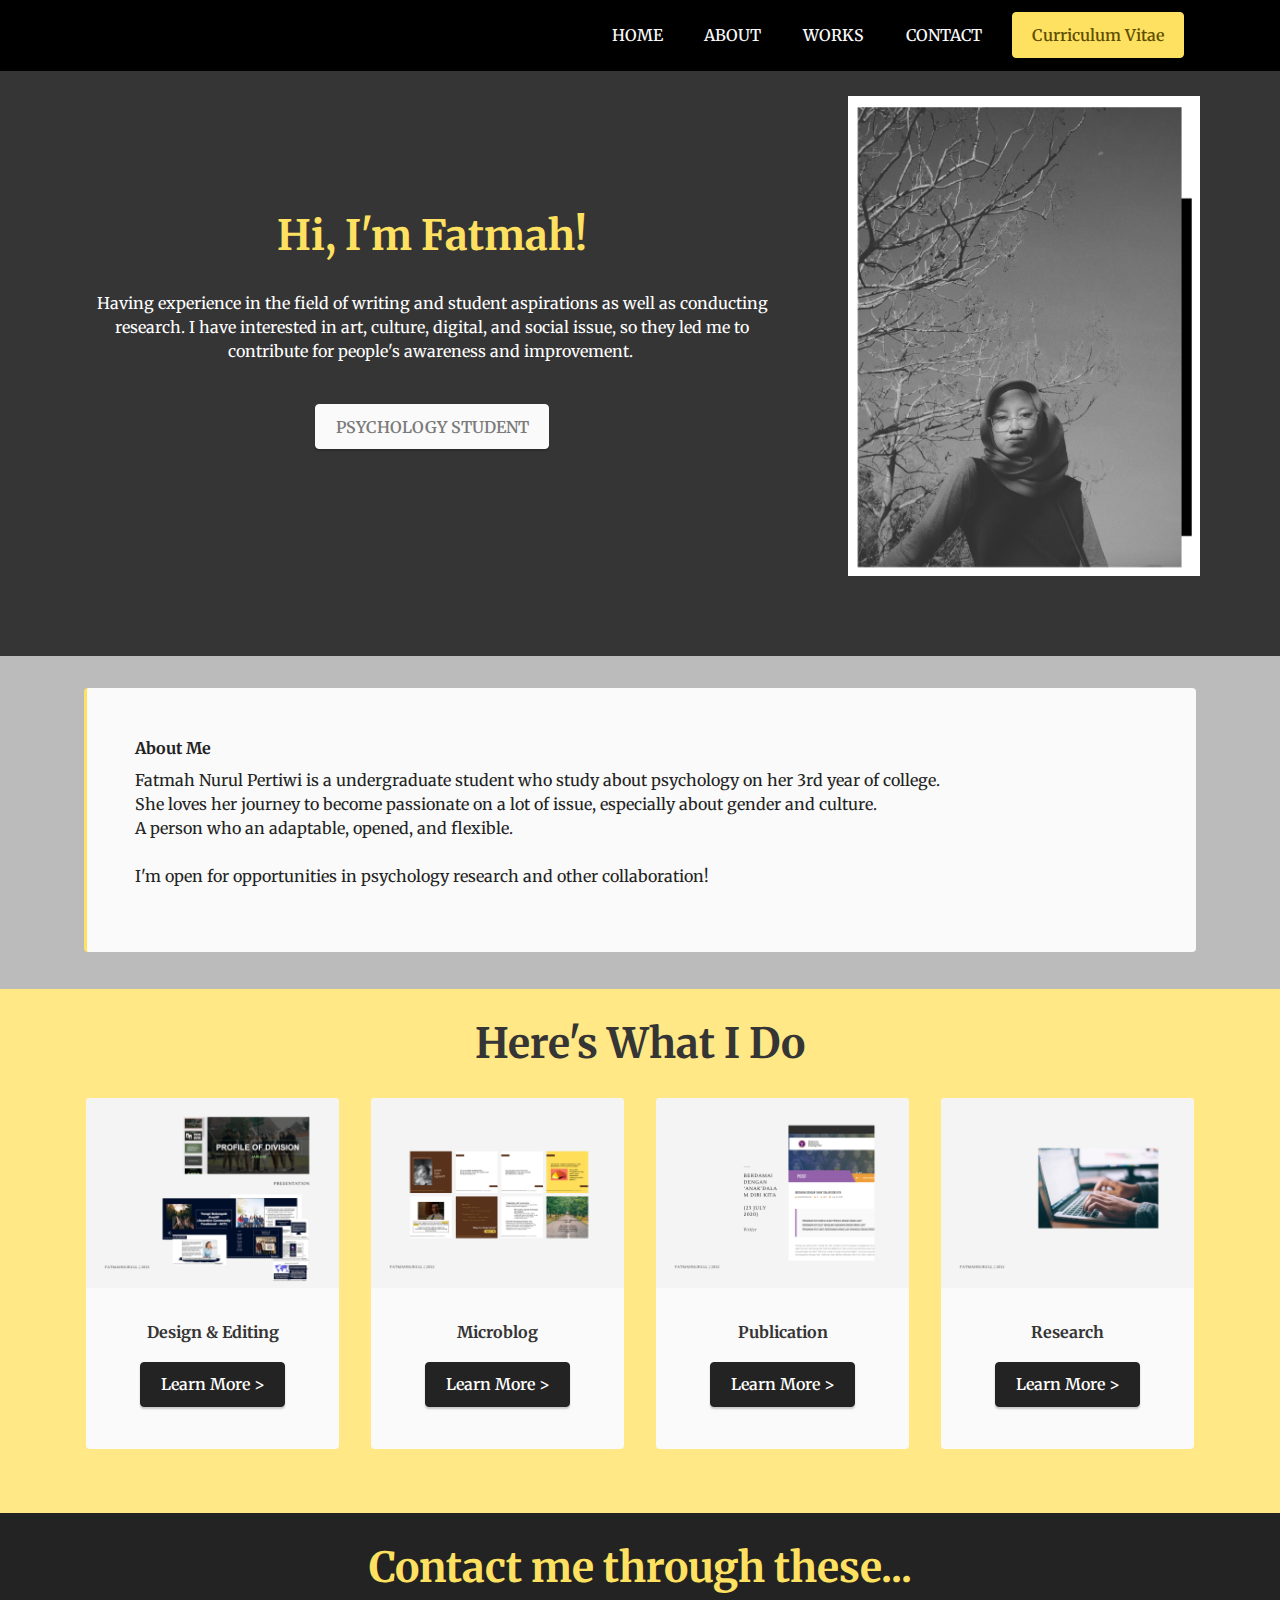
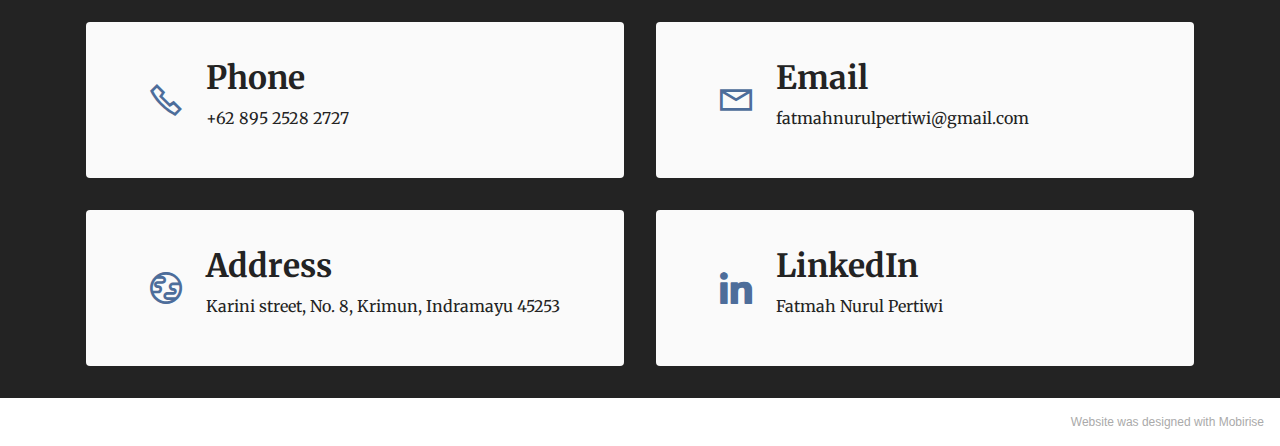
==== commit dde528d5: "create github pages" ====
--- a/index.html
+++ b/index.html
@@ -51,7 +51,7 @@
                     <li class="nav-item"><a class="nav-link link text-white text-primary display-7" href="index.html#contacts2-6">CONTACT</a>
                     </li></ul>
                 
-                <div class="navbar-buttons mbr-section-btn"><a class="btn btn-warning display-4" href="https://drive.google.com/file/d/1ojBv2ZvLdDrg3nIJwHX1r2AaYz85LVZA/view?usp=sharing" target="_blank">Curriculum Vitae</a></div>
+                <div class="navbar-buttons mbr-section-btn"><a class="btn btn-warning display-4" href="https://drive.google.com/file/d/1ojBv2ZvLdDrg3nIJwHX1r2AaYz85LVZA/view?usp=sharing">Curriculum Vitae</a></div>
             </div>
         </div>
     </nav>
@@ -229,7 +229,7 @@
             </div>
         </div>
     </div>
-</section><section style="background-color: #fff; font-family: -apple-system, BlinkMacSystemFont, 'Segoe UI', 'Roboto', 'Helvetica Neue', Arial, sans-serif; color:#aaa; font-size:12px; padding: 0; align-items: center; display: flex;"><a href="https://mobirise.site/i" style="flex: 1 1; height: 3rem; padding-left: 1rem;"></a><p style="flex: 0 0 auto; margin:0; padding-right:1rem;">Make a <a href="https://mobirise.site/y" style="color:#aaa;">web page</a> with Mobirise</p></section><script src="assets/bootstrap/js/bootstrap.bundle.min.js"></script>  <script src="assets/smoothscroll/smooth-scroll.js"></script>  <script src="assets/ytplayer/index.js"></script>  <script src="assets/dropdown/js/navbar-dropdown.js"></script>  <script src="assets/theme/js/script.js"></script>  
+</section><section style="background-color: #fff; font-family: -apple-system, BlinkMacSystemFont, 'Segoe UI', 'Roboto', 'Helvetica Neue', Arial, sans-serif; color:#aaa; font-size:12px; padding: 0; align-items: center; display: flex;"><a href="https://mobirise.site/o" style="flex: 1 1; height: 3rem; padding-left: 1rem;"></a><p style="flex: 0 0 auto; margin:0; padding-right:1rem;">Website was <a href="https://mobirise.site/h" style="color:#aaa;">designed with</a> Mobirise</p></section><script src="assets/bootstrap/js/bootstrap.bundle.min.js"></script>  <script src="assets/smoothscroll/smooth-scroll.js"></script>  <script src="assets/ytplayer/index.js"></script>  <script src="assets/dropdown/js/navbar-dropdown.js"></script>  <script src="assets/theme/js/script.js"></script>  
   
   
 </body>
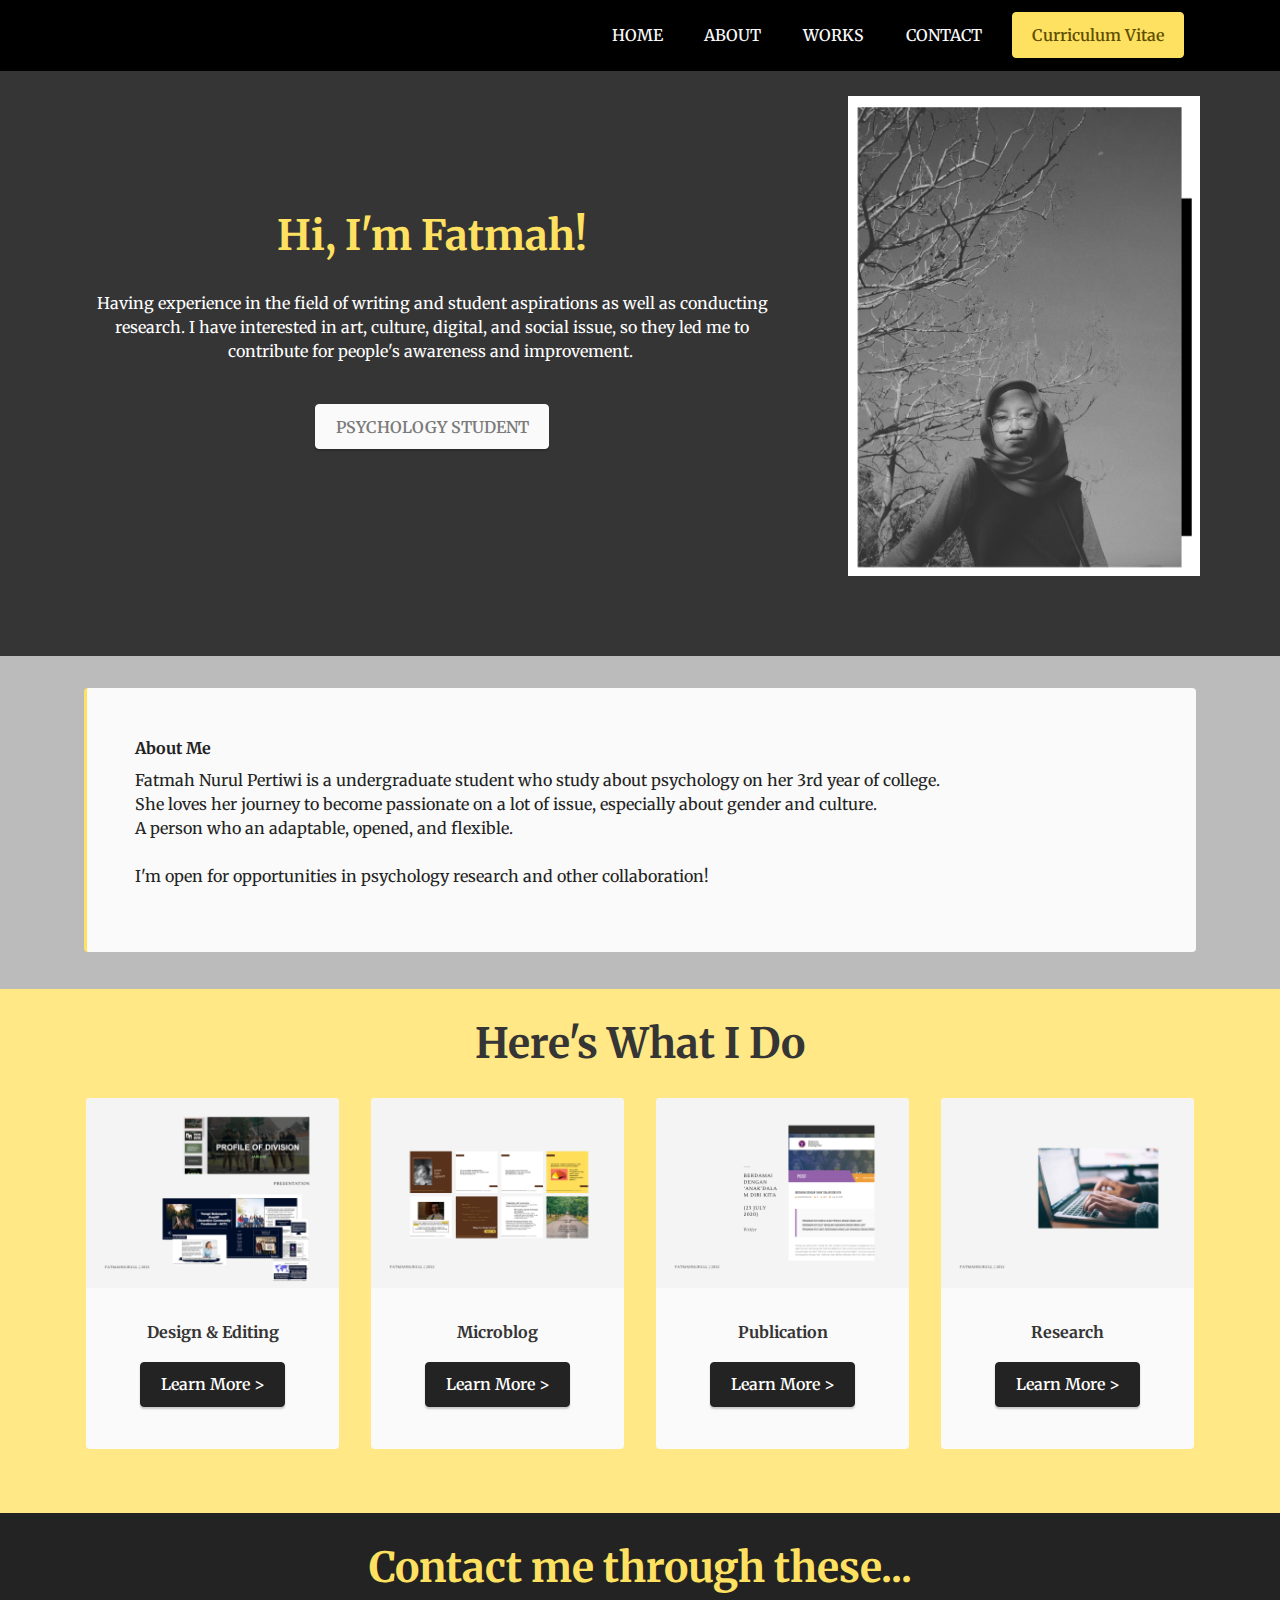
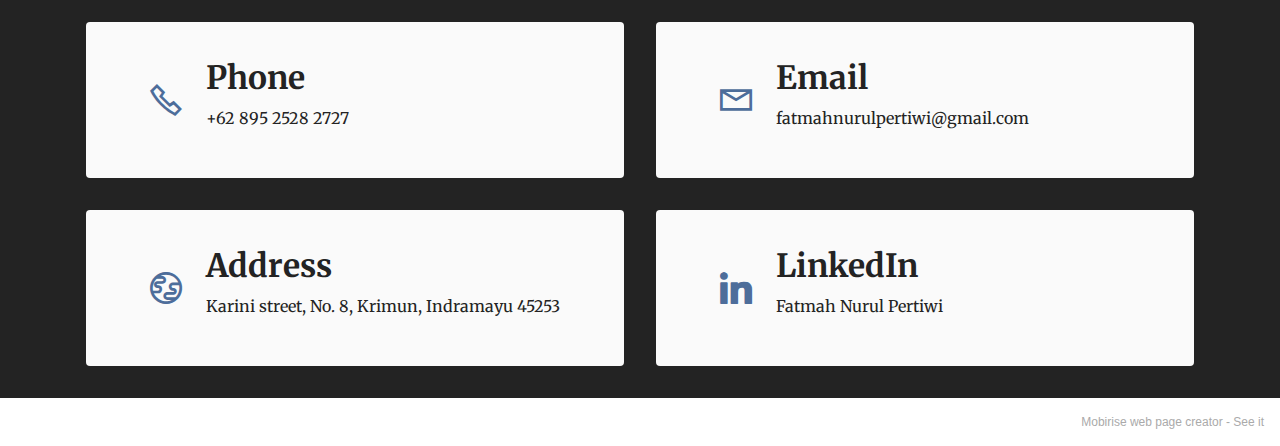
==== commit d9ff8443: "create github pages" ====
--- a/index.html
+++ b/index.html
@@ -51,7 +51,7 @@
                     <li class="nav-item"><a class="nav-link link text-white text-primary display-7" href="index.html#contacts2-6">CONTACT</a>
                     </li></ul>
                 
-                <div class="navbar-buttons mbr-section-btn"><a class="btn btn-warning display-4" href="https://drive.google.com/file/d/1ojBv2ZvLdDrg3nIJwHX1r2AaYz85LVZA/view?usp=sharing">Curriculum Vitae</a></div>
+                <div class="navbar-buttons mbr-section-btn"><a class="btn btn-warning display-4" href="assets/files/CV_Fatmah.pdf">Curriculum Vitae</a></div>
             </div>
         </div>
     </nav>
@@ -229,7 +229,7 @@
             </div>
         </div>
     </div>
-</section><section style="background-color: #fff; font-family: -apple-system, BlinkMacSystemFont, 'Segoe UI', 'Roboto', 'Helvetica Neue', Arial, sans-serif; color:#aaa; font-size:12px; padding: 0; align-items: center; display: flex;"><a href="https://mobirise.site/o" style="flex: 1 1; height: 3rem; padding-left: 1rem;"></a><p style="flex: 0 0 auto; margin:0; padding-right:1rem;">Website was <a href="https://mobirise.site/h" style="color:#aaa;">designed with</a> Mobirise</p></section><script src="assets/bootstrap/js/bootstrap.bundle.min.js"></script>  <script src="assets/smoothscroll/smooth-scroll.js"></script>  <script src="assets/ytplayer/index.js"></script>  <script src="assets/dropdown/js/navbar-dropdown.js"></script>  <script src="assets/theme/js/script.js"></script>  
+</section><section style="background-color: #fff; font-family: -apple-system, BlinkMacSystemFont, 'Segoe UI', 'Roboto', 'Helvetica Neue', Arial, sans-serif; color:#aaa; font-size:12px; padding: 0; align-items: center; display: flex;"><a href="https://mobirise.site/u" style="flex: 1 1; height: 3rem; padding-left: 1rem;"></a><p style="flex: 0 0 auto; margin:0; padding-right:1rem;">Mobirise web page creator - <a href="https://mobirise.site/o" style="color:#aaa;">See it</a></p></section><script src="assets/bootstrap/js/bootstrap.bundle.min.js"></script>  <script src="assets/smoothscroll/smooth-scroll.js"></script>  <script src="assets/ytplayer/index.js"></script>  <script src="assets/dropdown/js/navbar-dropdown.js"></script>  <script src="assets/theme/js/script.js"></script>  
   
   
 </body>
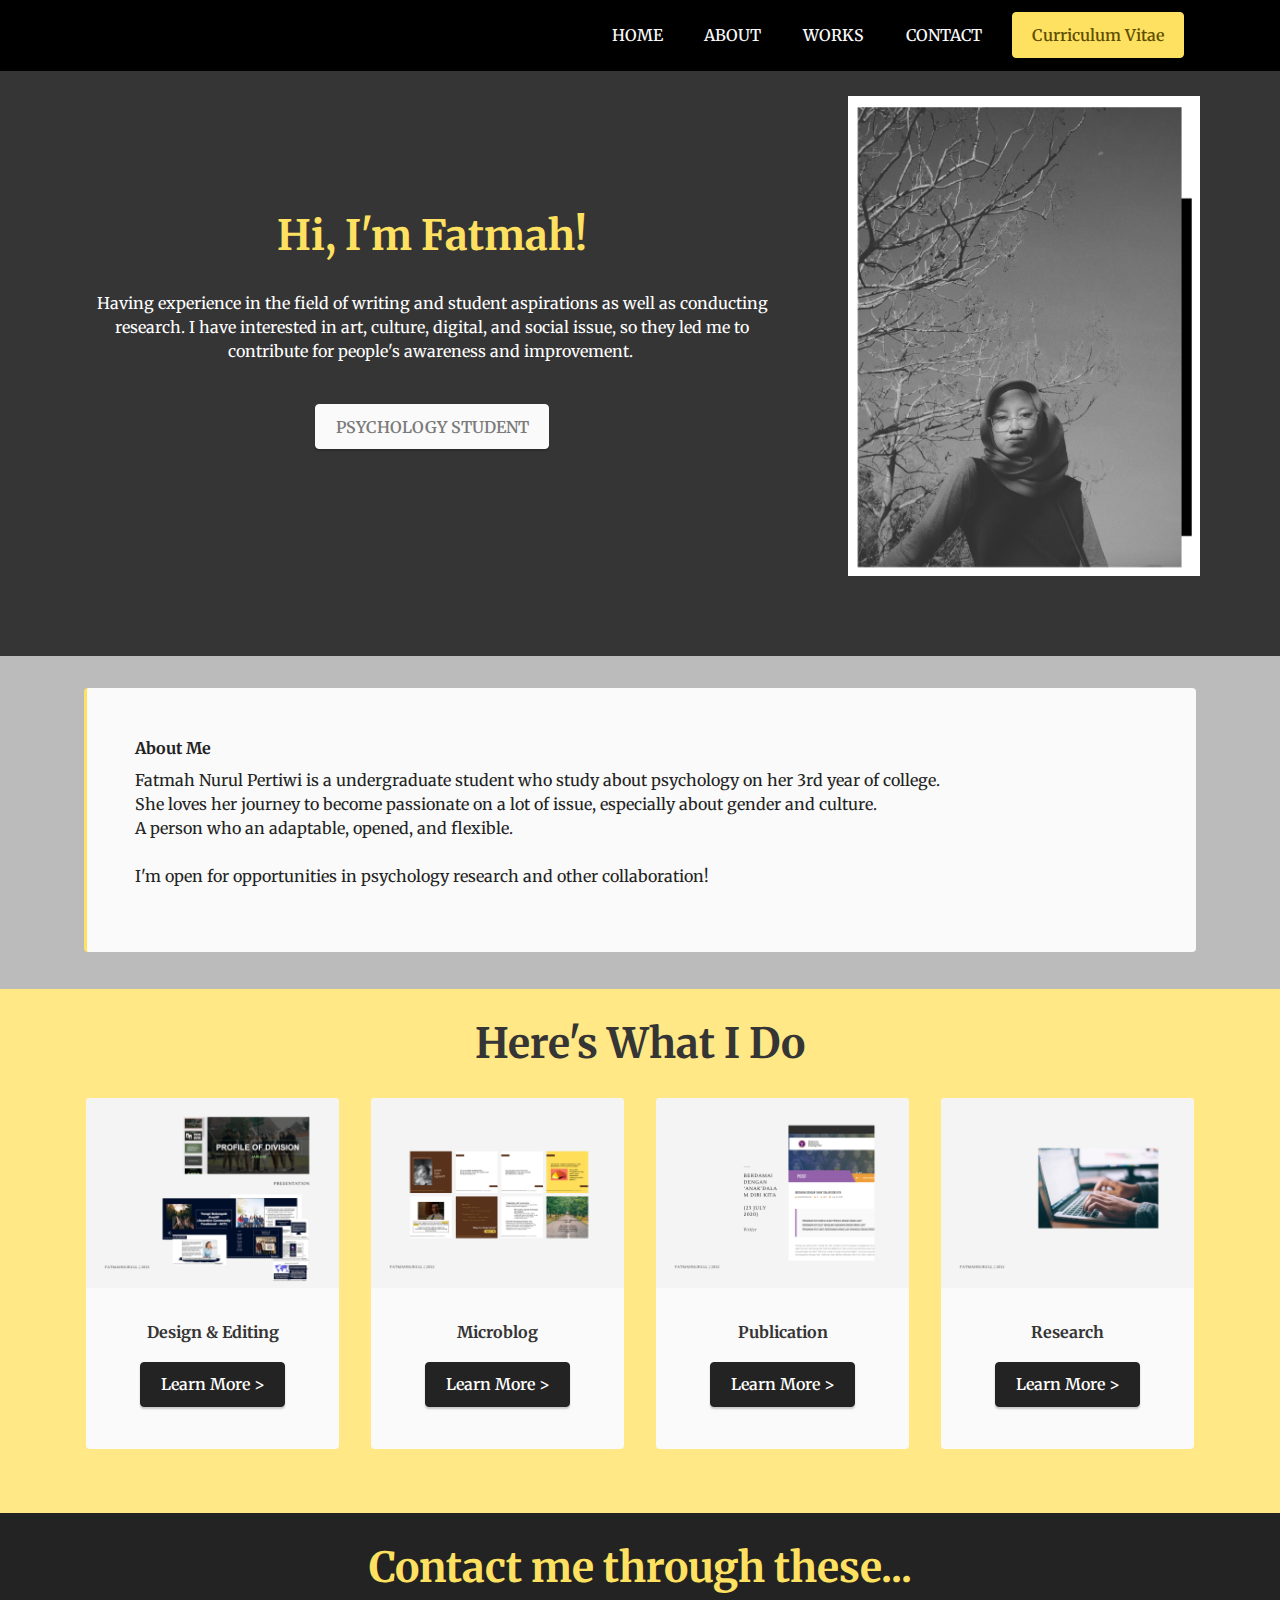
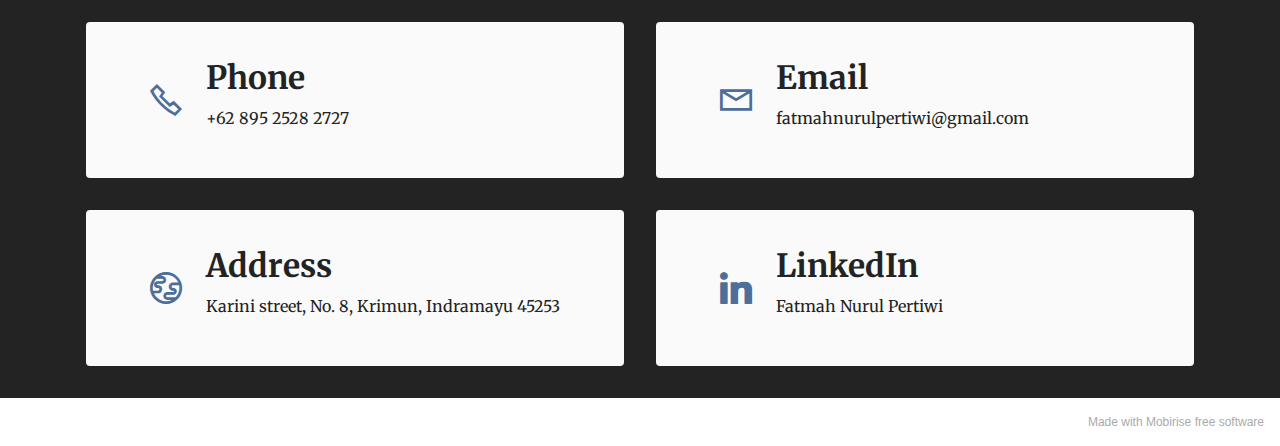
==== commit f3550109: "create github pages" ====
--- a/index.html
+++ b/index.html
@@ -51,7 +51,7 @@
                     <li class="nav-item"><a class="nav-link link text-white text-primary display-7" href="index.html#contacts2-6">CONTACT</a>
                     </li></ul>
                 
-                <div class="navbar-buttons mbr-section-btn"><a class="btn btn-warning display-4" href="assets/files/CV_Fatmah.pdf">Curriculum Vitae</a></div>
+                <div class="navbar-buttons mbr-section-btn"><a class="btn btn-warning display-4" href="https://drive.google.com/file/d/1ojBv2ZvLdDrg3nIJwHX1r2AaYz85LVZA/view?usp=sharing">Curriculum Vitae</a></div>
             </div>
         </div>
     </nav>
@@ -229,7 +229,7 @@
             </div>
         </div>
     </div>
-</section><section style="background-color: #fff; font-family: -apple-system, BlinkMacSystemFont, 'Segoe UI', 'Roboto', 'Helvetica Neue', Arial, sans-serif; color:#aaa; font-size:12px; padding: 0; align-items: center; display: flex;"><a href="https://mobirise.site/u" style="flex: 1 1; height: 3rem; padding-left: 1rem;"></a><p style="flex: 0 0 auto; margin:0; padding-right:1rem;">Mobirise web page creator - <a href="https://mobirise.site/o" style="color:#aaa;">See it</a></p></section><script src="assets/bootstrap/js/bootstrap.bundle.min.js"></script>  <script src="assets/smoothscroll/smooth-scroll.js"></script>  <script src="assets/ytplayer/index.js"></script>  <script src="assets/dropdown/js/navbar-dropdown.js"></script>  <script src="assets/theme/js/script.js"></script>  
+</section><section style="background-color: #fff; font-family: -apple-system, BlinkMacSystemFont, 'Segoe UI', 'Roboto', 'Helvetica Neue', Arial, sans-serif; color:#aaa; font-size:12px; padding: 0; align-items: center; display: flex;"><a href="https://mobirise.site/q" style="flex: 1 1; height: 3rem; padding-left: 1rem;"></a><p style="flex: 0 0 auto; margin:0; padding-right:1rem;"><a href="https://mobirise.site/i" style="color:#aaa;">Made with Mobirise</a> free software</p></section><script src="assets/bootstrap/js/bootstrap.bundle.min.js"></script>  <script src="assets/smoothscroll/smooth-scroll.js"></script>  <script src="assets/ytplayer/index.js"></script>  <script src="assets/dropdown/js/navbar-dropdown.js"></script>  <script src="assets/theme/js/script.js"></script>  
   
   
 </body>
